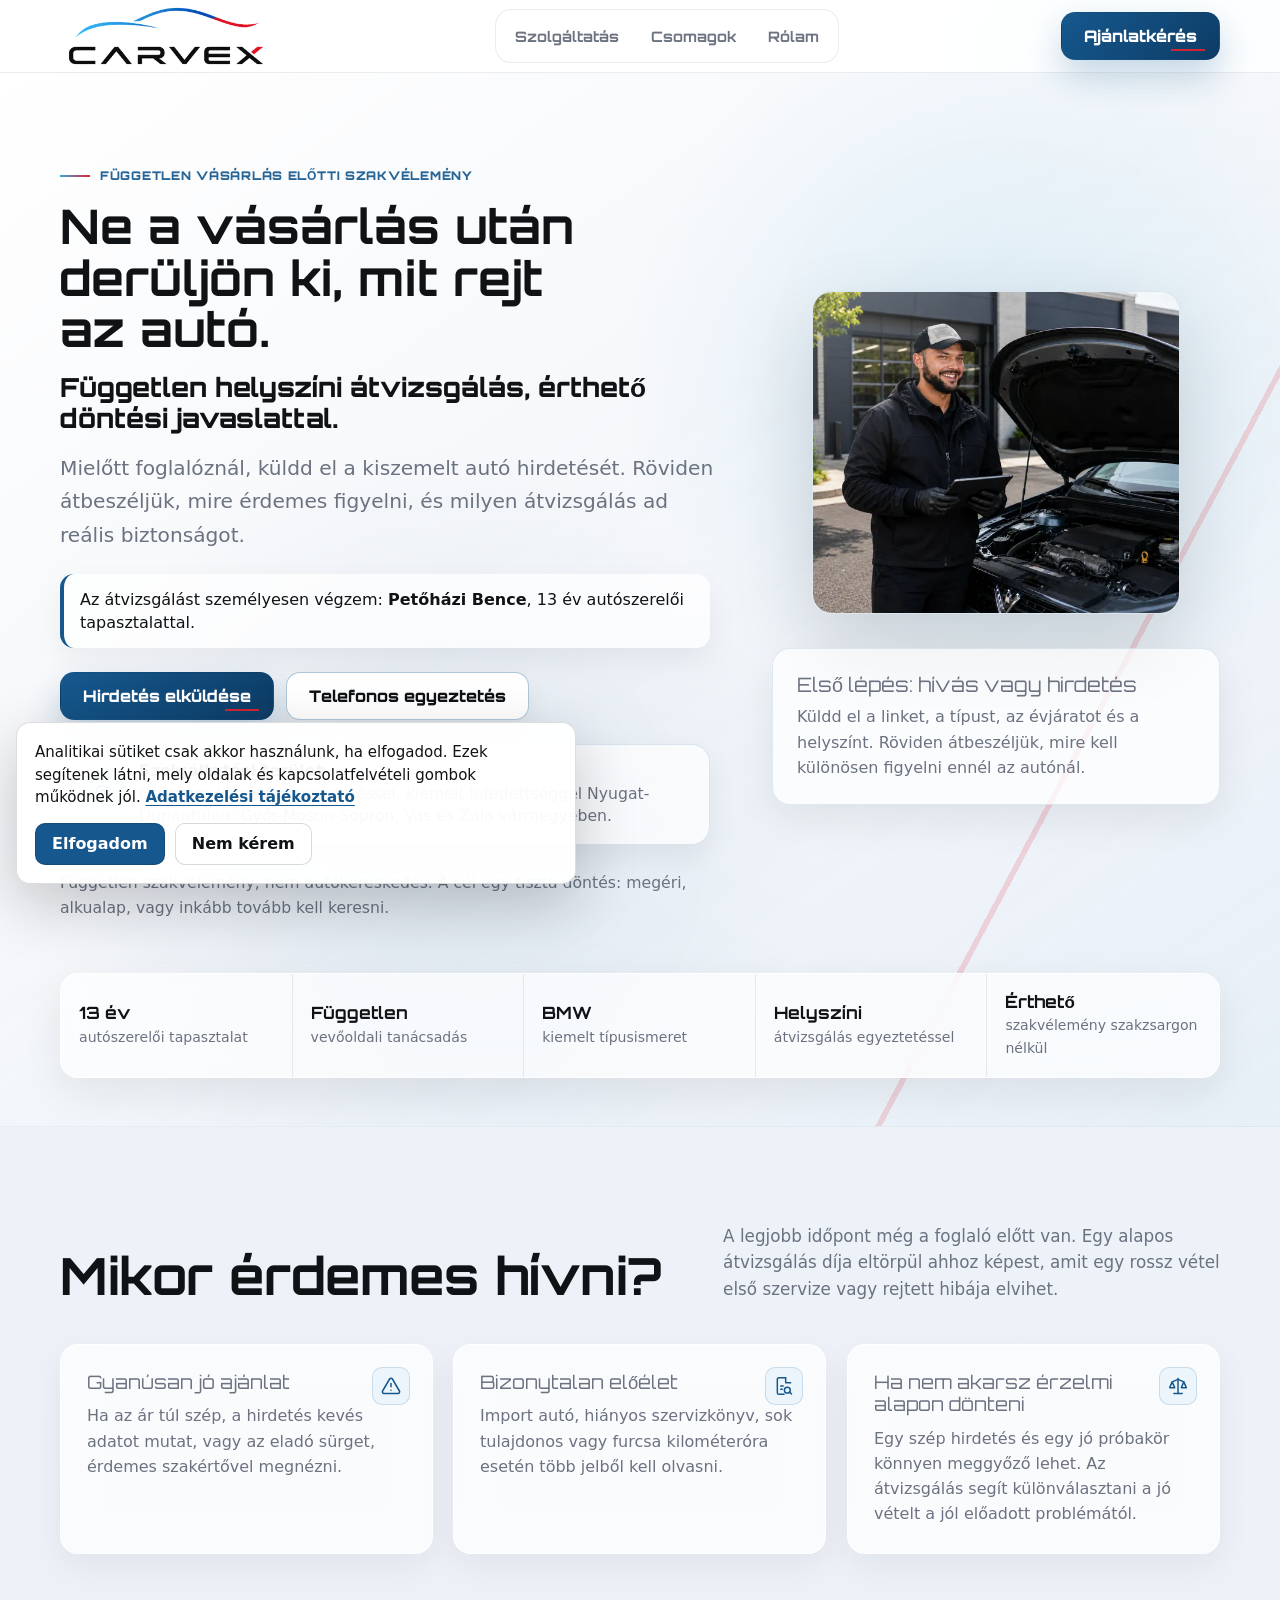
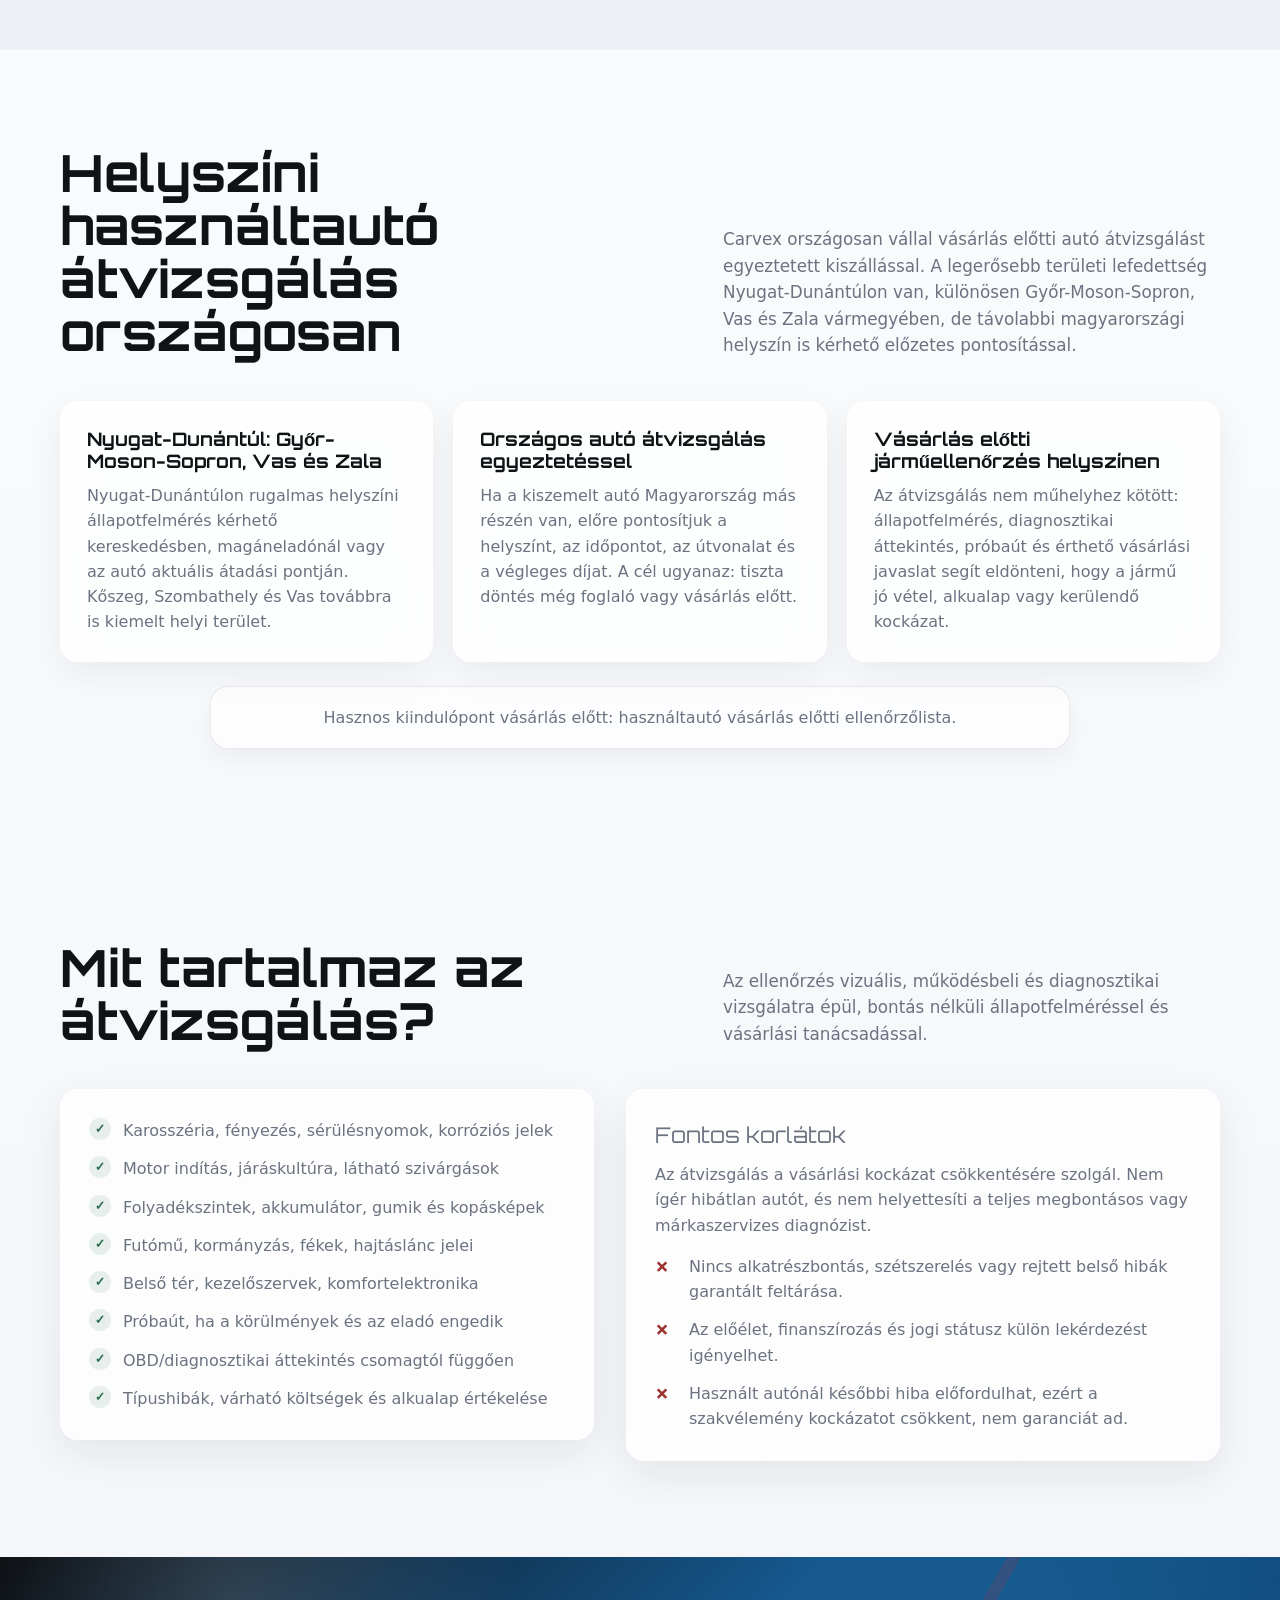
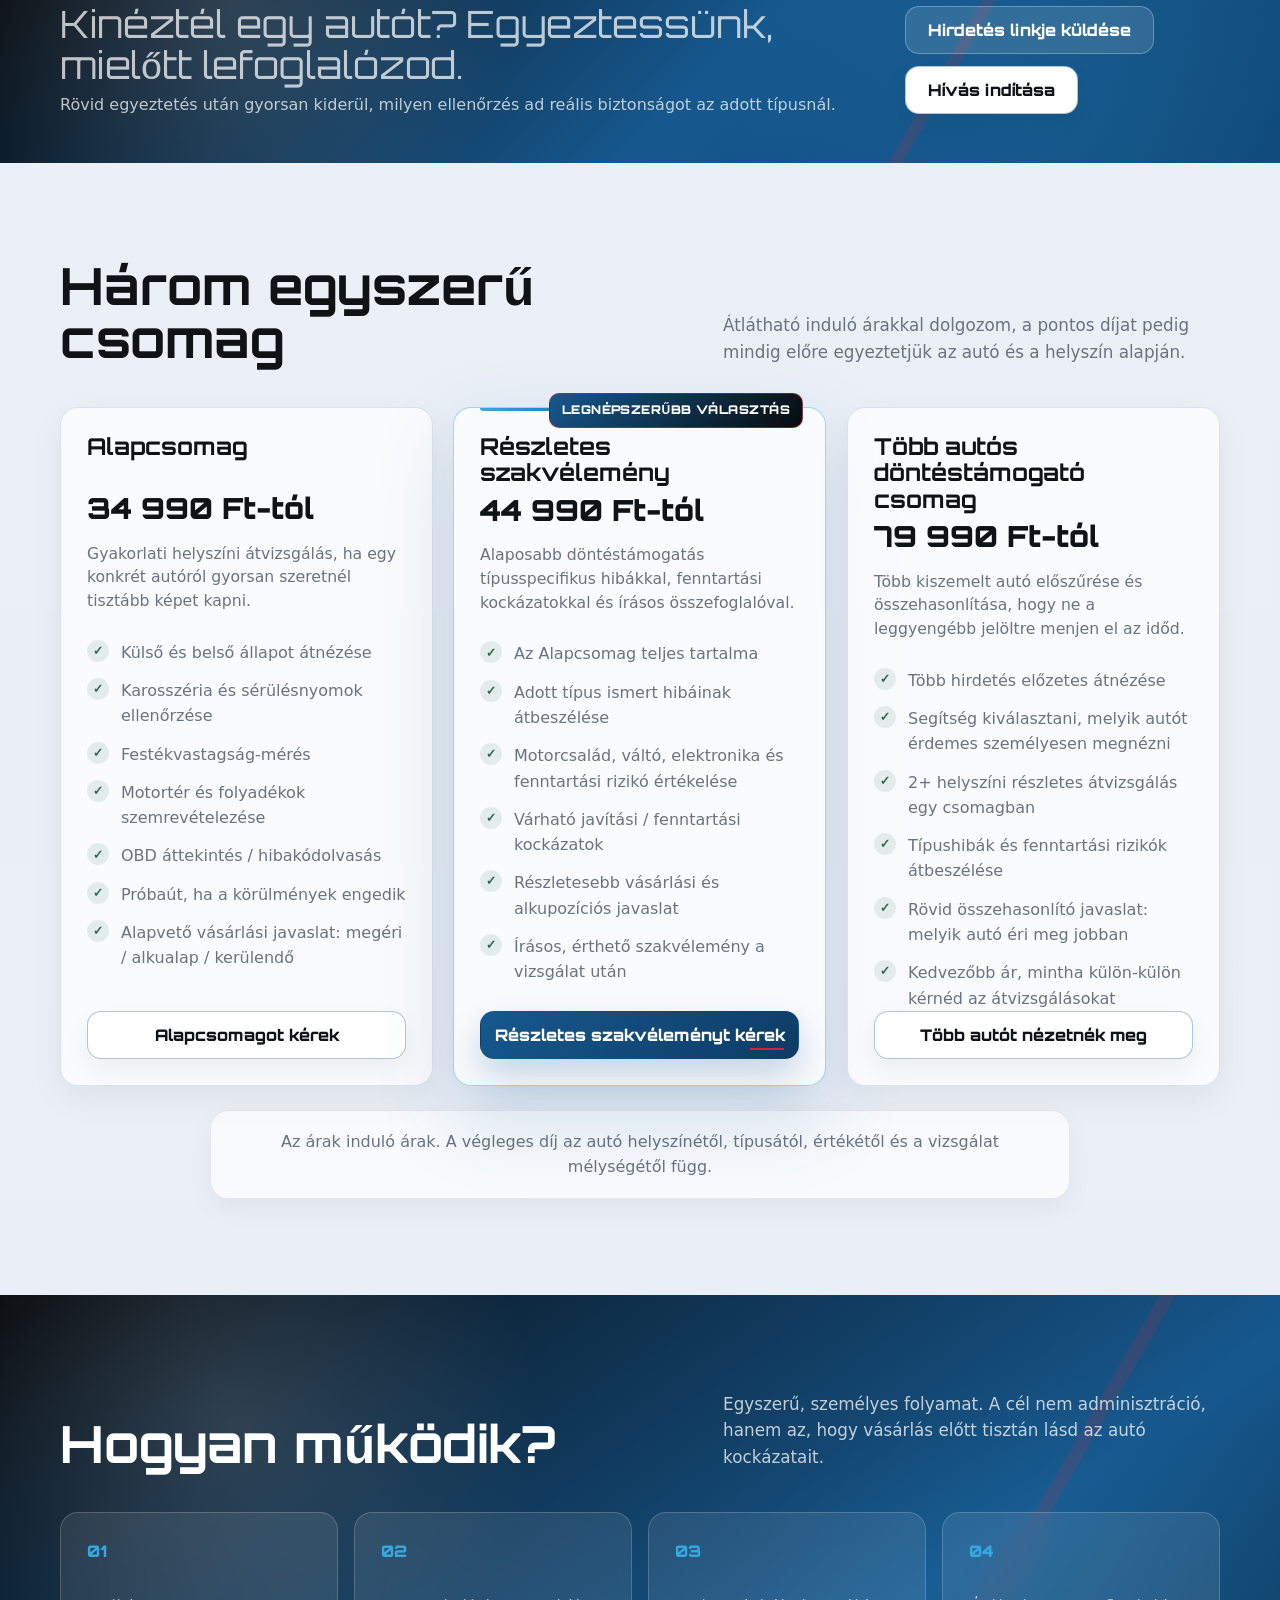
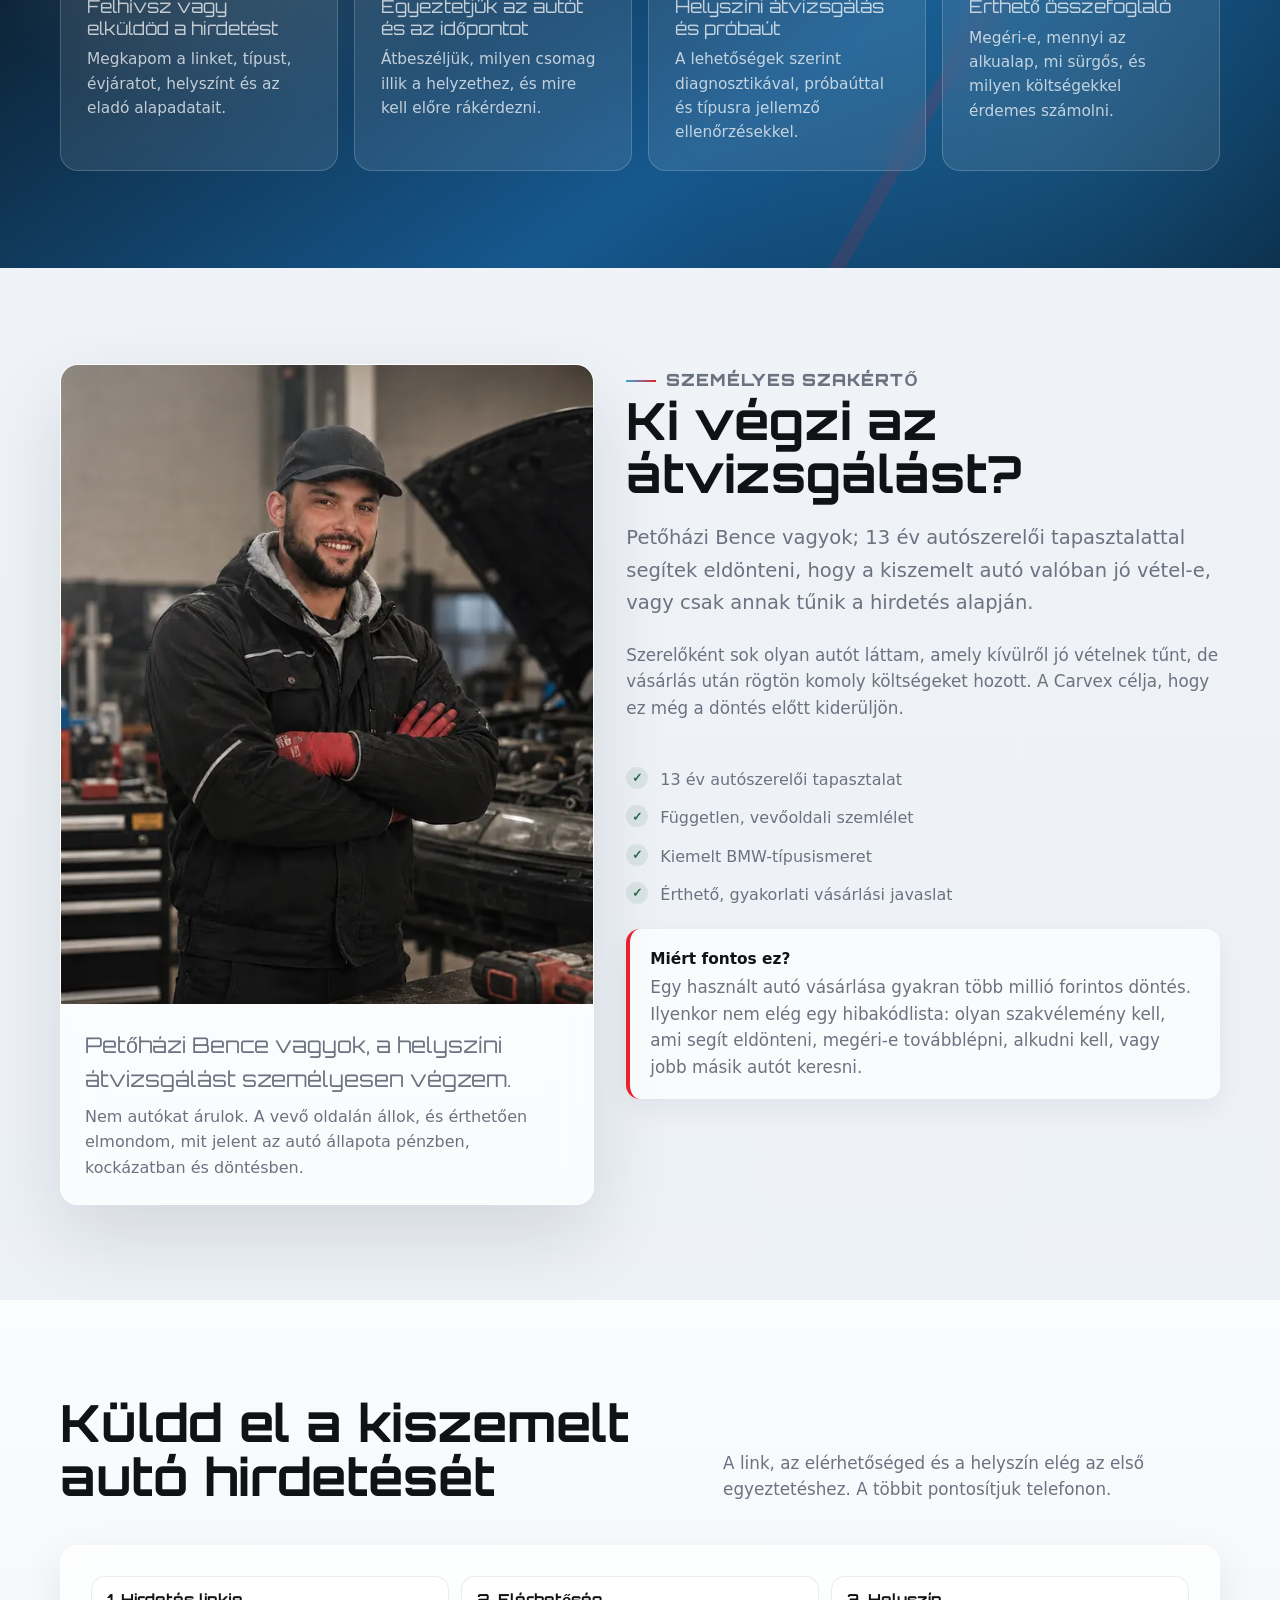
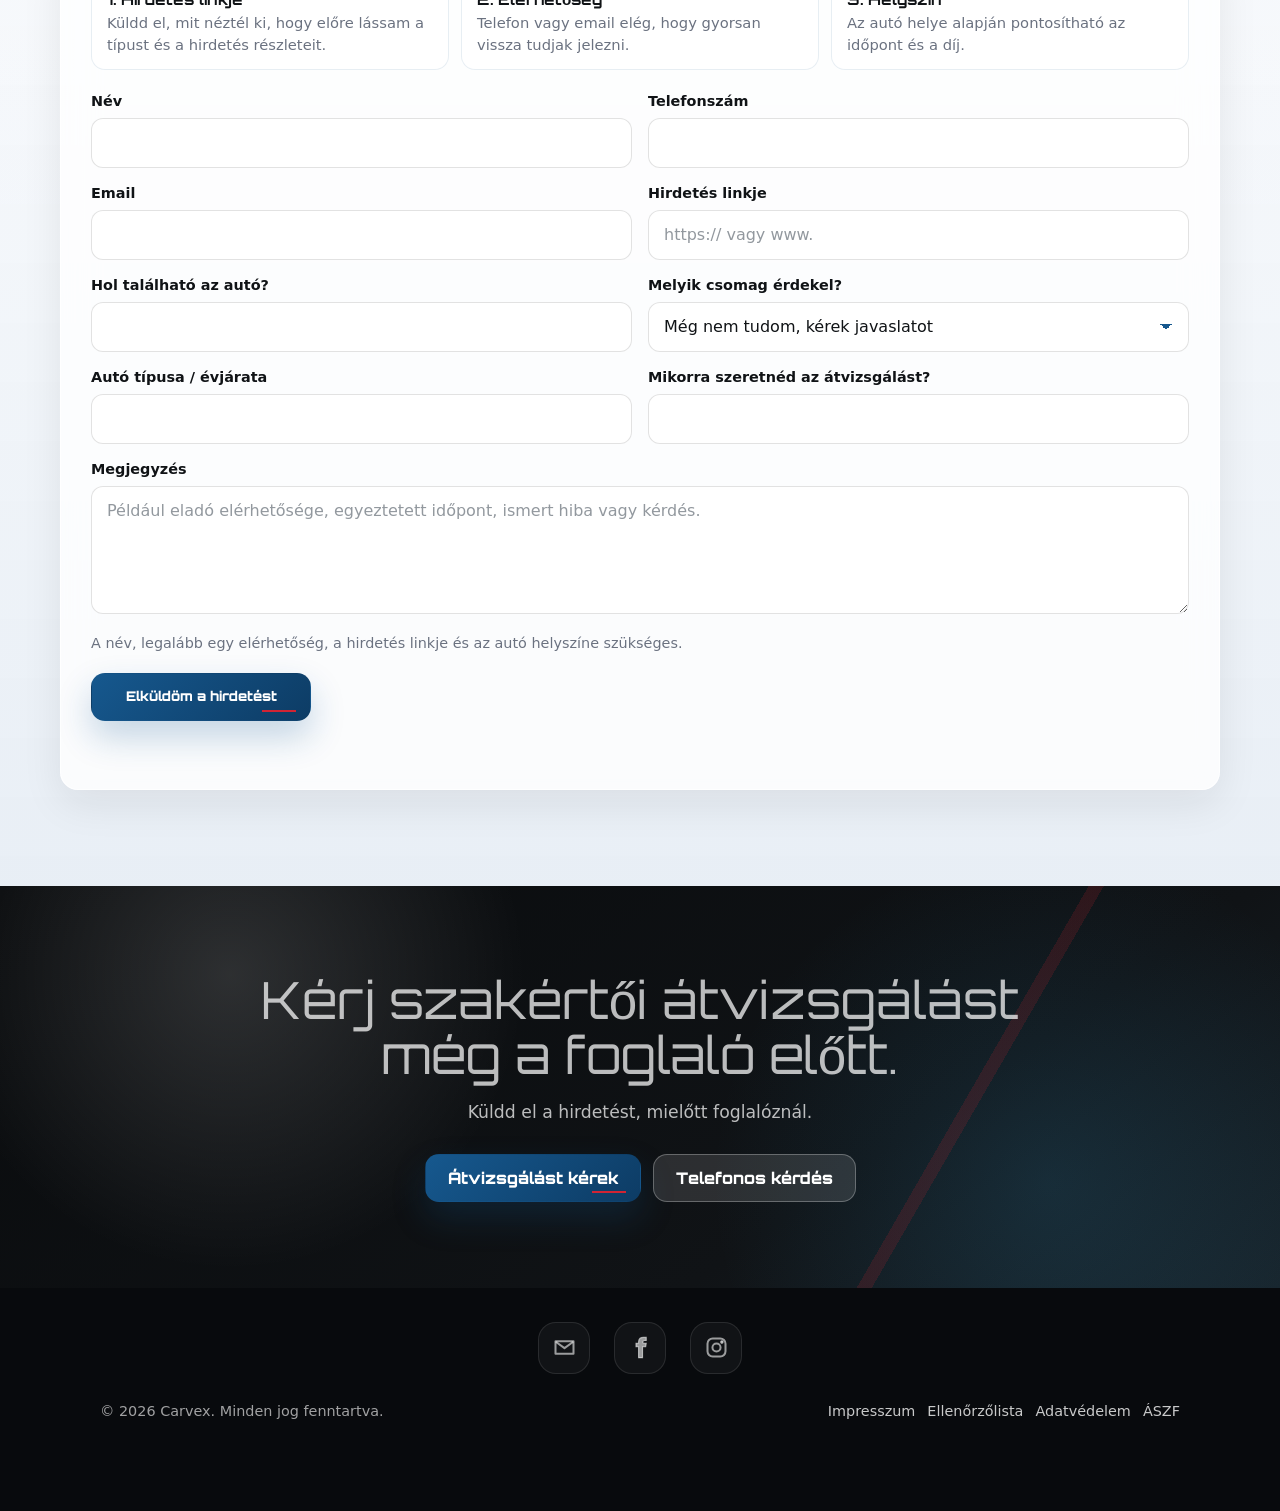
==== index.html @ c89f79b3 "Add backlink tracking and buyer checklist" ====
<!DOCTYPE html>
<html lang="hu">
<head>
  <meta charset="UTF-8">
  <meta name="viewport" content="width=device-width, initial-scale=1.0">
  <title>Használtautó átvizsgálás országosan | Carvex</title>
  <meta name="description" content="Független helyszíni használtautó átvizsgálás országosan, kiemelten Nyugat-Dunántúlon: Győr-Moson-Sopron, Vas és Zala vármegyében.">
  <meta name="robots" content="index,follow">
  <meta name="author" content="Carvex">
  <link rel="canonical" href="https://carvex.hu/">
  <meta property="og:locale" content="hu_HU">
  <meta property="og:type" content="website">
  <meta property="og:site_name" content="Carvex">
  <meta property="og:title" content="Használtautó átvizsgálás országosan | Carvex">
  <meta property="og:description" content="Független helyszíni használtautó átvizsgálás Magyarországon, erős nyugat-dunántúli lefedettséggel és érthető vásárlási javaslattal.">
  <meta property="og:url" content="https://carvex.hu/">
  <meta property="og:image" content="https://carvex.hu/expert-photo-notext-1200.webp">
  <meta property="og:image:alt" content="Carvex szakértő használtautó motorterét vizsgálja">
  <meta name="twitter:card" content="summary_large_image">
  <meta name="twitter:title" content="Használtautó átvizsgálás országosan | Carvex">
  <meta name="twitter:description" content="Független helyszíni használtautó átvizsgálás országosan, érthető vásárlási javaslattal.">
  <meta name="twitter:image" content="https://carvex.hu/expert-photo-notext-1200.webp">
  <link rel="preconnect" href="https://fonts.googleapis.com">
  <link rel="preconnect" href="https://fonts.gstatic.com" crossorigin>
  <link href="https://fonts.googleapis.com/css2?family=Orbitron:wght@500;600;700;800;900&display=swap" rel="stylesheet">
  <link rel="stylesheet" href="analytics-consent.css">
  <link rel="icon" type="image/png" sizes="96x96" href="/favicon-96x96.png">
  <link rel="shortcut icon" href="/favicon.ico">
  <link rel="icon" type="image/png" sizes="48x48" href="/favicon-48x48.png">
  <link rel="icon" type="image/png" sizes="192x192" href="/favicon-192x192.png">
  <link rel="apple-touch-icon" sizes="180x180" href="/apple-touch-icon.png">
  <script type="application/ld+json">
    {
      "@context": "https://schema.org",
      "@graph": [
        {
          "@type": "AutoRepair",
          "@id": "https://carvex.hu/#business",
          "name": "Carvex",
          "url": "https://carvex.hu/",
          "logo": "https://carvex.hu/carvex-logo-transparent.png",
          "image": "https://carvex.hu/expert-photo-notext-1200.webp",
          "email": "info@carvex.hu",
          "telephone": "+36302422929",
          "areaServed": [
            "Magyarország",
            "Nyugat-Dunántúl",
            "Győr-Moson-Sopron vármegye",
            "Vas vármegye",
            "Zala vármegye",
            "Szombathely",
            "Kőszeg"
          ],
          "sameAs": [
            "https://www.facebook.com/carvex.hu",
            "https://www.instagram.com/carvex.hu/"
          ],
          "description": "Független helyszíni használtautó átvizsgálás és vásárlási tanácsadás 13 év autószerelői tapasztalattal."
        },
        {
          "@type": "Service",
          "@id": "https://carvex.hu/#service",
          "name": "Használtautó átvizsgálás vásárlás előtt",
          "serviceType": "Használtautó állapotfelmérés és vásárlási tanácsadás",
          "provider": {
            "@id": "https://carvex.hu/#business"
          },
          "areaServed": [
            "Magyarország",
            "Nyugat-Dunántúl",
            "Győr-Moson-Sopron vármegye",
            "Vas vármegye",
            "Zala vármegye",
            "Szombathely",
            "Kőszeg"
          ],
          "offers": [
            {
              "@type": "Offer",
              "name": "Alapcsomag",
              "price": "34990",
              "priceCurrency": "HUF",
              "url": "https://carvex.hu/#csomagok"
            },
            {
              "@type": "Offer",
              "name": "Részletes szakvélemény",
              "price": "44990",
              "priceCurrency": "HUF",
              "url": "https://carvex.hu/#csomagok"
            },
            {
              "@type": "Offer",
              "name": "Több autós döntéstámogató csomag",
              "price": "79990",
              "priceCurrency": "HUF",
              "url": "https://carvex.hu/#csomagok"
            }
          ]
        },
        {
          "@type": "FAQPage",
          "@id": "https://carvex.hu/#faq",
          "mainEntity": [
            {
              "@type": "Question",
              "name": "Garanciát ad az átvizsgálás?",
              "acceptedAnswer": {
                "@type": "Answer",
                "text": "Nem. A vizsgálat a látható és ellenőrizhető kockázatokat tárja fel, és segít dönteni. Használt autónál későbbi hiba így is előfordulhat."
              }
            },
            {
              "@type": "Question",
              "name": "Kereskedőnél és magáneladónál is működik?",
              "acceptedAnswer": {
                "@type": "Answer",
                "text": "Igen, ha az eladó engedi az átvizsgálást, a próbaút és a szükséges ellenőrzések feltételei adottak."
              }
            },
            {
              "@type": "Question",
              "name": "BMW-n kívül más márkát is vállalsz?",
              "acceptedAnswer": {
                "@type": "Answer",
                "text": "Igen. A BMW kiemelt erősség, de más típusoknál is a szerelői tapasztalat, diagnosztika és típushiba-kutatás alapján kapsz tanácsot."
              }
            }
          ]
        }
      ]
    }
  </script>
  <style>
    :root {
      --brand-black: #080A0D;
      --brand-charcoal: #101316;
      --brand-light-blue: #35A8E0;
      --brand-blue: #16588E;
      --brand-red: #E7222E;
      --brand-white: #FFFFFF;
      --brand-surface: #F5F7FA;
      --brand-muted: #6B7280;
      --font-display: "Orbitron", "Michroma", "Audiowide", "Exo 2", sans-serif;
      --font-body: Inter, ui-sans-serif, system-ui, -apple-system, BlinkMacSystemFont, "Segoe UI", sans-serif;
      --ink: var(--brand-charcoal);
      --muted: var(--brand-muted);
      --paper: var(--brand-surface);
      --white: var(--brand-white);
      --soft: #e9eef4;
      --soft-2: #dde6ef;
      --line: rgba(16, 19, 22, 0.1);
      --steel: #65737d;
      --success: #266a4b;
      --radius: 18px;
      --shadow: 0 28px 70px rgba(20, 25, 30, 0.12);
      --soft-shadow: 0 14px 40px rgba(20, 25, 30, 0.08);
      --glass: rgba(255, 255, 255, 0.72);
      --page-gutter: clamp(16px, 4.2vw, 40px);
    }

    * {
      box-sizing: border-box;
    }

    [hidden] {
      display: none !important;
    }

    html {
      scroll-behavior: smooth;
      overflow-x: hidden;
      overflow-x: clip;
    }

    body {
      margin: 0;
      font-family: var(--font-body);
      color: var(--ink);
      background:
        linear-gradient(180deg, #ffffff 0%, var(--paper) 38%, #e8eef5 100%);
      line-height: 1.58;
      overflow-x: hidden;
      overflow-x: clip;
      text-rendering: optimizeLegibility;
      -webkit-font-smoothing: antialiased;
    }

    a {
      color: inherit;
      text-decoration: none;
    }

    a:focus-visible,
    button:focus-visible,
    input:focus-visible,
    select:focus-visible,
    textarea:focus-visible {
      outline: 3px solid rgba(53, 168, 224, 0.72);
      outline-offset: 3px;
    }

    img {
      display: block;
      width: 100%;
      height: auto;
    }

    picture {
      display: block;
      width: 100%;
    }

    .brand-logo picture {
      display: inline-block;
      width: auto;
    }

    .topbar {
      position: relative;
      z-index: 50;
      border-bottom: 1px solid rgba(16, 19, 22, 0.08);
      background: rgba(255, 255, 255, 0.82);
      backdrop-filter: saturate(170%) blur(24px);
    }

    .nav {
      width: min(1160px, calc(100% - (var(--page-gutter) * 2)));
      min-height: 72px;
      margin: 0 auto;
      display: flex;
      align-items: center;
      justify-content: space-between;
      gap: 24px;
      position: relative;
    }

    .brand {
      display: inline-flex;
      align-items: center;
      min-width: 0;
      flex: 0 0 auto;
    }

    .brand-logo {
      display: inline-flex;
      align-items: center;
      color: var(--ink);
      line-height: 1;
    }

    .brand-logo img {
      display: block;
      width: clamp(132px, 42vw, 212px);
      height: auto;
      max-height: 64px;
      object-fit: contain;
    }

    .navlinks {
      display: flex;
      align-items: center;
      gap: 6px;
      color: var(--muted);
      font-size: 0.9rem;
      font-family: var(--font-display);
      font-weight: 700;
      padding: 6px;
      border: 1px solid rgba(16, 19, 22, 0.08);
      border-radius: 16px;
      background: rgba(255, 255, 255, 0.72);
    }

    .navlinks a {
      padding: 9px 13px;
      border-radius: 12px;
      transition: background 160ms ease, color 160ms ease;
    }

    .navlinks a:hover {
      color: var(--ink);
      background: rgba(53, 168, 224, 0.1);
    }

    .button,
    .nav-cta,
    .mobile-menu-toggle {
      display: inline-flex;
      align-items: center;
      justify-content: center;
      min-height: 48px;
      padding: 0 22px;
      border-radius: 14px;
      border: 1px solid transparent;
      font-family: var(--font-display);
      font-weight: 850;
      line-height: 1;
      text-align: center;
      white-space: nowrap;
      transition: transform 180ms ease, background 180ms ease, border-color 180ms ease, box-shadow 180ms ease;
    }

    .button:hover,
    .nav-cta:hover,
    .mobile-menu-toggle:hover {
      transform: translateY(-1px);
    }

    .button.primary,
    .nav-cta {
      position: relative;
      isolation: isolate;
      overflow: hidden;
      background: linear-gradient(135deg, var(--brand-blue) 0%, #0d3c65 100%);
      color: var(--white);
      box-shadow: 0 16px 34px rgba(22, 88, 142, 0.24);
    }

    .button.primary::after,
    .nav-cta::after {
      content: "";
      position: absolute;
      inset: auto 14px 8px auto;
      width: 34px;
      height: 2px;
      background: var(--brand-red);
      opacity: 0.9;
      transition: width 180ms ease, background 180ms ease;
    }

    .button.primary:hover,
    .nav-cta:hover {
      background: linear-gradient(135deg, #0f4776 0%, var(--brand-black) 100%);
    }

    .button.primary:hover::after,
    .nav-cta:hover::after {
      width: 48px;
      background: var(--brand-light-blue);
    }

    .mobile-nav-actions {
      display: none;
      align-items: center;
      gap: 8px;
      flex: 0 0 auto;
    }

    .mobile-cta {
      display: none;
    }

    .mobile-cta-short {
      display: none;
    }

    .mobile-menu-toggle {
      width: 48px;
      padding: 0;
      border-color: rgba(16, 19, 22, 0.12);
      background: rgba(255, 255, 255, 0.66);
      color: var(--ink);
      cursor: pointer;
      box-shadow: 0 10px 26px rgba(16, 19, 22, 0.06);
    }

    .mobile-menu-toggle svg {
      width: 22px;
      height: 22px;
      stroke: currentColor;
      stroke-width: 2;
      fill: none;
      stroke-linecap: round;
    }

    .mobile-menu-toggle .icon-close {
      display: none;
    }

    .topbar.menu-open .mobile-menu-toggle .icon-menu {
      display: none;
    }

    .topbar.menu-open .mobile-menu-toggle .icon-close {
      display: block;
    }

    .mobile-menu {
      position: absolute;
      top: calc(100% + 10px);
      left: 0;
      right: 0;
      display: grid;
      gap: 8px;
      padding: 12px;
      border: 1px solid rgba(255, 255, 255, 0.82);
      border-radius: 18px;
      background: rgba(255, 255, 255, 0.985);
      box-shadow: 0 22px 58px rgba(20, 25, 30, 0.16);
      backdrop-filter: saturate(170%) blur(24px);
      opacity: 0;
      pointer-events: none;
      transform: translateY(-8px);
      transition: opacity 180ms ease, transform 180ms ease;
    }

    .mobile-menu[hidden] {
      display: none;
    }

    .mobile-menu a {
      min-height: 46px;
      display: flex;
      align-items: center;
      justify-content: space-between;
      padding: 0 14px;
      border-radius: 14px;
      color: var(--muted);
      font-family: var(--font-display);
      font-weight: 820;
    }

    .mobile-menu a:hover {
      color: var(--ink);
      background: rgba(255, 255, 255, 0.74);
    }

    .mobile-menu .mobile-menu-cta {
      justify-content: center;
      margin-top: 4px;
      background: var(--brand-blue);
      color: var(--white);
      box-shadow: 0 14px 28px rgba(22, 88, 142, 0.2);
    }

    .topbar.menu-open .mobile-menu {
      opacity: 1;
      pointer-events: auto;
      transform: translateY(0);
    }

    .button.secondary {
      background: var(--white);
      border-color: rgba(22, 88, 142, 0.34);
      color: var(--ink);
      box-shadow: 0 10px 26px rgba(16, 19, 22, 0.06);
    }

    .button.light {
      background: rgba(255, 255, 255, 0.12);
      border-color: rgba(255, 255, 255, 0.28);
      color: var(--white);
    }

    .phone-cta {
      position: relative;
      isolation: isolate;
      overflow: hidden;
    }

    .phone-cta::before {
      content: "";
      position: absolute;
      inset: -40% auto -40% -55%;
      z-index: 0;
      width: 44%;
      transform: skewX(-18deg);
      background: linear-gradient(90deg, transparent, rgba(53, 168, 224, 0.28), transparent);
      transition: left 520ms ease;
    }

    .phone-cta.is-revealed::before {
      left: 112%;
    }

    .phone-cta.is-revealed {
      border-color: rgba(53, 168, 224, 0.48);
      box-shadow: 0 16px 38px rgba(53, 168, 224, 0.18), 0 10px 26px rgba(16, 19, 22, 0.06);
    }

    .hero {
      padding: 86px 0 48px;
      background:
        linear-gradient(145deg, rgba(255, 255, 255, 0.96) 0%, rgba(245, 247, 250, 0.96) 42%, rgba(228, 237, 246, 0.88) 100%);
      border-bottom: 1px solid rgba(22, 88, 142, 0.1);
    }

    .hero-inner,
    .container,
    .cta-row,
    .footer-row {
      width: min(1160px, calc(100% - (var(--page-gutter) * 2)));
      margin: 0 auto;
    }

    .hero-inner {
      display: grid;
      grid-template-columns: minmax(0, 1.08fr) minmax(360px, 0.74fr);
      gap: 58px;
      align-items: center;
    }

    .eyebrow {
      display: inline-flex;
      align-items: center;
      gap: 10px;
      margin: 0 0 16px;
      color: rgba(22, 88, 142, 0.92);
      font-size: 0.75rem;
      font-family: var(--font-display);
      font-weight: 880;
      text-transform: uppercase;
      letter-spacing: 0.06em;
    }

    .eyebrow::before {
      content: "";
      width: 30px;
      height: 2px;
      background: linear-gradient(90deg, var(--brand-light-blue), var(--brand-red));
    }

    h1,
    h2,
    h3,
    .card-title,
    .panel-title,
    .quick-title,
    .cta-title,
    .section-title,
    .step-title,
    .expert-card-title,
    p {
      margin-top: 0;
    }

    h1 {
      max-width: 720px;
      margin-bottom: 24px;
      font-size: clamp(2.45rem, 3.72vw, 3.55rem);
      line-height: 1.08;
      letter-spacing: 0;
      text-wrap: pretty;
      overflow-wrap: normal;
      word-break: normal;
      hyphens: none;
    }

    h1,
    h2,
    h3,
    .card-title,
    .panel-title,
    .quick-title,
    .cta-title,
    .section-title,
    .step-title,
    .expert-card-title,
    .trust-item strong,
    .price,
    .badge {
      font-family: var(--font-display);
    }

    .lead {
      max-width: 700px;
      margin-bottom: 32px;
      color: var(--muted);
      font-size: clamp(1.1rem, 2vw, 1.26rem);
      line-height: 1.66;
    }

    .hero-subhead {
      max-width: 670px;
      margin: -8px 0 18px;
      color: var(--ink);
      font-family: var(--font-display);
      font-size: clamp(1.25rem, 2.05vw, 1.72rem);
      font-weight: 820;
      line-height: 1.18;
      text-wrap: pretty;
    }

    .hero-actions,
    .cta-actions {
      display: flex;
      flex-wrap: wrap;
      gap: 12px;
    }

    .hero-identity {
      max-width: 650px;
      margin: -10px 0 24px;
      padding: 14px 16px;
      border-left: 4px solid var(--brand-blue);
      border-radius: 14px;
      background: rgba(255, 255, 255, 0.74);
      color: var(--ink);
      font-size: 1rem;
      line-height: 1.45;
      box-shadow: 0 12px 30px rgba(20, 25, 30, 0.06);
    }

    .hero-identity strong {
      font-family: var(--font-body);
      font-weight: 850;
    }

    .service-area-block {
      max-width: 650px;
      display: grid;
      grid-template-columns: 46px 1fr;
      gap: 14px;
      align-items: center;
      margin: 24px 0 0;
      padding: 16px 18px;
      border: 1px solid rgba(22, 88, 142, 0.14);
      border-radius: 18px;
      background: rgba(255, 255, 255, 0.68);
      box-shadow: 0 12px 30px rgba(20, 25, 30, 0.06);
    }

    .service-area-icon {
      width: 46px;
      height: 46px;
      display: grid;
      place-items: center;
      border-radius: 14px;
      background: rgba(53, 168, 224, 0.14);
      color: var(--brand-blue);
    }

    .service-area-icon svg {
      width: 23px;
      height: 23px;
      stroke: currentColor;
      stroke-width: 1.9;
      fill: none;
      stroke-linecap: round;
      stroke-linejoin: round;
    }

    .service-area-block strong {
      display: block;
      margin-bottom: 2px;
      font-size: 1rem;
      line-height: 1.2;
    }

    .service-area-block p {
      margin: 0;
      color: var(--muted);
      font-size: 0.98rem;
      line-height: 1.45;
    }

    .hero-note {
      max-width: 650px;
      margin: 26px 0 0;
      color: var(--muted);
      font-size: 0.98rem;
    }

    .hero-visual {
      display: grid;
      gap: 18px;
    }

    .photo-card {
      overflow: hidden;
      border: 1px solid rgba(22, 88, 142, 0.12);
      border-radius: 20px;
      background: rgba(255, 255, 255, 0.62);
      box-shadow: 0 32px 80px rgba(20, 25, 30, 0.16);
    }

    .photo-card img {
      aspect-ratio: 1.14 / 1;
      object-fit: cover;
      transform: scale(1.01);
    }

    .quick-card {
      padding: 24px;
      border: 1px solid rgba(22, 88, 142, 0.12);
      border-radius: 18px;
      background: var(--glass);
      box-shadow: var(--soft-shadow);
      backdrop-filter: blur(18px);
    }

    .quick-card .quick-title {
      margin-bottom: 8px;
      font-size: 1.24rem;
      line-height: 1.18;
    }

    .quick-card p {
      margin-bottom: 0;
      color: var(--muted);
    }

    .trust-strip {
      width: min(1160px, calc(100% - (var(--page-gutter) * 2)));
      margin: 52px auto 0;
      display: grid;
      grid-template-columns: repeat(5, minmax(0, 1fr));
      overflow: hidden;
      border: 1px solid rgba(255, 255, 255, 0.82);
      border-radius: 18px;
      background: rgba(255, 255, 255, 0.68);
      box-shadow: var(--soft-shadow);
      backdrop-filter: blur(18px);
    }

    .trust-item {
      min-height: 82px;
      display: grid;
      align-content: center;
      gap: 3px;
      padding: 18px;
      border-right: 1px solid rgba(16, 19, 22, 0.08);
    }

    .trust-item:last-child {
      border-right: 0;
    }

    .trust-item strong {
      font-size: 1.06rem;
      line-height: 1.15;
    }

    .trust-item span {
      color: var(--muted);
      font-size: 0.88rem;
    }

    section {
      padding: 96px 0;
      scroll-margin-top: 92px;
    }

    .band {
      background: rgba(232, 238, 245, 0.72);
    }

    .dark-band {
      background:
        linear-gradient(145deg, var(--brand-black) 0%, var(--brand-blue) 64%, #0b2d49 100%);
      color: var(--white);
    }

    .section-head {
      display: grid;
      grid-template-columns: minmax(0, 0.9fr) minmax(300px, 0.72fr);
      gap: 42px;
      align-items: end;
      margin-bottom: 42px;
    }

    .section-head h2,
    .content h2,
    .content .section-title {
      margin-bottom: 0;
      font-size: clamp(2.05rem, 4vw, 3.45rem);
      line-height: 1.04;
      letter-spacing: 0;
    }

    .section-head p,
    .content p {
      margin-bottom: 0;
      color: var(--muted);
      font-size: 1.05rem;
    }

    .dark-band .section-head p,
    .dark-band .eyebrow {
      color: rgba(255, 255, 255, 0.74);
    }

    .call-grid,
    .coverage-grid,
    .tiers,
    .faq-grid {
      display: grid;
      grid-template-columns: repeat(3, minmax(0, 1fr));
      gap: 20px;
    }

    .call-card,
    .coverage-card,
    .tier,
    .faq,
    .report-card,
    .expert-card {
      border: 1px solid rgba(255, 255, 255, 0.78);
      border-radius: var(--radius);
      background: rgba(255, 255, 255, 0.72);
      box-shadow: 0 12px 34px rgba(20, 25, 30, 0.06);
      backdrop-filter: blur(18px);
    }

    .call-card,
    .coverage-card,
    .faq {
      padding: 26px;
    }

    .call-card {
      position: relative;
      overflow: hidden;
    }

    .icon {
      width: 38px;
      height: 38px;
      display: grid;
      place-items: center;
      position: absolute;
      top: 22px;
      right: 22px;
      border: 1px solid rgba(22, 88, 142, 0.16);
      border-radius: 10px;
      background: rgba(53, 168, 224, 0.08);
      color: var(--brand-blue);
    }

    .icon svg {
      width: 20px;
      height: 20px;
      stroke: currentColor;
      stroke-width: 1.8;
      fill: none;
      stroke-linecap: round;
      stroke-linejoin: round;
    }

    .call-card .card-title {
      margin-bottom: 10px;
      padding-right: 54px;
      font-size: 1.16rem;
      line-height: 1.2;
    }

    .faq .card-title {
      margin-bottom: 8px;
      font-size: 1.16rem;
      line-height: 1.2;
    }

    .coverage-card h3 {
      margin-bottom: 10px;
      font-size: 1.16rem;
      line-height: 1.22;
    }

    .call-card p,
    .coverage-card p,
    .faq p {
      margin-bottom: 0;
      color: var(--muted);
    }

    .service-layout,
    .report-layout,
    .expert-layout,
    .bmw-layout {
      display: grid;
      grid-template-columns: minmax(0, 0.9fr) minmax(360px, 1fr);
      gap: 32px;
      align-items: start;
    }

    .check-panel,
    .note-panel {
      padding: 28px;
      border: 1px solid rgba(255, 255, 255, 0.78);
      border-radius: var(--radius);
      background: rgba(255, 255, 255, 0.74);
      box-shadow: var(--soft-shadow);
      backdrop-filter: blur(18px);
    }

    .check-list,
    .not-list,
    .tier ul,
    .report-list,
    .expert-list,
    .bmw-list {
      display: grid;
      gap: 13px;
      margin: 0;
      padding: 0;
      list-style: none;
    }

    .check-list li,
    .not-list li,
    .tier li,
    .report-list li,
    .expert-list li,
    .bmw-list li {
      display: grid;
      grid-template-columns: 24px 1fr;
      gap: 10px;
      align-items: start;
      color: var(--muted);
    }

    .tick {
      width: 22px;
      height: 22px;
      display: inline-grid;
      place-items: center;
      border-radius: 50%;
      background: rgba(38, 106, 75, 0.1);
      color: var(--success);
      font-size: 0.78rem;
      font-weight: 950;
    }

    .cross {
      color: #9b342f;
      font-weight: 950;
    }

    .note-panel .panel-title {
      margin-bottom: 10px;
      font-size: 1.35rem;
    }

    .note-panel p {
      color: var(--muted);
    }

    .cta-band {
      padding: 46px 0;
      background:
        linear-gradient(135deg, var(--brand-black) 0%, var(--brand-blue) 56%, #0f4776 100%);
      color: var(--white);
    }

    .cta-row {
      display: flex;
      align-items: center;
      justify-content: space-between;
      gap: 28px;
    }

    .cta-row .cta-title {
      margin-bottom: 6px;
      font-size: clamp(1.6rem, 3vw, 2.35rem);
      line-height: 1.1;
    }

    .cta-row p {
      margin-bottom: 0;
      color: rgba(255, 255, 255, 0.72);
    }

    .tier {
      display: flex;
      flex-direction: column;
      padding: 26px;
      position: relative;
      border-color: rgba(22, 88, 142, 0.14);
    }

    .tier.featured {
      border-color: rgba(53, 168, 224, 0.46);
      box-shadow: 0 30px 80px rgba(22, 88, 142, 0.18);
      transform: translateY(-6px);
    }

    .tier.featured::before {
      content: "";
      position: absolute;
      top: 0;
      left: 26px;
      right: 26px;
      height: 3px;
      border-radius: 0 0 999px 999px;
      background: linear-gradient(90deg, var(--brand-light-blue), var(--brand-blue), var(--brand-red));
    }

    .badge {
      position: absolute;
      top: -15px;
      right: 22px;
      z-index: 2;
      padding: 7px 12px;
      border-radius: 10px;
      background: linear-gradient(135deg, var(--brand-blue), var(--brand-black));
      color: var(--brand-white);
      font-size: 0.75rem;
      font-weight: 880;
      text-transform: uppercase;
      letter-spacing: 0.04em;
      border: 1px solid rgba(231, 34, 46, 0.52);
      white-space: nowrap;
    }

    .tier-head {
      margin-bottom: 8px;
    }

    .tier h3 {
      margin-bottom: 8px;
      font-size: 1.45rem;
      line-height: 1.14;
      min-height: 3.2rem;
    }

    .price {
      margin: 0 0 18px;
      font-size: 1.82rem;
      font-weight: 920;
      line-height: 1.05;
    }

    .price span {
      display: block;
      margin-top: 4px;
      color: var(--muted);
      font-size: 0.92rem;
      font-weight: 720;
    }

    .tier-summary {
      margin: 0 0 18px;
      color: var(--muted);
      font-size: 0.98rem;
      line-height: 1.5;
      min-height: 4.5rem;
    }

    .pricing-note {
      max-width: 860px;
      margin: 24px auto 0;
      padding: 18px 22px;
      border: 1px solid rgba(16, 19, 22, 0.08);
      border-radius: 18px;
      background: rgba(255, 255, 255, 0.64);
      color: var(--muted);
      text-align: center;
      box-shadow: 0 10px 26px rgba(16, 19, 22, 0.05);
    }

    .tier .button {
      width: 100%;
      margin-top: auto;
    }

    .lead-form-section {
      scroll-margin-top: 92px;
      background:
        linear-gradient(180deg, rgba(255, 255, 255, 0.78) 0%, rgba(232, 238, 245, 0.86) 100%);
    }

    .lead-form-card {
      padding: 30px;
      border: 1px solid rgba(255, 255, 255, 0.78);
      border-radius: var(--radius);
      background: rgba(255, 255, 255, 0.78);
      box-shadow: var(--soft-shadow);
      backdrop-filter: blur(18px);
    }

    .form-priority {
      display: grid;
      grid-template-columns: repeat(3, minmax(0, 1fr));
      gap: 12px;
      margin-bottom: 22px;
    }

    .form-priority-item {
      padding: 14px 15px;
      border: 1px solid rgba(22, 88, 142, 0.1);
      border-radius: 14px;
      background: rgba(255, 255, 255, 0.74);
      color: var(--muted);
      font-size: 0.92rem;
      line-height: 1.45;
    }

    .form-priority-item strong {
      display: block;
      margin-bottom: 3px;
      color: var(--ink);
      font-family: var(--font-display);
      font-size: 0.95rem;
      line-height: 1.2;
    }

    .lead-form {
      display: grid;
      gap: 18px;
    }

    .lead-form-grid {
      display: grid;
      grid-template-columns: repeat(2, minmax(0, 1fr));
      gap: 16px;
    }

    .form-field {
      display: grid;
      gap: 8px;
    }

    .form-field.full {
      grid-column: 1 / -1;
    }

    .form-field label {
      color: var(--ink);
      font-size: 0.9rem;
      font-weight: 820;
      line-height: 1.25;
    }

    .form-field input,
    .form-field select,
    .form-field textarea {
      width: 100%;
      min-height: 50px;
      padding: 13px 15px;
      border: 1px solid rgba(16, 19, 22, 0.12);
      border-radius: 12px;
      background: rgba(255, 255, 255, 0.9);
      color: var(--ink);
      font-family: var(--font-body);
      font-size: 1rem;
      line-height: 1.35;
      outline: none;
      transition: border-color 180ms ease, box-shadow 180ms ease, background 180ms ease;
    }

    .form-field select {
      appearance: none;
      padding-right: 44px;
      background-image:
        linear-gradient(45deg, transparent 50%, var(--brand-blue) 50%),
        linear-gradient(135deg, var(--brand-blue) 50%, transparent 50%);
      background-position:
        calc(100% - 22px) 21px,
        calc(100% - 16px) 21px;
      background-size: 6px 6px, 6px 6px;
      background-repeat: no-repeat;
    }

    .form-field textarea {
      min-height: 128px;
      resize: vertical;
    }

    .form-field input:focus,
    .form-field select:focus,
    .form-field textarea:focus {
      border-color: rgba(22, 88, 142, 0.58);
      background: var(--white);
      box-shadow: 0 0 0 4px rgba(53, 168, 224, 0.16);
    }

    .form-field input::placeholder,
    .form-field textarea::placeholder {
      color: rgba(104, 112, 120, 0.72);
    }

    .form-help {
      margin: 0;
      color: var(--muted);
      font-size: 0.9rem;
    }

    .lead-form .button {
      width: fit-content;
      min-width: 220px;
      cursor: pointer;
    }

    .form-status {
      margin: 0;
      min-height: 1.35em;
      font-size: 0.95rem;
      font-weight: 650;
      color: var(--ink);
    }

    .form-status.is-success {
      color: #1d6f42;
    }

    .form-status.is-error {
      color: #9a2b2b;
    }

    .process {
      display: grid;
      grid-template-columns: repeat(4, minmax(0, 1fr));
      gap: 16px;
      counter-reset: steps;
    }

    .step {
      min-height: 210px;
      padding: 26px;
      border: 1px solid rgba(255, 255, 255, 0.18);
      border-radius: var(--radius);
      background: rgba(255, 255, 255, 0.09);
      backdrop-filter: blur(14px);
      counter-increment: steps;
    }

    .step::before {
      content: "0" counter(steps);
      display: block;
      margin-bottom: 32px;
      color: var(--brand-light-blue);
      font-family: var(--font-display);
      font-weight: 920;
    }

    .step .step-title {
      margin-bottom: 8px;
      font-size: 1.12rem;
      line-height: 1.2;
    }

    .step p {
      margin-bottom: 0;
      color: rgba(255, 255, 255, 0.72);
      font-size: 0.96rem;
    }

    .report-card {
      overflow: hidden;
      box-shadow: var(--shadow);
    }

    .report-top {
      display: flex;
      justify-content: space-between;
      gap: 16px;
      padding: 24px;
      border-bottom: 1px solid rgba(16, 19, 22, 0.08);
      background: rgba(255, 255, 255, 0.82);
    }

    .report-top strong {
      display: block;
      font-size: 1.2rem;
      line-height: 1.15;
    }

    .report-top span {
      color: var(--muted);
      font-size: 0.9rem;
    }

    .report-status {
      height: fit-content;
      padding: 7px 10px;
      border-radius: 10px;
      background: rgba(231, 34, 46, 0.1);
      color: #a80f18;
      font-family: var(--font-display);
      font-size: 0.74rem;
      font-weight: 880;
      white-space: nowrap;
    }

    .report-body {
      display: grid;
      gap: 14px;
      padding: 24px;
    }

    .metric-row {
      display: grid;
      grid-template-columns: repeat(3, minmax(0, 1fr));
      gap: 12px;
    }

    .metric {
      padding: 14px;
      border-radius: 16px;
      background: rgba(239, 238, 233, 0.76);
    }

    .metric strong {
      display: block;
      font-size: 1.15rem;
      line-height: 1.1;
    }

    .metric span {
      color: var(--muted);
      font-size: 0.82rem;
    }

    .finding {
      padding: 16px;
      border: 1px solid rgba(16, 19, 22, 0.08);
      border-radius: 16px;
      background: rgba(255, 255, 255, 0.78);
    }

    .finding h3 {
      margin-bottom: 6px;
      font-size: 1rem;
    }

    .finding p {
      margin-bottom: 0;
      color: var(--muted);
      font-size: 0.94rem;
    }

    .expert-card {
      overflow: hidden;
      box-shadow: 0 30px 80px rgba(20, 25, 30, 0.12);
    }

    .expert-card img {
      aspect-ratio: 4 / 4.8;
      object-fit: cover;
      object-position: center 34%;
    }

    .expert-card-body {
      padding: 24px;
    }

    .expert-card-body .expert-card-title {
      margin-bottom: 8px;
      font-size: 1.35rem;
    }

    .expert-card-body p {
      margin-bottom: 0;
      color: var(--muted);
    }

    .expert-proof {
      display: grid;
      gap: 22px;
      align-content: center;
    }

    .expert-proof .lead {
      margin-bottom: 0;
      font-size: clamp(1.08rem, 1.7vw, 1.22rem);
      line-height: 1.66;
    }

    .expert-proof-note {
      padding: 18px 20px;
      border-left: 4px solid var(--brand-red);
      border-radius: 14px;
      background: rgba(255, 255, 255, 0.68);
      color: var(--muted);
      box-shadow: 0 10px 28px rgba(20, 25, 30, 0.06);
    }

    .expert-proof-note strong {
      display: block;
      margin-bottom: 3px;
      color: var(--ink);
      font-size: 0.96rem;
    }

    .bmw-panel {
      padding: 34px;
      border-radius: var(--radius);
      background:
        linear-gradient(145deg, var(--brand-black) 0%, var(--brand-blue) 70%, #0c416c 100%);
      color: var(--white);
      box-shadow: 0 30px 80px rgba(22, 88, 142, 0.18);
    }

    .bmw-panel p,
    .bmw-list li {
      color: rgba(255, 255, 255, 0.74);
    }

    .bmw-panel .section-title {
      font-size: clamp(2rem, 4vw, 3rem);
      line-height: 1.08;
    }

    .bmw-photo {
      overflow: hidden;
      border-radius: var(--radius);
      border: 1px solid rgba(255, 255, 255, 0.78);
      background: rgba(255, 255, 255, 0.72);
      box-shadow: var(--soft-shadow);
    }

    .bmw-photo img {
      aspect-ratio: 4 / 3;
      object-fit: cover;
    }

    .final {
      padding: 86px 0;
      background:
        linear-gradient(145deg, #090b0d 0%, var(--ink) 68%, #172229 100%);
      color: var(--white);
      text-align: center;
    }

    .final .cta-title {
      max-width: 820px;
      margin: 0 auto 16px;
      font-size: clamp(2rem, 4vw, 3.4rem);
      line-height: 1.08;
    }

    .final p {
      max-width: 660px;
      margin: 0 auto 28px;
      color: rgba(255, 255, 255, 0.72);
      font-size: 1.08rem;
    }

    .final .cta-actions {
      justify-content: center;
    }

    footer {
      padding: 34px 0 88px;
      background: var(--brand-black);
      color: rgba(255, 255, 255, 0.62);
      font-size: 0.9rem;
    }

    .footer-inner {
      width: min(1160px, calc(100% - 40px));
      margin: 0 auto;
      display: grid;
      gap: 26px;
    }

    .footer-social {
      display: flex;
      justify-content: center;
      align-items: center;
      gap: 24px;
    }

    .social-link {
      width: 52px;
      height: 52px;
      display: inline-grid;
      place-items: center;
      border: 1px solid rgba(255, 255, 255, 0.1);
      border-radius: 18px;
      background: rgba(255, 255, 255, 0.04);
      color: rgba(255, 255, 255, 0.58);
      transition: transform 180ms ease, color 180ms ease, border-color 180ms ease, background 180ms ease, box-shadow 180ms ease;
    }

    .social-link:hover {
      transform: translateY(-3px);
      border-color: rgba(53, 168, 224, 0.42);
      background: rgba(255, 255, 255, 0.08);
      color: var(--brand-light-blue);
      box-shadow: 0 18px 38px rgba(0, 0, 0, 0.22);
    }

    .social-link svg {
      width: 27px;
      height: 27px;
      display: block;
      fill: currentColor;
      stroke: currentColor;
    }

    .social-link svg [fill="none"] {
      fill: none;
    }

    .footer-row {
      display: flex;
      justify-content: space-between;
      align-items: center;
      gap: 16px;
    }

    .footer-links {
      display: flex;
      flex-wrap: wrap;
      justify-content: flex-end;
      gap: 12px;
    }

    .footer-links a {
      color: rgba(255, 255, 255, 0.78);
    }

    .footer-links a:hover {
      color: var(--white);
    }

    body::before,
    body::after {
      content: "";
      position: fixed;
      z-index: -1;
      pointer-events: none;
      border-radius: 999px;
      filter: blur(10px);
      opacity: 0.84;
    }

    body::before {
      width: 520px;
      height: 520px;
      top: -170px;
      right: -130px;
      background: radial-gradient(circle, rgba(53, 168, 224, 0.16), rgba(53, 168, 224, 0) 66%);
    }

    body::after {
      width: 460px;
      height: 460px;
      left: -160px;
      bottom: 16vh;
      background: radial-gradient(circle, rgba(22, 88, 142, 0.14), rgba(22, 88, 142, 0) 68%);
    }

    .topbar {
      transition: background 220ms ease, box-shadow 220ms ease, border-color 220ms ease;
    }

    .topbar.scrolled {
      border-bottom-color: rgba(16, 19, 22, 0.12);
      background: rgba(255, 255, 255, 0.92);
      box-shadow: 0 12px 38px rgba(20, 25, 30, 0.08);
    }

    @media (min-width: 981px) {
      html {
        scroll-padding-top: 92px;
      }

      .topbar {
        position: sticky;
        top: 0;
      }
    }

    .brand-logo {
      transition: transform 220ms ease;
      transform-origin: center;
    }

    .brand:hover .brand-logo {
      transform: translateY(-1px);
    }

    .navlinks a,
    .button,
    .nav-cta {
      will-change: transform;
    }

    .navlinks a:hover {
      box-shadow: inset 0 0 0 1px rgba(16, 19, 22, 0.04);
    }

    .button:hover,
    .nav-cta:hover {
      transform: translateY(-2px);
    }

    .button.primary:hover,
    .nav-cta:hover {
      box-shadow: 0 20px 42px rgba(22, 88, 142, 0.32);
    }

    .button.secondary:hover {
      border-color: rgba(22, 88, 142, 0.46);
      box-shadow: 0 16px 36px rgba(22, 88, 142, 0.12);
    }

    .button.light:hover {
      background: rgba(255, 255, 255, 0.2);
      border-color: rgba(255, 255, 255, 0.38);
    }

    .hero,
    .cta-band,
    .dark-band,
    .final {
      position: relative;
      overflow: hidden;
    }

    .hero::before,
    .cta-band::before,
    .dark-band::before,
    .final::before {
      content: "";
      position: absolute;
      inset: 0;
      pointer-events: none;
      background:
        radial-gradient(circle at 18% 22%, rgba(255, 255, 255, 0.14), transparent 27%),
        linear-gradient(120deg, transparent 0 72%, rgba(231, 34, 46, 0.14) 72% 73%, transparent 73%),
        radial-gradient(circle at 82% 74%, rgba(53, 168, 224, 0.14), transparent 31%);
    }

    .hero::before {
      background:
        linear-gradient(118deg, transparent 0 78%, rgba(231, 34, 46, 0.16) 78% 78.35%, transparent 78.35%),
        radial-gradient(circle at 78% 28%, rgba(53, 168, 224, 0.13), transparent 30%),
        radial-gradient(circle at 34% 72%, rgba(22, 88, 142, 0.09), transparent 34%);
    }

    .hero-inner,
    .cta-row,
    .final .container {
      position: relative;
      z-index: 1;
    }

    .photo-card,
    .report-card,
    .expert-card,
    .bmw-photo,
    .bmw-panel {
      position: relative;
      transition: transform 260ms ease, box-shadow 260ms ease, border-color 260ms ease, background 260ms ease;
      will-change: transform;
    }

    .photo-card::after,
    .report-card::after,
    .expert-card::after,
    .bmw-photo::after,
    .bmw-panel::after {
      content: "";
      position: absolute;
      inset: 0;
      pointer-events: none;
      background: linear-gradient(135deg, rgba(255, 255, 255, 0.34), rgba(255, 255, 255, 0) 38%);
      opacity: 0.78;
    }

    .bmw-panel::after {
      border-radius: var(--radius);
      background: linear-gradient(135deg, rgba(255, 255, 255, 0.13), transparent 42%);
    }

    .photo-card:hover,
    .expert-card:hover,
    .bmw-photo:hover,
    .report-card:hover {
      transform: translateY(-8px) scale(1.01);
      border-color: rgba(255, 255, 255, 0.95);
      box-shadow: 0 42px 100px rgba(20, 25, 30, 0.18);
    }

    .photo-card img,
    .expert-card img,
    .bmw-photo img {
      transition: transform 700ms ease;
    }

    .photo-card:hover img,
    .expert-card:hover img,
    .bmw-photo:hover img {
      transform: scale(1.055);
    }

    .quick-card,
    .trust-strip,
    .call-card,
    .tier,
    .faq,
    .lead-form-card,
    .check-panel,
    .note-panel,
    .metric,
    .finding,
    .step {
      transition: transform 220ms ease, box-shadow 220ms ease, border-color 220ms ease, background 220ms ease;
      will-change: transform;
    }

    .quick-card:hover,
    .trust-strip:hover,
    .check-panel:hover,
    .note-panel:hover,
    .lead-form-card:hover {
      transform: translateY(-4px);
      box-shadow: 0 22px 58px rgba(20, 25, 30, 0.1);
    }

    .trust-item {
      transition: background 180ms ease;
    }

    .trust-item:hover {
      background: rgba(255, 255, 255, 0.52);
    }

    .call-card:hover,
    .tier:hover,
    .faq:hover {
      transform: translateY(-7px);
      border-color: rgba(255, 255, 255, 0.94);
      background: rgba(255, 255, 255, 0.84);
      box-shadow: 0 26px 70px rgba(20, 25, 30, 0.12);
    }

    .tier.featured:hover {
      transform: translateY(-12px);
    }

    .icon {
      transition: transform 220ms ease, background 220ms ease, border-color 220ms ease;
    }

    .call-card:hover .icon {
      transform: translateY(-1px) scale(1.03);
      background: rgba(53, 168, 224, 0.12);
      border-color: rgba(231, 34, 46, 0.28);
      color: var(--brand-blue);
      box-shadow: inset 0 -2px 0 rgba(231, 34, 46, 0.72);
    }

    .tick {
      transition: transform 180ms ease, background 180ms ease;
    }

    li:hover > .tick {
      transform: scale(1.08);
      background: rgba(38, 106, 75, 0.16);
    }

    .step:hover {
      transform: translateY(-7px);
      border-color: rgba(255, 255, 255, 0.32);
      background: rgba(255, 255, 255, 0.14);
    }

    .metric:hover {
      transform: translateY(-3px);
      background: rgba(239, 238, 233, 0.96);
    }

    .finding:hover {
      transform: translateX(3px);
      border-color: rgba(22, 88, 142, 0.16);
      background: rgba(255, 255, 255, 0.92);
    }

    .bmw-panel:hover {
      transform: translateY(-6px);
      box-shadow: 0 38px 90px rgba(22, 88, 142, 0.24);
    }

    .reveal {
      opacity: 0;
      transform: translateY(24px);
      transition: opacity 680ms ease, transform 680ms ease;
    }

    .reveal.in-view {
      opacity: 1;
      transform: translateY(0);
    }

    .hero .eyebrow,
    .hero h1,
    .hero .lead,
    .hero-identity,
    .hero-actions,
    .hero-note,
    .hero-visual,
    .trust-strip {
      animation: riseIn 780ms ease both;
    }

    .hero h1 { animation-delay: 80ms; }
    .hero .lead { animation-delay: 150ms; }
    .hero-identity { animation-delay: 205ms; }
    .hero-actions { animation-delay: 260ms; }
    .hero-note { animation-delay: 330ms; }
    .hero-visual { animation-delay: 180ms; }
    .trust-strip { animation-delay: 400ms; }

    @keyframes riseIn {
      from {
        opacity: 0;
        transform: translateY(18px);
      }
      to {
        opacity: 1;
        transform: translateY(0);
      }
    }

    @media (prefers-reduced-motion: reduce) {
      *,
      *::before,
      *::after {
        animation-duration: 0.001ms !important;
        animation-iteration-count: 1 !important;
        scroll-behavior: auto !important;
        transition-duration: 0.001ms !important;
      }

      .reveal {
        opacity: 1;
        transform: none;
      }
    }

    @media (max-width: 980px) {
      html {
        scroll-padding-top: 0;
      }

      section,
      .lead-form-section {
        scroll-margin-top: 24px;
      }

      .nav {
        gap: 14px;
      }

      .navlinks,
      .nav > .nav-cta {
        display: none;
      }

      .mobile-nav-actions {
        display: inline-flex;
        margin-left: auto;
      }

      .mobile-cta {
        display: inline-flex;
        min-height: 44px;
        padding: 0 18px;
      }

      .hero-inner,
      .section-head,
      .service-layout,
      .report-layout,
      .expert-layout,
      .bmw-layout {
        grid-template-columns: 1fr;
      }

      .hero-inner {
        gap: 34px;
      }

      .expert-proof {
        order: -1;
      }

      .trust-strip,
      .call-grid,
      .coverage-grid,
      .tiers,
      .faq-grid,
      .process {
        grid-template-columns: repeat(2, minmax(0, 1fr));
      }

      .trust-item:nth-child(2n) {
        border-right: 0;
      }

      .trust-item:last-child {
        grid-column: 1 / -1;
        border-top: 1px solid var(--line);
      }

      .cta-row {
        align-items: flex-start;
        flex-direction: column;
      }

    }

    @media (max-width: 680px) {
      html {
        scroll-padding-top: 0;
      }

      html,
      body {
        max-width: 100%;
        overflow-x: hidden;
        overflow-x: clip;
      }

      .hero-inner,
      .container,
      .cta-row,
      .footer-row,
      .trust-strip {
        width: min(100% - 32px, 430px);
      }

      .nav,
      .footer-inner {
        width: min(100% - 28px, 430px);
      }

      .nav {
        min-height: 64px;
        gap: 8px;
      }

      .mobile-menu {
        top: calc(100% + 8px);
        border-radius: 20px;
      }

      .mobile-cta {
        display: none;
      }

      .mobile-menu-toggle {
        width: 44px;
        min-height: 44px;
      }

      .brand-logo img {
        width: clamp(132px, 42vw, 156px);
        max-height: 56px;
      }

      .hero {
        padding: 38px 0 34px;
      }

      .eyebrow {
        flex-wrap: wrap;
        max-width: 100%;
        gap: 8px;
        font-size: 0.66rem;
        line-height: 1.35;
      }

      .eyebrow::before {
        width: 24px;
        flex: 0 0 24px;
      }

      h1 {
        max-width: 100%;
        font-size: clamp(1.9rem, 7.6vw, 2.3rem);
        line-height: 1.05;
        margin-bottom: 14px;
        text-wrap: auto;
        overflow-wrap: break-word;
        word-break: normal;
        hyphens: none;
      }

      .section-head h2,
      .content h2,
      .content .section-title,
      .cta-row .cta-title,
      .final .cta-title {
        font-size: clamp(1.72rem, 7.7vw, 2.28rem);
        line-height: 1.1;
        overflow-wrap: break-word;
      }

      .hero-subhead {
        max-width: 100%;
        margin: 0 0 16px;
        font-size: clamp(1.02rem, 4.5vw, 1.22rem);
        line-height: 1.32;
        overflow-wrap: break-word;
      }

      .lead {
        font-size: 1rem;
        margin-bottom: 24px;
        overflow-wrap: break-word;
      }

      .hero-note {
        margin-top: 22px;
        overflow-wrap: break-word;
      }

      .hero-identity {
        max-width: 100%;
        margin: 0 0 22px;
        padding: 13px 14px;
        overflow-wrap: break-word;
      }

      .button {
        width: 100%;
        white-space: normal;
        min-height: 52px;
        overflow-wrap: break-word;
      }

      section {
        padding: 64px 0;
        scroll-margin-top: 24px;
      }

      .trust-strip,
      .call-grid,
      .coverage-grid,
      .tiers,
      .faq-grid,
      .lead-form-grid,
      .process,
      .form-priority,
      .metric-row {
        grid-template-columns: 1fr;
      }

      .lead-form-card {
        padding: 22px;
      }

      .service-area-block,
      .quick-card,
      .check-panel,
      .note-panel,
      .tier,
      .lead-form-card {
        max-width: 100%;
      }

      .service-area-block {
        grid-template-columns: 42px minmax(0, 1fr);
        padding: 14px;
      }

      .quick-card .quick-title,
      .tier h3,
      .note-panel .panel-title,
      .call-card .card-title,
      .step .step-title,
      .finding h3,
      .expert-card-body .expert-card-title,
      .form-priority-item strong {
        overflow-wrap: break-word;
      }

      .quick-card,
      .check-panel,
      .note-panel,
      .tier,
      .lead-form-card,
      .form-priority-item {
        min-width: 0;
      }

      .lead-form .button {
        width: 100%;
        min-width: 0;
      }

      .tier.featured {
        transform: none;
      }

      .badge {
        position: static;
        width: fit-content;
        max-width: 100%;
        margin-bottom: 14px;
        white-space: normal;
      }

      .tier h3,
      .tier-summary {
        min-height: 0;
      }

      .price {
        font-size: clamp(1.85rem, 9vw, 2.4rem);
      }

      .trust-item {
        border-right: 0;
        border-bottom: 1px solid var(--line);
      }

      .trust-item:last-child {
        border-bottom: 0;
      }

      .photo-card img,
      .expert-card img,
      .bmw-photo img {
        aspect-ratio: 16 / 11;
      }

      .report-top {
        display: grid;
      }

      .report-status {
        width: fit-content;
      }

      .footer-row {
        flex-direction: column;
        align-items: flex-start;
      }

      .footer-links {
        justify-content: flex-start;
      }

      .footer-social {
        justify-content: flex-start;
        gap: 14px;
      }

      .social-link {
        width: 48px;
        height: 48px;
        border-radius: 16px;
      }

    }

    @media (max-width: 430px) {
      .brand-logo img {
        width: clamp(126px, 40vw, 142px);
      }

      .mobile-cta-full {
        display: none;
      }

      .mobile-cta-short {
        display: inline;
      }
    }

    @media (max-width: 360px) {
      .brand-logo {
        max-width: 132px;
      }

      .brand-logo img {
        width: 126px;
        max-height: 48px;
      }

      .mobile-cta {
        display: none;
      }

      .mobile-cta-full {
        display: none;
      }

      .mobile-cta-short {
        display: inline;
      }

      .mobile-menu-toggle {
        width: 40px;
        min-height: 40px;
      }

      .eyebrow {
        font-size: 0.62rem;
      }

      h1 {
        font-size: clamp(1.72rem, 8vw, 2rem);
      }

      .check-panel,
      .note-panel,
      .tier,
      .call-card,
      .faq,
      .bmw-panel,
      .quick-card {
        padding: 22px;
      }

      .badge {
        top: -13px;
        right: 18px;
      }

      .tier h3,
      .tier-summary {
        min-height: 0;
      }
    }
  </style>
</head>
<body>
  <header class="topbar">
    <nav class="nav" aria-label="Fő navigáció">
      <a class="brand" href="#top" aria-label="Carvex kezdőlap">
        <span class="brand-logo">
          <picture>
            <source type="image/webp" srcset="carvex-logo-transparent-360.webp 360w, carvex-logo-transparent-720.webp 720w" sizes="(max-width: 680px) 42vw, 212px">
            <img src="carvex-logo-transparent.png" alt="Carvex" width="1155" height="365">
          </picture>
        </span>
      </a>
      <div class="navlinks">
        <a href="#szolgaltatas">Szolgáltatás</a>
        <a href="#csomagok">Csomagok</a>
        <a href="#rolam">Rólam</a>
      </div>
      <a class="nav-cta" href="#hirdetes-kuldese">Ajánlatkérés</a>
      <div class="mobile-nav-actions">
        <a class="nav-cta mobile-cta" href="#hirdetes-kuldese" aria-label="Hirdetés küldése"><span class="mobile-cta-full">Hirdetés küldése</span><span class="mobile-cta-short">Hirdetés</span></a>
        <button class="mobile-menu-toggle" type="button" aria-label="Menü megnyitása" aria-controls="mobile-menu" aria-expanded="false">
          <svg class="icon-menu" viewBox="0 0 24 24" aria-hidden="true">
            <path d="M5 7h14"></path>
            <path d="M5 12h14"></path>
            <path d="M5 17h14"></path>
          </svg>
          <svg class="icon-close" viewBox="0 0 24 24" aria-hidden="true">
            <path d="M6 6l12 12"></path>
            <path d="M18 6L6 18"></path>
          </svg>
        </button>
      </div>
      <div class="mobile-menu" id="mobile-menu" aria-hidden="true" hidden>
        <a href="#szolgaltatas">Átvizsgálás</a>
        <a href="#csomagok">Díjak</a>
        <a href="#rolam">Szakértő</a>
        <a class="mobile-menu-cta" href="#hirdetes-kuldese">Gyors ajánlatkérés</a>
      </div>
    </nav>
  </header>

  <main id="top">
    <section class="hero" aria-labelledby="hero-title">
      <div class="hero-inner">
        <div>
          <p class="eyebrow">Független vásárlás előtti szakvélemény</p>
          <h1 id="hero-title">Ne a vásárlás után derüljön ki, mit rejt az autó.</h1>
          <p class="hero-subhead">Független helyszíni átvizsgálás, érthető döntési javaslattal.</p>
          <p class="lead">Mielőtt foglalóznál, küldd el a kiszemelt autó hirdetését. Röviden átbeszéljük, mire érdemes figyelni, és milyen átvizsgálás ad reális biztonságot.</p>
          <p class="hero-identity">Az átvizsgálást személyesen végzem: <strong>Petőházi Bence</strong>, 13 év autószerelői tapasztalattal.</p>
          <div class="hero-actions">
            <a class="button primary" href="#hirdetes-kuldese">Hirdetés elküldése</a>
            <a class="button secondary phone-cta" href="tel:+36302422929" data-phone-cta data-phone-label="+36 30 242 2929">Telefonos egyeztetés</a>
          </div>
          <aside class="service-area-block" aria-label="Szolgáltatási terület">
            <span class="service-area-icon" aria-hidden="true">
              <svg viewBox="0 0 24 24"><path d="M12 21s7-5.2 7-11a7 7 0 0 0-14 0c0 5.8 7 11 7 11Z"/><circle cx="12" cy="10" r="2.5"/></svg>
            </span>
            <div>
              <strong>Szolgáltatási terület</strong>
              <p>Országos kiszállás egyeztetéssel, kiemelt lefedettséggel Nyugat-Dunántúlon: Győr-Moson-Sopron, Vas és Zala vármegyében.</p>
            </div>
          </aside>
          <p class="hero-note">Független szakvélemény, nem autókereskedés. A cél egy tiszta döntés: megéri, alkualap, vagy inkább tovább kell keresni.</p>
        </div>

        <div class="hero-visual" aria-label="Carvex szakértői átvizsgálás">
          <figure class="photo-card">
            <picture>
              <source type="image/webp" srcset="expert-photo-notext-720.webp 720w, expert-photo-notext-1200.webp 1200w" sizes="(max-width: 980px) calc(100vw - 32px), 390px">
              <img src="expert-photo-notext.png" alt="Carvex szakértő használtautó motorterét vizsgálja" width="1448" height="1086" fetchpriority="high">
            </picture>
          </figure>
          <aside class="quick-card">
            <p class="quick-title">Első lépés: hívás vagy hirdetés</p>
            <p>Küldd el a linket, a típust, az évjáratot és a helyszínt. Röviden átbeszéljük, mire kell különösen figyelni ennél az autónál.</p>
          </aside>
        </div>
      </div>

      <div class="trust-strip" aria-label="Carvex fő bizalmi elemek">
        <div class="trust-item"><strong>13 év</strong><span>autószerelői tapasztalat</span></div>
        <div class="trust-item"><strong>Független</strong><span>vevőoldali tanácsadás</span></div>
        <div class="trust-item"><strong>BMW</strong><span>kiemelt típusismeret</span></div>
        <div class="trust-item"><strong>Helyszíni</strong><span>átvizsgálás egyeztetéssel</span></div>
        <div class="trust-item"><strong>Érthető</strong><span>szakvélemény szakzsargon nélkül</span></div>
      </div>
    </section>

    <section class="band" aria-labelledby="when-title">
      <div class="container">
        <div class="section-head">
          <h2 id="when-title">Mikor érdemes hívni?</h2>
          <p>A legjobb időpont még a foglaló előtt van. Egy alapos átvizsgálás díja eltörpül ahhoz képest, amit egy rossz vétel első szervize vagy rejtett hibája elvihet.</p>
        </div>
        <div class="call-grid">
          <article class="call-card">
            <div class="icon" aria-hidden="true"><svg viewBox="0 0 24 24"><path d="M10.3 3.6 1.9 18a2 2 0 0 0 1.7 3h16.8a2 2 0 0 0 1.7-3L13.7 3.6a2 2 0 0 0-3.4 0Z"/><path d="M12 9v4"/><path d="M12 17h.01"/></svg></div>
            <p class="card-title">Gyanúsan jó ajánlat</p>
            <p>Ha az ár túl szép, a hirdetés kevés adatot mutat, vagy az eladó sürget, érdemes szakértővel megnézni.</p>
          </article>
          <article class="call-card">
            <div class="icon" aria-hidden="true"><svg viewBox="0 0 24 24"><path d="M14 2H6a2 2 0 0 0-2 2v16a2 2 0 0 0 2 2h6"/><path d="M14 2v6h6"/><path d="M16 13.5a3.5 3.5 0 1 0 0 7 3.5 3.5 0 0 0 0-7Z"/><path d="m18.5 19 2.5 2.5"/><path d="M8 12h3"/><path d="M8 16h2"/></svg></div>
            <p class="card-title">Bizonytalan előélet</p>
            <p>Import autó, hiányos szervizkönyv, sok tulajdonos vagy furcsa kilométeróra esetén több jelből kell olvasni.</p>
          </article>
          <article class="call-card">
            <div class="icon" aria-hidden="true"><svg viewBox="0 0 24 24"><path d="M12 3v18"/><path d="m5 7 7-3 7 3"/><path d="M5 7l-3 7h6L5 7Z"/><path d="M19 7l-3 7h6l-3-7Z"/><path d="M7 21h10"/></svg></div>
            <p class="card-title">Ha nem akarsz érzelmi alapon dönteni</p>
            <p>Egy szép hirdetés és egy jó próbakör könnyen meggyőző lehet. Az átvizsgálás segít különválasztani a jó vételt a jól előadott problémától.</p>
          </article>
        </div>
      </div>
    </section>

    <section id="terulet" aria-labelledby="coverage-title">
      <div class="container">
        <div class="section-head">
          <h2 id="coverage-title">Helyszíni használtautó átvizsgálás országosan</h2>
          <p>Carvex országosan vállal vásárlás előtti autó átvizsgálást egyeztetett kiszállással. A legerősebb területi lefedettség Nyugat-Dunántúlon van, különösen Győr-Moson-Sopron, Vas és Zala vármegyében, de távolabbi magyarországi helyszín is kérhető előzetes pontosítással.</p>
        </div>
        <div class="coverage-grid">
          <article class="coverage-card">
            <h3>Nyugat-Dunántúl: Győr-Moson-Sopron, Vas és Zala</h3>
            <p>Nyugat-Dunántúlon rugalmas helyszíni állapotfelmérés kérhető kereskedésben, magáneladónál vagy az autó aktuális átadási pontján. Kőszeg, Szombathely és Vas továbbra is kiemelt helyi terület.</p>
          </article>
          <article class="coverage-card">
            <h3>Országos autó átvizsgálás egyeztetéssel</h3>
            <p>Ha a kiszemelt autó Magyarország más részén van, előre pontosítjuk a helyszínt, az időpontot, az útvonalat és a végleges díjat. A cél ugyanaz: tiszta döntés még foglaló vagy vásárlás előtt.</p>
          </article>
          <article class="coverage-card">
            <h3>Vásárlás előtti járműellenőrzés helyszínen</h3>
            <p>Az átvizsgálás nem műhelyhez kötött: állapotfelmérés, diagnosztikai áttekintés, próbaút és érthető vásárlási javaslat segít eldönteni, hogy a jármű jó vétel, alkualap vagy kerülendő kockázat.</p>
          </article>
        </div>
        <p class="pricing-note">Hasznos kiindulópont vásárlás előtt: <a href="./hasznaltauto-vasarlas-elotti-ellenorzolista.html">használtautó vásárlás előtti ellenőrzőlista</a>.</p>
      </div>
    </section>

    <section id="szolgaltatas" aria-labelledby="service-title">
      <div class="container">
        <div class="section-head">
          <h2 id="service-title">Mit tartalmaz az átvizsgálás?</h2>
          <p>Az ellenőrzés vizuális, működésbeli és diagnosztikai vizsgálatra épül, bontás nélküli állapotfelméréssel és vásárlási tanácsadással.</p>
        </div>
        <div class="service-layout">
          <div class="check-panel">
            <ul class="check-list">
              <li><span class="tick">✓</span><span>Karosszéria, fényezés, sérülésnyomok, korróziós jelek</span></li>
              <li><span class="tick">✓</span><span>Motor indítás, járáskultúra, látható szivárgások</span></li>
              <li><span class="tick">✓</span><span>Folyadékszintek, akkumulátor, gumik és kopásképek</span></li>
              <li><span class="tick">✓</span><span>Futómű, kormányzás, fékek, hajtáslánc jelei</span></li>
              <li><span class="tick">✓</span><span>Belső tér, kezelőszervek, komfortelektronika</span></li>
              <li><span class="tick">✓</span><span>Próbaút, ha a körülmények és az eladó engedik</span></li>
              <li><span class="tick">✓</span><span>OBD/diagnosztikai áttekintés csomagtól függően</span></li>
              <li><span class="tick">✓</span><span>Típushibák, várható költségek és alkualap értékelése</span></li>
            </ul>
          </div>
          <aside class="note-panel">
            <p class="panel-title">Fontos korlátok</p>
            <p>Az átvizsgálás a vásárlási kockázat csökkentésére szolgál. Nem ígér hibátlan autót, és nem helyettesíti a teljes megbontásos vagy márkaszervizes diagnózist.</p>
            <ul class="not-list">
              <li><span class="cross">×</span><span>Nincs alkatrészbontás, szétszerelés vagy rejtett belső hibák garantált feltárása.</span></li>
              <li><span class="cross">×</span><span>Az előélet, finanszírozás és jogi státusz külön lekérdezést igényelhet.</span></li>
              <li><span class="cross">×</span><span>Használt autónál későbbi hiba előfordulhat, ezért a szakvélemény kockázatot csökkent, nem garanciát ad.</span></li>
            </ul>
          </aside>
        </div>
      </div>
    </section>

    <aside class="cta-band" aria-label="Kapcsolatfelvétel">
      <div class="cta-row">
        <div>
          <p class="cta-title">Kinéztél egy autót? Egyeztessünk, mielőtt lefoglalózod.</p>
          <p>Rövid egyeztetés után gyorsan kiderül, milyen ellenőrzés ad reális biztonságot az adott típusnál.</p>
        </div>
        <div class="cta-actions">
          <a class="button light" href="#hirdetes-kuldese">Hirdetés linkje küldése</a>
          <a class="button secondary phone-cta" href="tel:+36302422929" data-phone-cta data-phone-label="+36 30 242 2929">Hívás indítása</a>
        </div>
      </div>
    </aside>

    <section id="csomagok" class="band" aria-labelledby="packages-title">
      <div class="container">
        <div class="section-head">
          <h2 id="packages-title">Három egyszerű csomag</h2>
          <p>Átlátható induló árakkal dolgozom, a pontos díjat pedig mindig előre egyeztetjük az autó és a helyszín alapján.</p>
        </div>
        <div class="tiers">
          <article class="tier">
            <div class="tier-head">
              <h3>Alapcsomag</h3>
              <p class="price">34 990 Ft-tól</p>
              <p class="tier-summary">Gyakorlati helyszíni átvizsgálás, ha egy konkrét autóról gyorsan szeretnél tisztább képet kapni.</p>
            </div>
            <ul>
              <li><span class="tick">✓</span><span>Külső és belső állapot átnézése</span></li>
              <li><span class="tick">✓</span><span>Karosszéria és sérülésnyomok ellenőrzése</span></li>
              <li><span class="tick">✓</span><span>Festékvastagság-mérés</span></li>
              <li><span class="tick">✓</span><span>Motortér és folyadékok szemrevételezése</span></li>
              <li><span class="tick">✓</span><span>OBD áttekintés / hibakódolvasás</span></li>
              <li><span class="tick">✓</span><span>Próbaút, ha a körülmények engedik</span></li>
              <li><span class="tick">✓</span><span>Alapvető vásárlási javaslat: megéri / alkualap / kerülendő</span></li>
            </ul>
            <a class="button secondary" href="#hirdetes-kuldese" data-package-cta="Alapcsomag">Alapcsomagot kérek</a>
          </article>

          <article class="tier featured">
            <span class="badge">Legnépszerűbb választás</span>
            <div class="tier-head">
              <h3>Részletes szakvélemény</h3>
              <p class="price">44 990 Ft-tól</p>
              <p class="tier-summary">Alaposabb döntéstámogatás típusspecifikus hibákkal, fenntartási kockázatokkal és írásos összefoglalóval.</p>
            </div>
            <ul>
              <li><span class="tick">✓</span><span>Az Alapcsomag teljes tartalma</span></li>
              <li><span class="tick">✓</span><span>Adott típus ismert hibáinak átbeszélése</span></li>
              <li><span class="tick">✓</span><span>Motorcsalád, váltó, elektronika és fenntartási rizikó értékelése</span></li>
              <li><span class="tick">✓</span><span>Várható javítási / fenntartási kockázatok</span></li>
              <li><span class="tick">✓</span><span>Részletesebb vásárlási és alkupozíciós javaslat</span></li>
              <li><span class="tick">✓</span><span>Írásos, érthető szakvélemény a vizsgálat után</span></li>
            </ul>
            <a class="button primary" href="#hirdetes-kuldese" data-package-cta="Részletes szakvélemény">Részletes szakvéleményt kérek</a>
          </article>

          <article class="tier">
            <div class="tier-head">
              <h3>Több autós döntéstámogató csomag</h3>
              <p class="price">79 990 Ft-tól</p>
              <p class="tier-summary">Több kiszemelt autó előszűrése és összehasonlítása, hogy ne a leggyengébb jelöltre menjen el az időd.</p>
            </div>
            <ul>
              <li><span class="tick">✓</span><span>Több hirdetés előzetes átnézése</span></li>
              <li><span class="tick">✓</span><span>Segítség kiválasztani, melyik autót érdemes személyesen megnézni</span></li>
              <li><span class="tick">✓</span><span>2+ helyszíni részletes átvizsgálás egy csomagban</span></li>
              <li><span class="tick">✓</span><span>Típushibák és fenntartási rizikók átbeszélése</span></li>
              <li><span class="tick">✓</span><span>Rövid összehasonlító javaslat: melyik autó éri meg jobban</span></li>
              <li><span class="tick">✓</span><span>Kedvezőbb ár, mintha külön-külön kérnéd az átvizsgálásokat</span></li>
            </ul>
            <a class="button secondary" href="#hirdetes-kuldese" data-package-cta="Több autós döntéstámogató csomag">Több autót nézetnék meg</a>
          </article>
        </div>
        <p class="pricing-note">Az árak induló árak. A végleges díj az autó helyszínétől, típusától, értékétől és a vizsgálat mélységétől függ.</p>
      </div>
    </section>

    <section class="dark-band" aria-labelledby="process-title">
      <div class="container">
        <div class="section-head">
          <h2 id="process-title">Hogyan működik?</h2>
          <p>Egyszerű, személyes folyamat. A cél nem adminisztráció, hanem az, hogy vásárlás előtt tisztán lásd az autó kockázatait.</p>
        </div>
        <div class="process">
          <article class="step">
            <p class="step-title">Felhívsz vagy elküldöd a hirdetést</p>
            <p>Megkapom a linket, típust, évjáratot, helyszínt és az eladó alapadatait.</p>
          </article>
          <article class="step">
            <p class="step-title">Egyeztetjük az autót és az időpontot</p>
            <p>Átbeszéljük, milyen csomag illik a helyzethez, és mire kell előre rákérdezni.</p>
          </article>
          <article class="step">
            <p class="step-title">Helyszíni átvizsgálás és próbaút</p>
            <p>A lehetőségek szerint diagnosztikával, próbaúttal és típusra jellemző ellenőrzésekkel.</p>
          </article>
          <article class="step">
            <p class="step-title">Érthető összefoglaló</p>
            <p>Megéri-e, mennyi az alkualap, mi sürgős, és milyen költségekkel érdemes számolni.</p>
          </article>
        </div>
      </div>
    </section>

    <section aria-labelledby="report-title" hidden>
      <div class="container report-layout">
        <div class="content">
          <p class="eyebrow">Minta szakvélemény</p>
          <p id="report-title" class="section-title">Nem csak hibakódlista, hanem vásárlási döntést segítő összefoglaló.</p>
          <p>A jelentés vagy e-mailes összefoglaló a lényeges hibákat, kockázatokat és alkupontokat emeli ki. Így akkor is érthető marad, ha nem szerelőként gondolkodsz.</p>
          <ul class="report-list" style="margin-top: 24px;">
            <li><span class="tick">✓</span><span>Mérési és diagnosztikai megállapítások</span></li>
            <li><span class="tick">✓</span><span>Látható hibák és pozitív jelek fotós kiemeléssel</span></li>
            <li><span class="tick">✓</span><span>Azonnali és várható költségek priorizálása</span></li>
            <li><span class="tick">✓</span><span>Végső javaslat: megéri, alkudni kell, vagy kerülendő</span></li>
          </ul>
        </div>

        <article class="report-card" aria-label="Carvex minta állapotlap">
          <div class="report-top">
            <div>
              <strong>Carvex állapotösszefoglaló</strong>
              <span>BMW 320d, 2017, vásárlás előtti átvizsgálás</span>
            </div>
            <span class="report-status">Alkualap van</span>
          </div>
          <div class="report-body">
            <div class="metric-row">
              <div class="metric"><strong>178-224 µm</strong><span>bal oldali fényezés</span></div>
              <div class="metric"><strong>2 hibakód</strong><span>nem törölt vezérlőben</span></div>
              <div class="metric"><strong>3 tétel</strong><span>első szervizköltség</span></div>
            </div>
            <div class="finding">
              <p class="card-title">Azonnali javítási kockázat</p>
              <p>Első futómű kopogás próbaúton hallható. Vásárlás előtt árazandó, alku során érdemes külön kezelni.</p>
            </div>
            <div class="finding">
              <p class="card-title">Típusra jellemző figyelmeztetés</p>
              <p>Szervizelőzmény alapján külön figyelmet igényel a vezérlés, hűtőrendszer és automata váltó karbantartása.</p>
            </div>
            <div class="finding">
              <p class="card-title">Végső javaslat</p>
              <p>Megvásárolható, ha az eladó elfogadja a feltárt tételekhez igazított alkut és a szervizelés igazolható.</p>
            </div>
          </div>
        </article>
      </div>
    </section>

    <section id="bmw" class="band" aria-labelledby="bmw-title" hidden>
      <div class="container bmw-layout">
        <div class="bmw-panel">
          <p class="eyebrow">BMW típusismeret</p>
          <p id="bmw-title" class="section-title">BMW vásárlás előtt különösen fontos a típusismeret.</p>
          <p>BMW-nél sokszor nem az a kérdés, hogy szép-e az autó, hanem hogy a motor, váltó, elektronika és korábbi karbantartás együtt milyen költségkockázatot jelent.</p>
          <ul class="bmw-list" style="margin-top: 22px;">
            <li><span class="tick">✓</span><span>Motorcsaládhoz kötött ismert hibák és szervizigények</span></li>
            <li><span class="tick">✓</span><span>Vezérlés, hűtőrendszer, turbó és olajszivárgási jelek</span></li>
            <li><span class="tick">✓</span><span>Automata váltó viselkedése, karbantartási előzmények</span></li>
            <li><span class="tick">✓</span><span>Elektronikai hibák, extrák működése és rejtett költségek</span></li>
          </ul>
        </div>
        <figure class="bmw-photo">
          <picture>
            <source type="image/webp" srcset="carvex-bmw-inspection-720.webp 720w, carvex-bmw-inspection-1200.webp 1200w" sizes="(max-width: 980px) calc(100vw - 32px), 560px">
            <img src="carvex-bmw-inspection.png" alt="BMW átvizsgálás diagnosztikai eszközökkel" width="1448" height="1086" loading="lazy">
          </picture>
        </figure>
      </div>
    </section>

    <section id="rolam" aria-labelledby="about-title">
      <div class="container expert-layout">
        <article class="expert-card">
          <picture>
            <source type="image/webp" srcset="about-me-photo-notext-640.webp 640w, about-me-photo-notext-1023.webp 1023w" sizes="(max-width: 980px) calc(100vw - 32px), 520px">
            <img src="about-me-photo-notext.png" alt="A Carvex átvizsgálást végző autószerelő műhelyben" width="1023" height="1537" loading="lazy">
          </picture>
          <div class="expert-card-body">
            <p class="expert-card-title">Petőházi Bence vagyok, a helyszíni átvizsgálást személyesen végzem.</p>
            <p>Nem autókat árulok. A vevő oldalán állok, és érthetően elmondom, mit jelent az autó állapota pénzben, kockázatban és döntésben.</p>
          </div>
        </article>
        <div class="content expert-proof">
          <div>
            <p class="eyebrow">Személyes szakértő</p>
            <h2 id="about-title">Ki végzi az átvizsgálást?</h2>
          </div>
          <p class="lead">Petőházi Bence vagyok; 13 év autószerelői tapasztalattal segítek eldönteni, hogy a kiszemelt autó valóban jó vétel-e, vagy csak annak tűnik a hirdetés alapján.</p>
          <p>Szerelőként sok olyan autót láttam, amely kívülről jó vételnek tűnt, de vásárlás után rögtön komoly költségeket hozott. A Carvex célja, hogy ez még a döntés előtt kiderüljön.</p>
          <ul class="expert-list" style="margin-top: 24px;">
            <li><span class="tick">✓</span><span>13 év autószerelői tapasztalat</span></li>
            <li><span class="tick">✓</span><span>Független, vevőoldali szemlélet</span></li>
            <li><span class="tick">✓</span><span>Kiemelt BMW-típusismeret</span></li>
            <li><span class="tick">✓</span><span>Érthető, gyakorlati vásárlási javaslat</span></li>
          </ul>
          <p class="expert-proof-note"><strong>Miért fontos ez?</strong>Egy használt autó vásárlása gyakran több millió forintos döntés. Ilyenkor nem elég egy hibakódlista: olyan szakvélemény kell, ami segít eldönteni, megéri-e továbblépni, alkudni kell, vagy jobb másik autót keresni.</p>
        </div>
      </div>
    </section>

    <section id="gyik" class="band" aria-labelledby="faq-title" hidden>
      <div class="container">
        <div class="section-head">
          <p id="faq-title" class="section-title">Gyakori kérdések</p>
          <p>Rövid, egyenes válaszok a vásárlás előtti legfontosabb helyzetekre.</p>
        </div>
        <div class="faq-grid">
          <article class="faq">
            <p class="card-title">Garanciát ad az átvizsgálás?</p>
            <p>Nem. A vizsgálat a látható és ellenőrizhető kockázatokat tárja fel, és segít dönteni. Használt autónál későbbi hiba így is előfordulhat.</p>
          </article>
          <article class="faq">
            <p class="card-title">Ott kell lennem az átvizsgáláson?</p>
            <p>Nem feltétlenül, de hasznos lehet. Ha nem tudsz ott lenni, telefonon átbeszéljük az eredményt és a fontos döntési pontokat.</p>
          </article>
          <article class="faq">
            <p class="card-title">Kereskedőnél és magáneladónál is működik?</p>
            <p>Igen, ha az eladó engedi az átvizsgálást, a próbaút és a szükséges ellenőrzések feltételei adottak.</p>
          </article>
          <article class="faq">
            <p class="card-title">Mi van, ha az eladó nem engedi?</p>
            <p>Ez önmagában figyelmeztető jel lehet. Ilyenkor telefonon átbeszéljük, van-e értelme tovább foglalkozni az autóval.</p>
          </article>
          <article class="faq">
            <p class="card-title">Mit jelent a megbontás nélküli vizsgálat?</p>
            <p>Azt, hogy nem szerelünk szét alkatrészeket. Külső, működésbeli, diagnosztikai és próbaúti jelek alapján készül szakvélemény.</p>
          </article>
          <article class="faq">
            <p class="card-title">Megmondod, hogy megvegyem-e?</p>
            <p>Igen, kapsz egy egyértelmű javaslatot: jó vételnek tűnik, csak alkuval érdemes, vagy inkább kerülendő. A végső döntés természetesen a tiéd.</p>
          </article>
          <article class="faq">
            <p class="card-title">Ellenőrzöd az előéletet és a kilométert?</p>
            <p>A jeleket és elérhető adatokat értelmezem, de hivatalos előélet, kártörténet vagy finanszírozási státusz külön lekérdezést igényelhet.</p>
          </article>
          <article class="faq">
            <p class="card-title">Milyen gyorsan lehet időpont?</p>
            <p>Ez a helyszíntől és az eladó elérhetőségétől függ. A leggyorsabb út, ha telefonon hívsz, és elküldöd a hirdetést.</p>
          </article>
          <article class="faq">
            <p class="card-title">BMW-n kívül más márkát is vállalsz?</p>
            <p>Igen. A BMW kiemelt erősség, de más típusoknál is a szerelői tapasztalat, diagnosztika és típushiba-kutatás alapján kapsz tanácsot.</p>
          </article>
        </div>
      </div>
    </section>

    <section id="hirdetes-kuldese" class="lead-form-section" aria-labelledby="lead-form-title">
      <div class="container">
        <div class="section-head">
          <h2 id="lead-form-title">Küldd el a kiszemelt autó hirdetését</h2>
          <p>A link, az elérhetőséged és a helyszín elég az első egyeztetéshez. A többit pontosítjuk telefonon.</p>
        </div>
        <div class="lead-form-card">
          <div class="form-priority" aria-label="A gyors egyeztetéshez szükséges adatok">
            <div class="form-priority-item"><strong>1. Hirdetés linkje</strong>Küldd el, mit néztél ki, hogy előre lássam a típust és a hirdetés részleteit.</div>
            <div class="form-priority-item"><strong>2. Elérhetőség</strong>Telefon vagy email elég, hogy gyorsan vissza tudjak jelezni.</div>
            <div class="form-priority-item"><strong>3. Helyszín</strong>Az autó helye alapján pontosítható az időpont és a díj.</div>
          </div>
          <form class="lead-form" name="lead" action="/koszonjuk.html" method="post" data-netlify="true" netlify-honeypot="bot-field">
            <input type="hidden" name="form-name" value="lead">
            <input type="hidden" name="subject" value="Carvex autóátvizsgálás - ajánlatkérés" data-remove-prefix>
            <p class="form-field" hidden>
              <label>Ne töltsd ki ezt a mezőt: <input name="bot-field" autocomplete="off"></label>
            </p>
            <div class="lead-form-grid">
              <div class="form-field">
                <label for="lead-name">Név</label>
                <input id="lead-name" name="Név" type="text" autocomplete="name" maxlength="80" required>
              </div>
              <div class="form-field">
                <label for="lead-phone">Telefonszám</label>
                <input id="lead-phone" name="Telefonszám" type="tel" autocomplete="tel" inputmode="tel" maxlength="32">
              </div>
              <div class="form-field">
                <label for="lead-email">Email</label>
                <input id="lead-email" name="Email" type="email" autocomplete="email" maxlength="120">
              </div>
              <div class="form-field">
                <label for="lead-link">Hirdetés linkje</label>
                <input id="lead-link" name="Hirdetés linkje" type="url" inputmode="url" autocomplete="url" placeholder="https:// vagy www." maxlength="500" pattern="https?://.+" required>
              </div>
              <div class="form-field">
                <label for="lead-location">Hol található az autó?</label>
                <input id="lead-location" name="Hol található az autó?" type="text" autocomplete="address-level2" maxlength="120" required>
              </div>
              <div class="form-field">
                <label for="lead-package">Melyik csomag érdekel?</label>
                <select id="lead-package" name="Melyik csomag érdekel?">
                  <option value="Még nem tudom, kérek javaslatot" selected>Még nem tudom, kérek javaslatot</option>
                  <option value="Alapcsomag">Alapcsomag</option>
                  <option value="Részletes szakvélemény">Részletes szakvélemény</option>
                  <option value="Több autós döntéstámogató csomag">Több autós döntéstámogató csomag</option>
                </select>
              </div>
              <div class="form-field">
                <label for="lead-car">Autó típusa / évjárata</label>
                <input id="lead-car" name="Autó típusa / évjárata" type="text" autocomplete="off" maxlength="120">
              </div>
              <div class="form-field">
                <label for="lead-urgency">Mikorra szeretnéd az átvizsgálást?</label>
                <input id="lead-urgency" name="Mikorra szeretnéd az átvizsgálást?" type="text" autocomplete="off" maxlength="120">
              </div>
              <div class="form-field full">
                <label for="lead-note">Megjegyzés</label>
                <textarea id="lead-note" name="Megjegyzés" maxlength="1200" placeholder="Például eladó elérhetősége, egyeztetett időpont, ismert hiba vagy kérdés."></textarea>
              </div>
            </div>
            <p class="form-help">A név, legalább egy elérhetőség, a hirdetés linkje és az autó helyszíne szükséges.</p>
            <button class="button primary" type="submit">Elküldöm a hirdetést</button>
            <p class="form-status" role="status" aria-live="polite"></p>
          </form>
        </div>
      </div>
    </section>

    <section id="kapcsolat" class="final">
      <div class="container">
        <p class="cta-title">Kérj szakértői átvizsgálást még a foglaló előtt.</p>
        <p>Küldd el a hirdetést, mielőtt foglalóznál.</p>
        <div class="cta-actions">
          <a class="button primary" href="#hirdetes-kuldese">Átvizsgálást kérek</a>
          <a class="button light phone-cta" href="tel:+36302422929" data-phone-cta data-phone-label="+36 30 242 2929">Telefonos kérdés</a>
        </div>
      </div>
    </section>
  </main>

  <footer>
    <div class="footer-inner">
      <nav class="footer-social" aria-label="Közösségi és kapcsolat linkek">
        <a class="social-link" href="mailto:info@carvex.hu" aria-label="Email küldése">
          <svg viewBox="0 0 24 24" aria-hidden="true">
            <path fill="none" stroke-width="1.8" stroke-linecap="round" stroke-linejoin="round" d="M4 6.5h16v11H4z"></path>
            <path fill="none" stroke-width="1.8" stroke-linecap="round" stroke-linejoin="round" d="m4.8 7.3 7.2 5.3 7.2-5.3"></path>
          </svg>
        </a>
        <a class="social-link" href="https://www.facebook.com/carvex.hu" target="_blank" rel="noopener" aria-label="Carvex Facebook oldal">
          <svg viewBox="0 0 24 24" aria-hidden="true">
            <path d="M14.2 8.2V6.9c0-.7.5-1.1 1.2-1.1h1.7V3h-2.5c-2.8 0-4.3 1.7-4.3 4.2v1H8v3.1h2.3V21h3.5v-9.7h2.8l.5-3.1h-3z"></path>
          </svg>
        </a>
        <a class="social-link" href="https://www.instagram.com/carvex.hu/" target="_blank" rel="noopener" aria-label="Carvex Instagram oldal">
          <svg viewBox="0 0 24 24" aria-hidden="true">
            <rect x="4" y="4" width="16" height="16" rx="4.6" fill="none" stroke-width="1.8"></rect>
            <circle cx="12" cy="12" r="3.6" fill="none" stroke-width="1.8"></circle>
            <circle cx="16.8" cy="7.2" r="1.1"></circle>
          </svg>
        </a>
      </nav>
      <div class="footer-row">
        <span>© 2026 Carvex. Minden jog fenntartva.</span>
        <nav class="footer-links" aria-label="Jogi információk">
          <a href="./impresszum.html">Impresszum</a>
          <a href="./hasznaltauto-vasarlas-elotti-ellenorzolista.html">Ellenőrzőlista</a>
          <a href="./adatkezelesi-tajekoztato.html">Adatvédelem</a>
          <a href="./aszf.html">ÁSZF</a>
        </nav>
      </div>
    </div>
  </footer>
  <script src="analytics-consent.js" defer></script>
  <script>
    const header = document.querySelector('.topbar');
    const mobileMenuToggle = document.querySelector('.mobile-menu-toggle');
    const mobileMenu = document.querySelector('#mobile-menu');
    const desktopNavMedia = window.matchMedia('(min-width: 981px)');
    const leadForm = document.querySelector('.lead-form');
    const packageSelect = document.querySelector('#lead-package');
    const packageCtas = document.querySelectorAll('[data-package-cta]');
    const phoneCtas = document.querySelectorAll('[data-phone-cta]');
    const revealTargets = document.querySelectorAll(
      'section:not(.hero) .section-head, .call-card, .check-panel, .note-panel, .tier, .step, .report-layout > *, .bmw-layout > *, .expert-layout > *, .faq, .lead-form-card, .cta-band .cta-row, .final .container'
    );

    revealTargets.forEach((element) => element.classList.add('reveal'));

    const setHeaderState = () => {
      header.classList.toggle('scrolled', window.scrollY > 12);
    };

    setHeaderState();
    window.addEventListener('scroll', setHeaderState, { passive: true });

    const setMenuOpen = (isOpen) => {
      mobileMenu.hidden = !isOpen;
      mobileMenu.setAttribute('aria-hidden', String(!isOpen));
      header.classList.toggle('menu-open', isOpen);
      mobileMenuToggle.setAttribute('aria-expanded', String(isOpen));
      mobileMenuToggle.setAttribute('aria-label', isOpen ? 'Menü bezárása' : 'Menü megnyitása');
    };

    mobileMenuToggle.addEventListener('click', () => {
      setMenuOpen(!header.classList.contains('menu-open'));
    });

    mobileMenu.addEventListener('click', (event) => {
      if (event.target.closest('a')) {
        setMenuOpen(false);
      }
    });

    document.addEventListener('keydown', (event) => {
      if (event.key === 'Escape') {
        setMenuOpen(false);
      }
    });

    document.addEventListener('pointerdown', (event) => {
      if (header.classList.contains('menu-open') && !header.contains(event.target)) {
        setMenuOpen(false);
      }
    });

    const handleDesktopNav = (event) => {
      if (event.matches) {
        setMenuOpen(false);
      }
    };

    if (desktopNavMedia.addEventListener) {
      desktopNavMedia.addEventListener('change', handleDesktopNav);
    } else {
      desktopNavMedia.addListener(handleDesktopNav);
    }
    handleDesktopNav(desktopNavMedia);

    if (leadForm) {
      const statusNode = leadForm.querySelector('.form-status');
      const submitButton = leadForm.querySelector('button[type="submit"]');
      const leadLinkInput = leadForm.querySelector('#lead-link');
      const leadPhoneInput = leadForm.querySelector('#lead-phone');
      const leadEmailInput = leadForm.querySelector('#lead-email');

      const normalizeLeadLink = () => {
        if (!leadLinkInput) return;
        const trimmedLink = leadLinkInput.value.trim();
        leadLinkInput.value = trimmedLink && !/^[a-z][a-z\d+\-.]*:\/\//i.test(trimmedLink)
          ? `https://${trimmedLink}`
          : trimmedLink;
      };

      const setStatus = (message = '', type = '') => {
        if (!statusNode) return;
        statusNode.textContent = message;
        statusNode.classList.remove('is-success', 'is-error');
        if (type) {
          statusNode.classList.add(type);
        }
      };

      [leadPhoneInput, leadEmailInput].forEach((input) => {
        input?.addEventListener('input', () => {
          leadPhoneInput?.setCustomValidity('');
        });
      });

      leadLinkInput?.addEventListener('blur', normalizeLeadLink);
      submitButton?.addEventListener('pointerdown', normalizeLeadLink);
      leadForm.addEventListener('keydown', (event) => {
        if (event.key === 'Enter') {
          normalizeLeadLink();
        }
      });

      leadForm.addEventListener('submit', async (event) => {
        setStatus();
        if (leadPhoneInput && leadEmailInput) {
          const hasContact = leadPhoneInput.value.trim() || leadEmailInput.value.trim();
          const message = hasContact ? '' : 'Adj meg telefonszámot vagy email címet.';
          leadPhoneInput.setCustomValidity(message);
          leadEmailInput.setCustomValidity('');
        }

        normalizeLeadLink();

        if (!leadForm.checkValidity()) {
          event.preventDefault();
          leadForm.reportValidity();
          return;
        }

        event.preventDefault();

        if (submitButton) {
          submitButton.disabled = true;
          submitButton.textContent = 'Küldés...';
        }

        try {
          const formData = new FormData(leadForm);
          const response = await fetch('/', {
            method: 'POST',
            body: new URLSearchParams(formData).toString(),
            headers: { 'Content-Type': 'application/x-www-form-urlencoded' }
          });

          if (!response.ok) {
            throw new Error('submit_failed');
          }

          window.carvexTrackEvent?.('lead_form_success');
          leadForm.reset();
          setStatus('Köszönöm, megkaptam a hirdetést. Hamarosan felveszem veled a kapcsolatot.', 'is-success');
        } catch (error) {
          setStatus('Nem sikerült elküldeni az űrlapot. Kérlek próbáld újra, vagy írj az info@carvex.hu címre.', 'is-error');
        } finally {
          if (submitButton) {
            submitButton.disabled = false;
            submitButton.textContent = 'Elküldöm a hirdetést';
          }
        }
      });
    }

    packageCtas.forEach((cta) => {
      cta.addEventListener('click', () => {
        if (!packageSelect) return;
        packageSelect.value = cta.dataset.packageCta || 'Még nem tudom, kérek javaslatot';
      });
    });

    phoneCtas.forEach((cta) => {
      cta.addEventListener('click', (event) => {
        if (cta.classList.contains('is-revealed')) {
          return;
        }

        event.preventDefault();
        cta.classList.add('is-revealed');
        cta.textContent = cta.dataset.phoneLabel || '+36 30 242 2929';
        cta.setAttribute('aria-label', 'Telefon hívása: +36 30 242 2929');
      });
    });

    if ('IntersectionObserver' in window) {
      const observer = new IntersectionObserver((entries) => {
        entries.forEach((entry) => {
          if (entry.isIntersecting) {
            entry.target.classList.add('in-view');
            observer.unobserve(entry.target);
          }
        });
      }, { threshold: 0.14, rootMargin: '0px 0px -8% 0px' });

      revealTargets.forEach((element) => observer.observe(element));
    } else {
      revealTargets.forEach((element) => element.classList.add('in-view'));
    }
  </script>
</body>
</html>
---- analytics-consent.css ----
.analytics-consent {
  position: fixed;
  inset: auto 16px 16px;
  z-index: 1000;
  width: min(560px, calc(100% - 32px));
  padding: 18px;
  border: 1px solid rgba(16, 19, 22, 0.14);
  border-radius: 14px;
  background: rgba(255, 255, 255, 0.96);
  color: #101316;
  box-shadow: 0 20px 60px rgba(16, 19, 22, 0.22);
  font-family: Inter, ui-sans-serif, system-ui, -apple-system, BlinkMacSystemFont, "Segoe UI", sans-serif;
  line-height: 1.5;
}

.analytics-consent[hidden] {
  display: none;
}

.analytics-consent p {
  margin: 0 0 14px;
  font-size: 0.94rem;
}

.analytics-consent a {
  color: #16588E;
  font-weight: 760;
  text-decoration: underline;
  text-underline-offset: 3px;
}

.analytics-consent__actions {
  display: flex;
  flex-wrap: wrap;
  gap: 10px;
}

.analytics-consent button {
  min-height: 42px;
  padding: 0 16px;
  border: 1px solid rgba(16, 19, 22, 0.16);
  border-radius: 10px;
  font: inherit;
  font-weight: 780;
  cursor: pointer;
}

.analytics-consent__accept {
  background: #16588E;
  color: #FFFFFF;
}

.analytics-consent__decline {
  background: #FFFFFF;
  color: #101316;
}

@media (max-width: 520px) {
  .analytics-consent {
    inset: auto 10px 10px;
    width: calc(100% - 20px);
    padding: 16px;
  }

  .analytics-consent button {
    flex: 1 1 100%;
  }
}
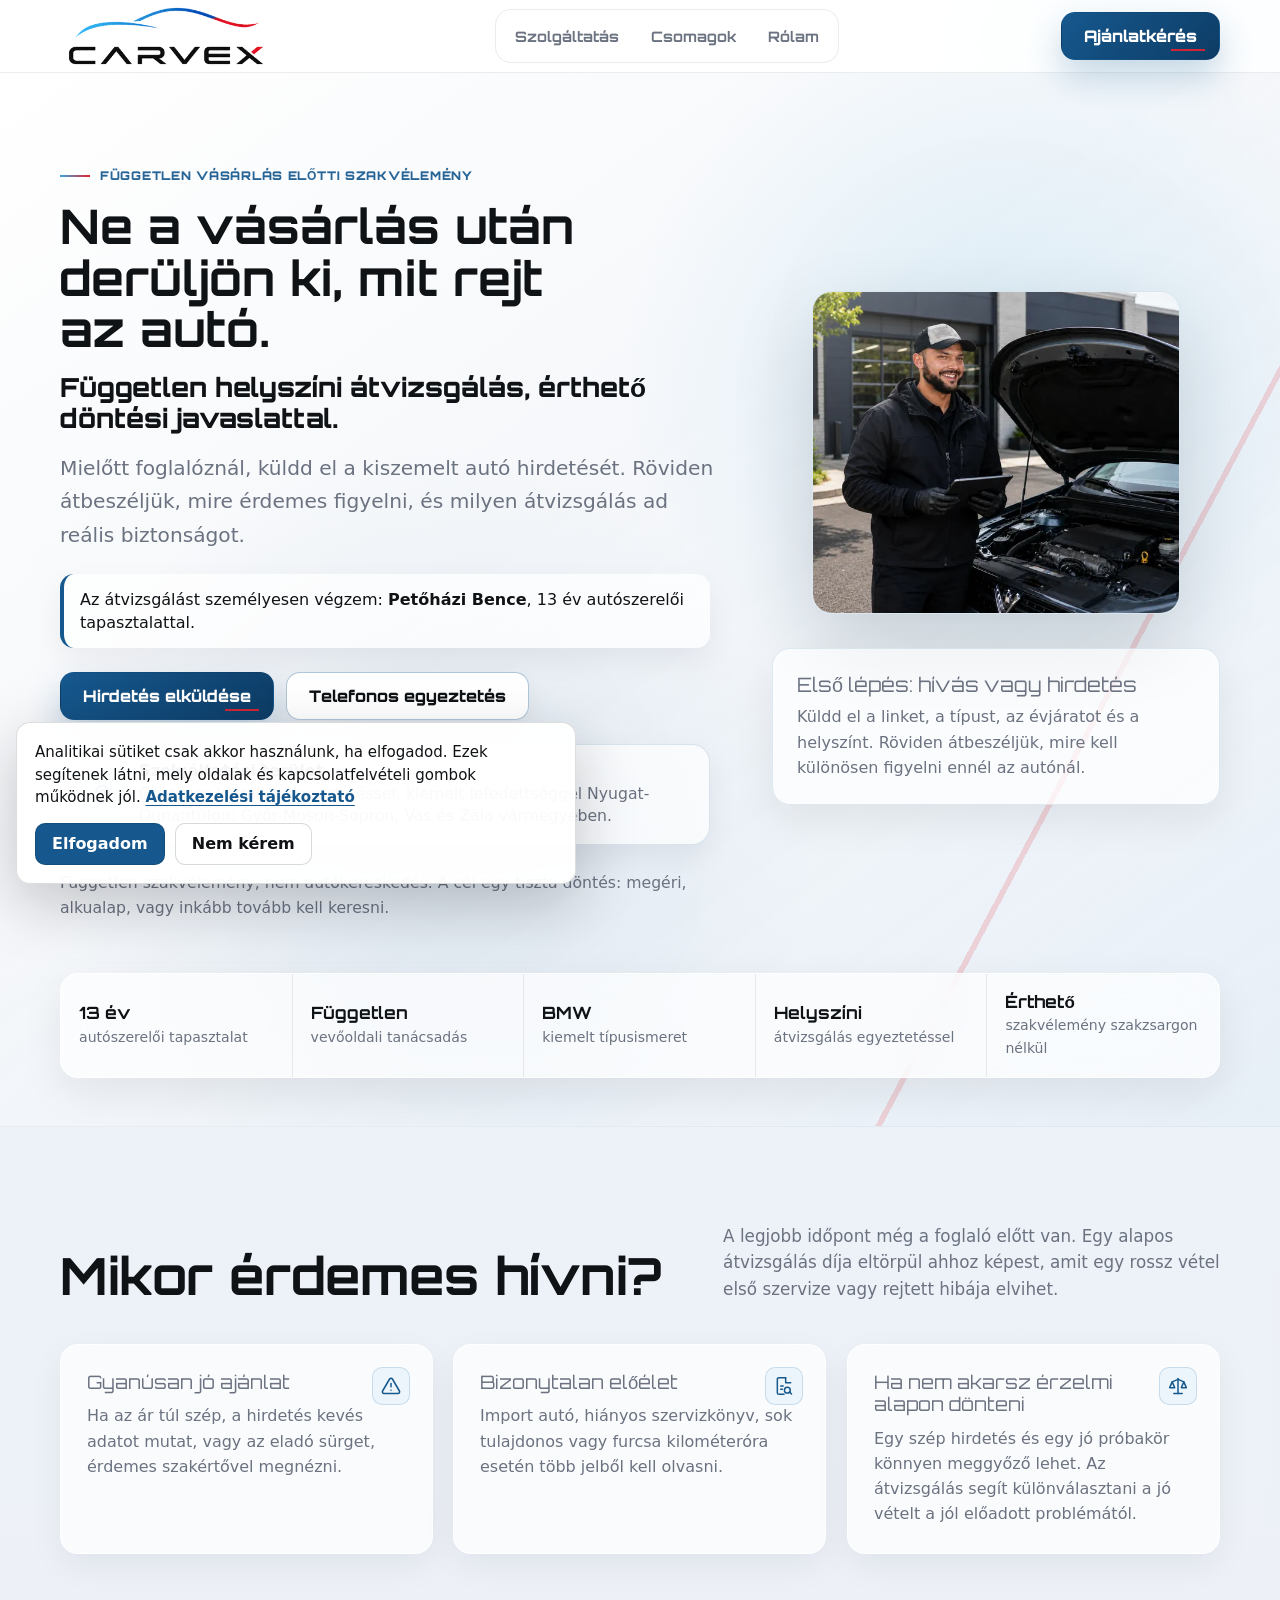
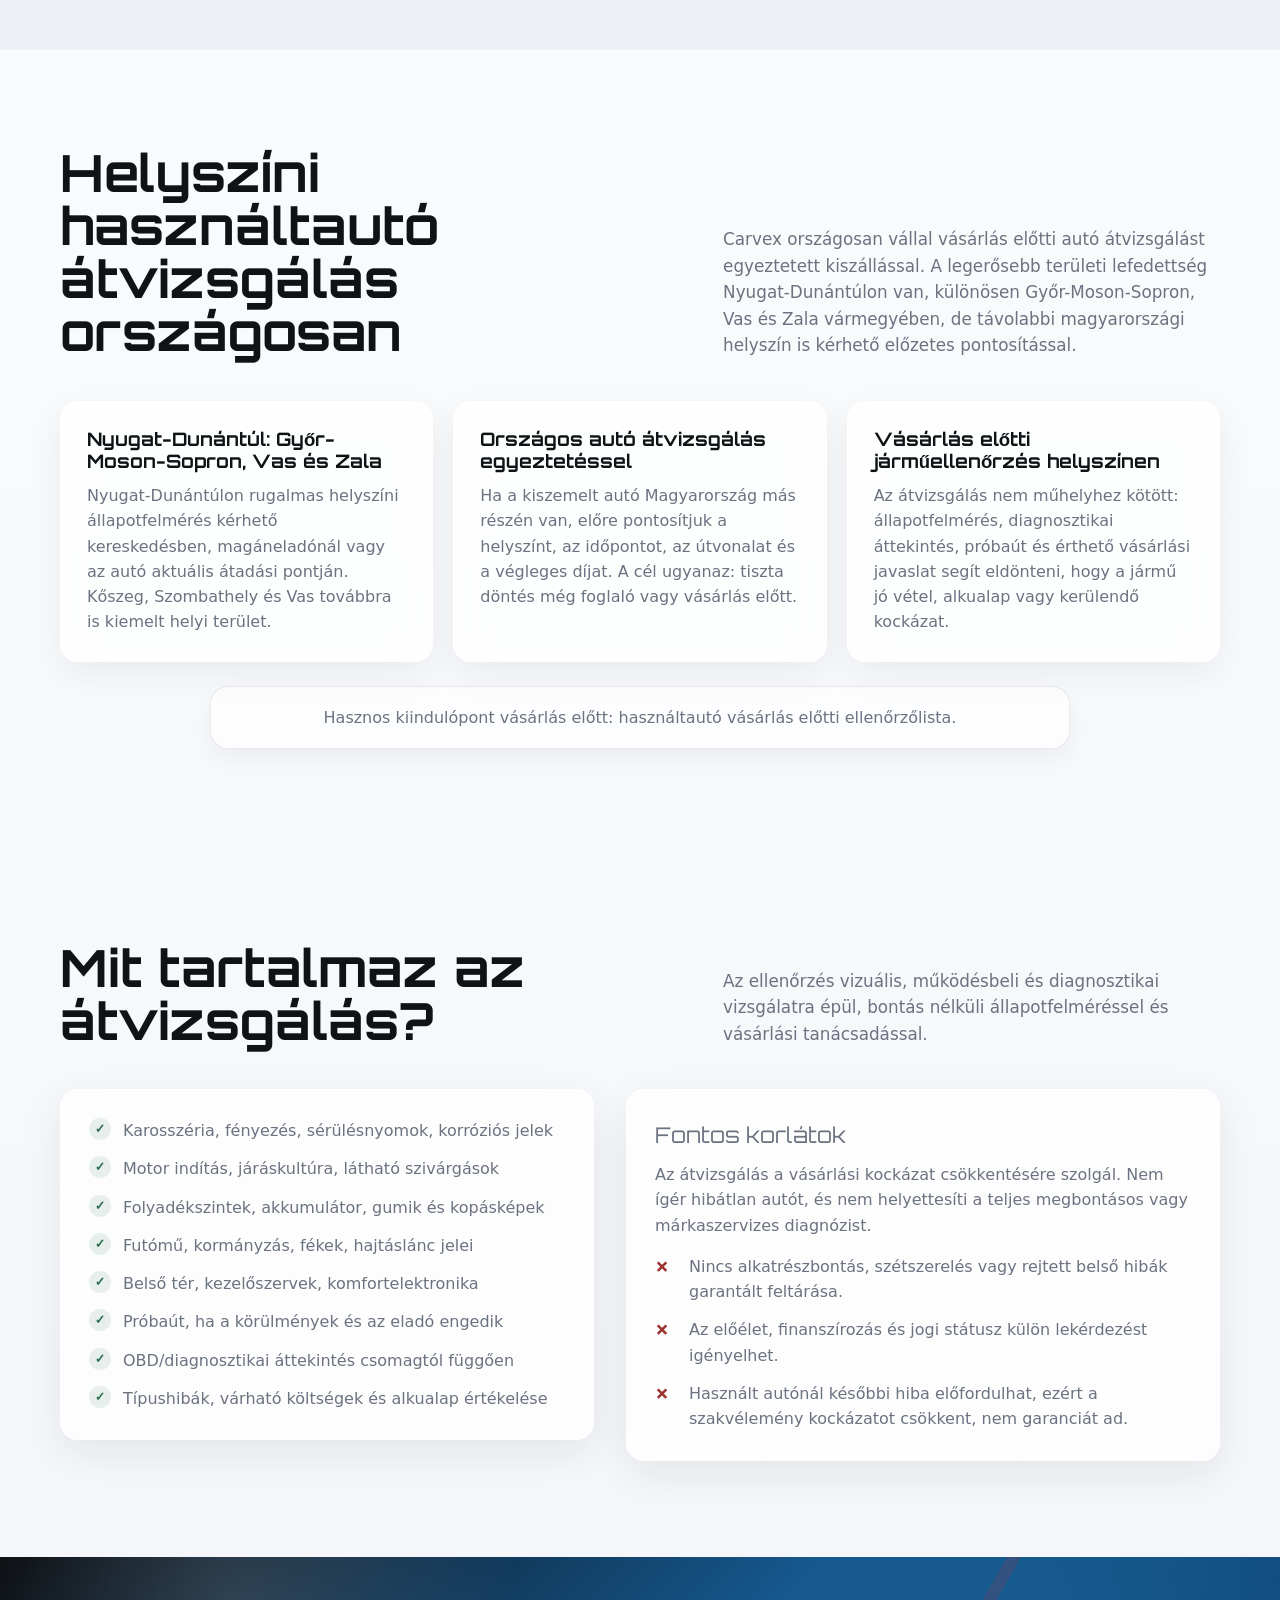
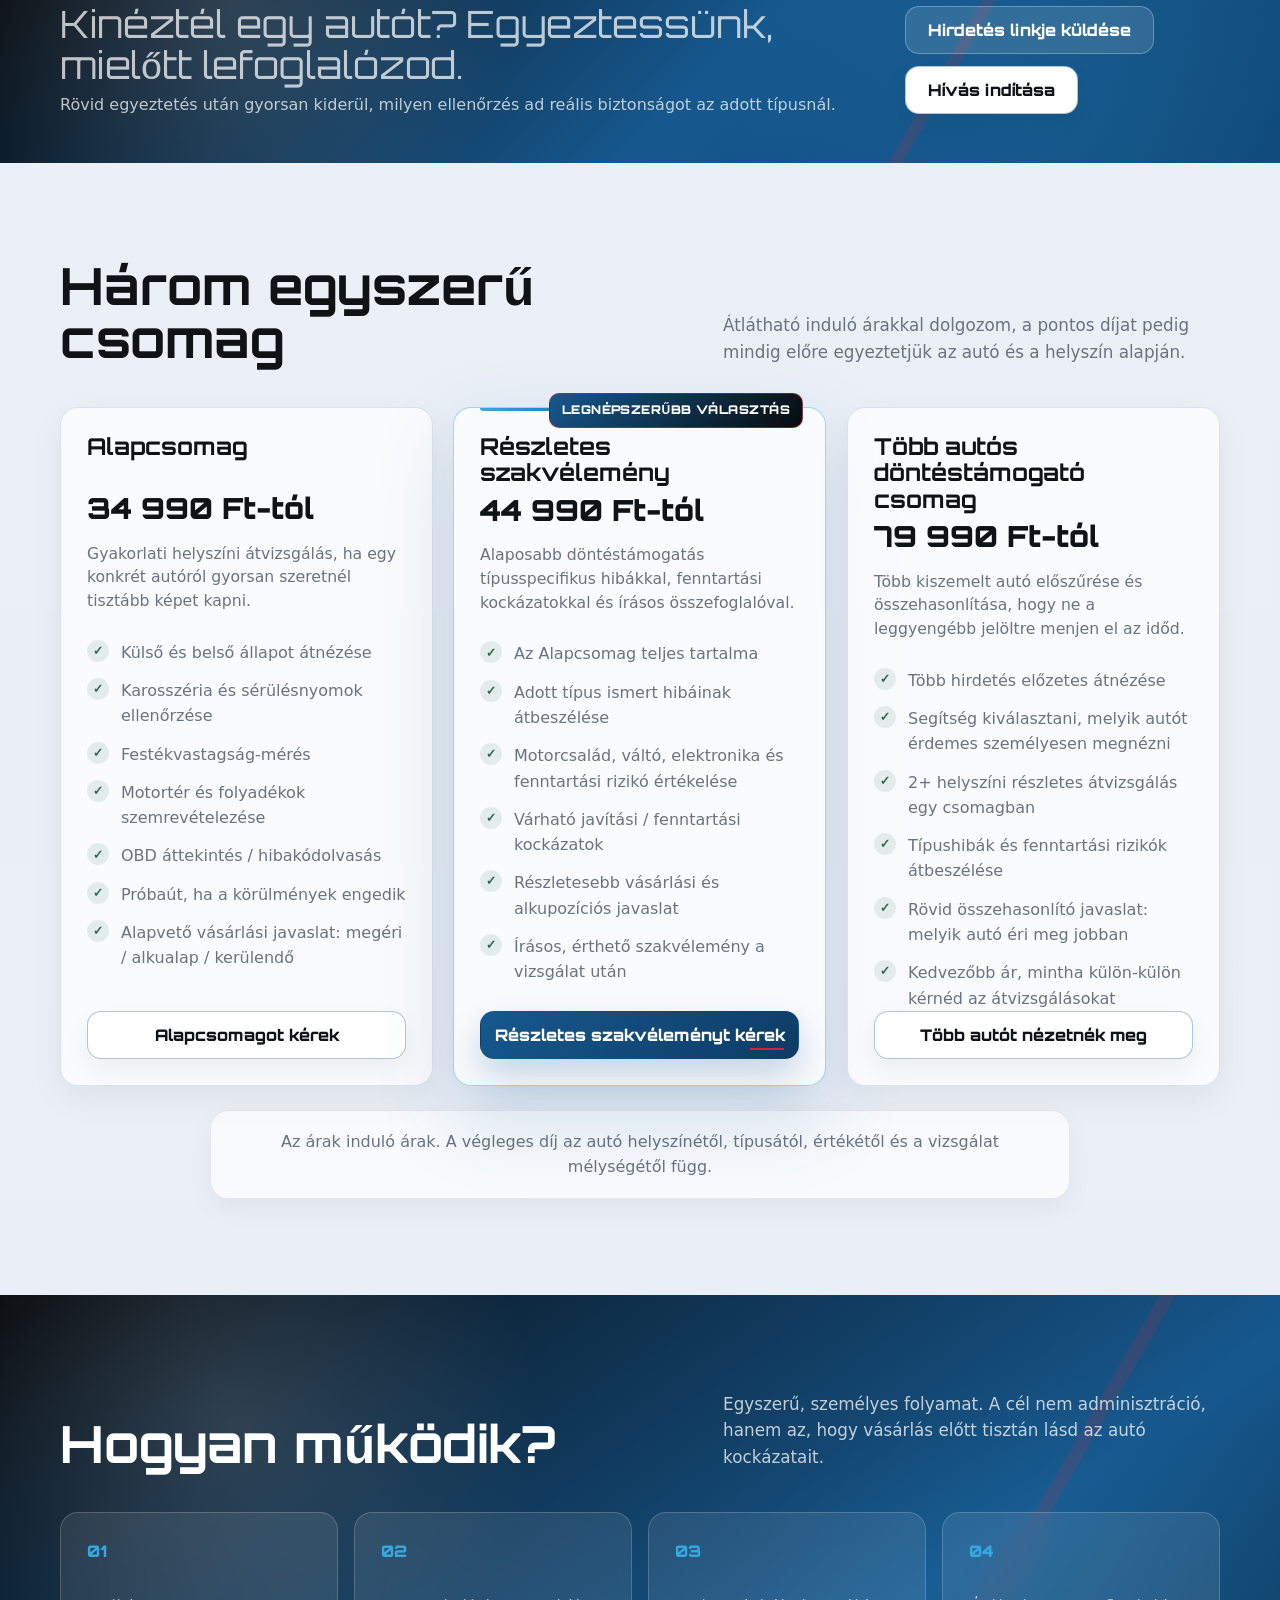
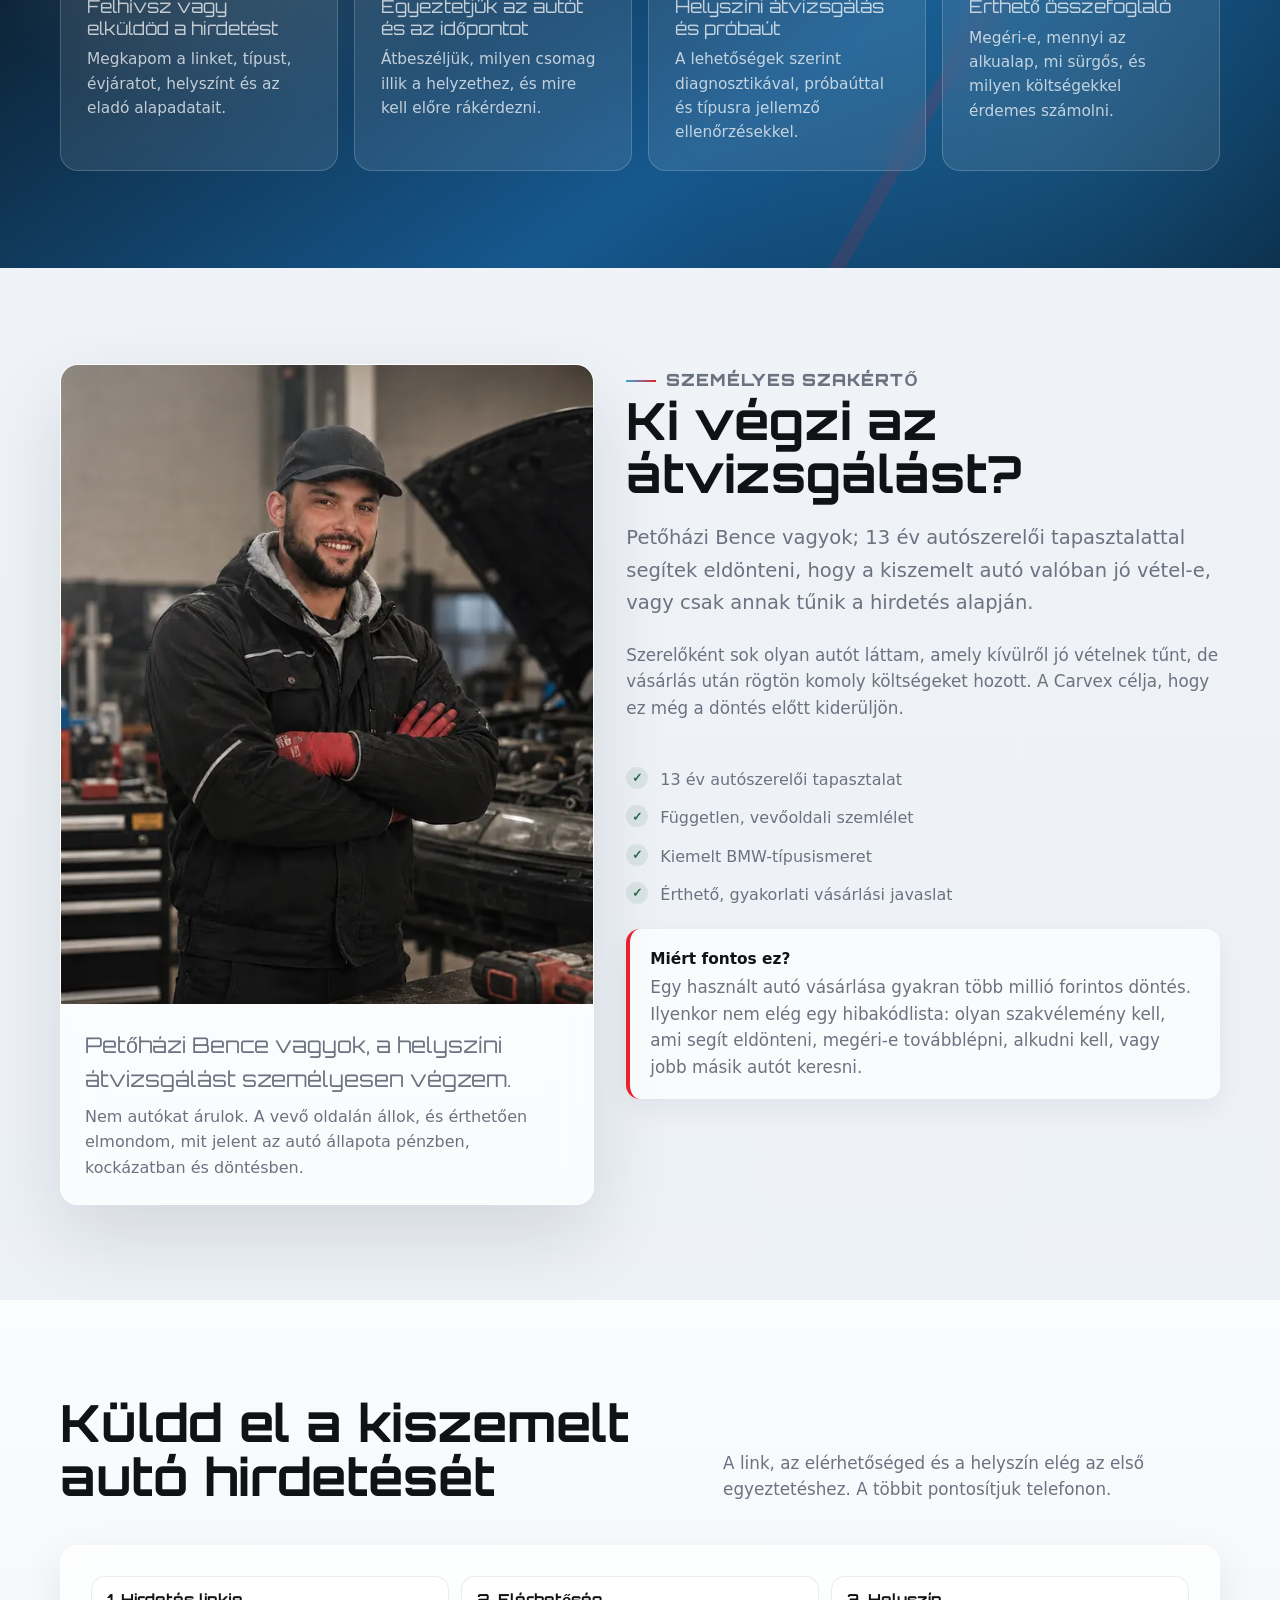
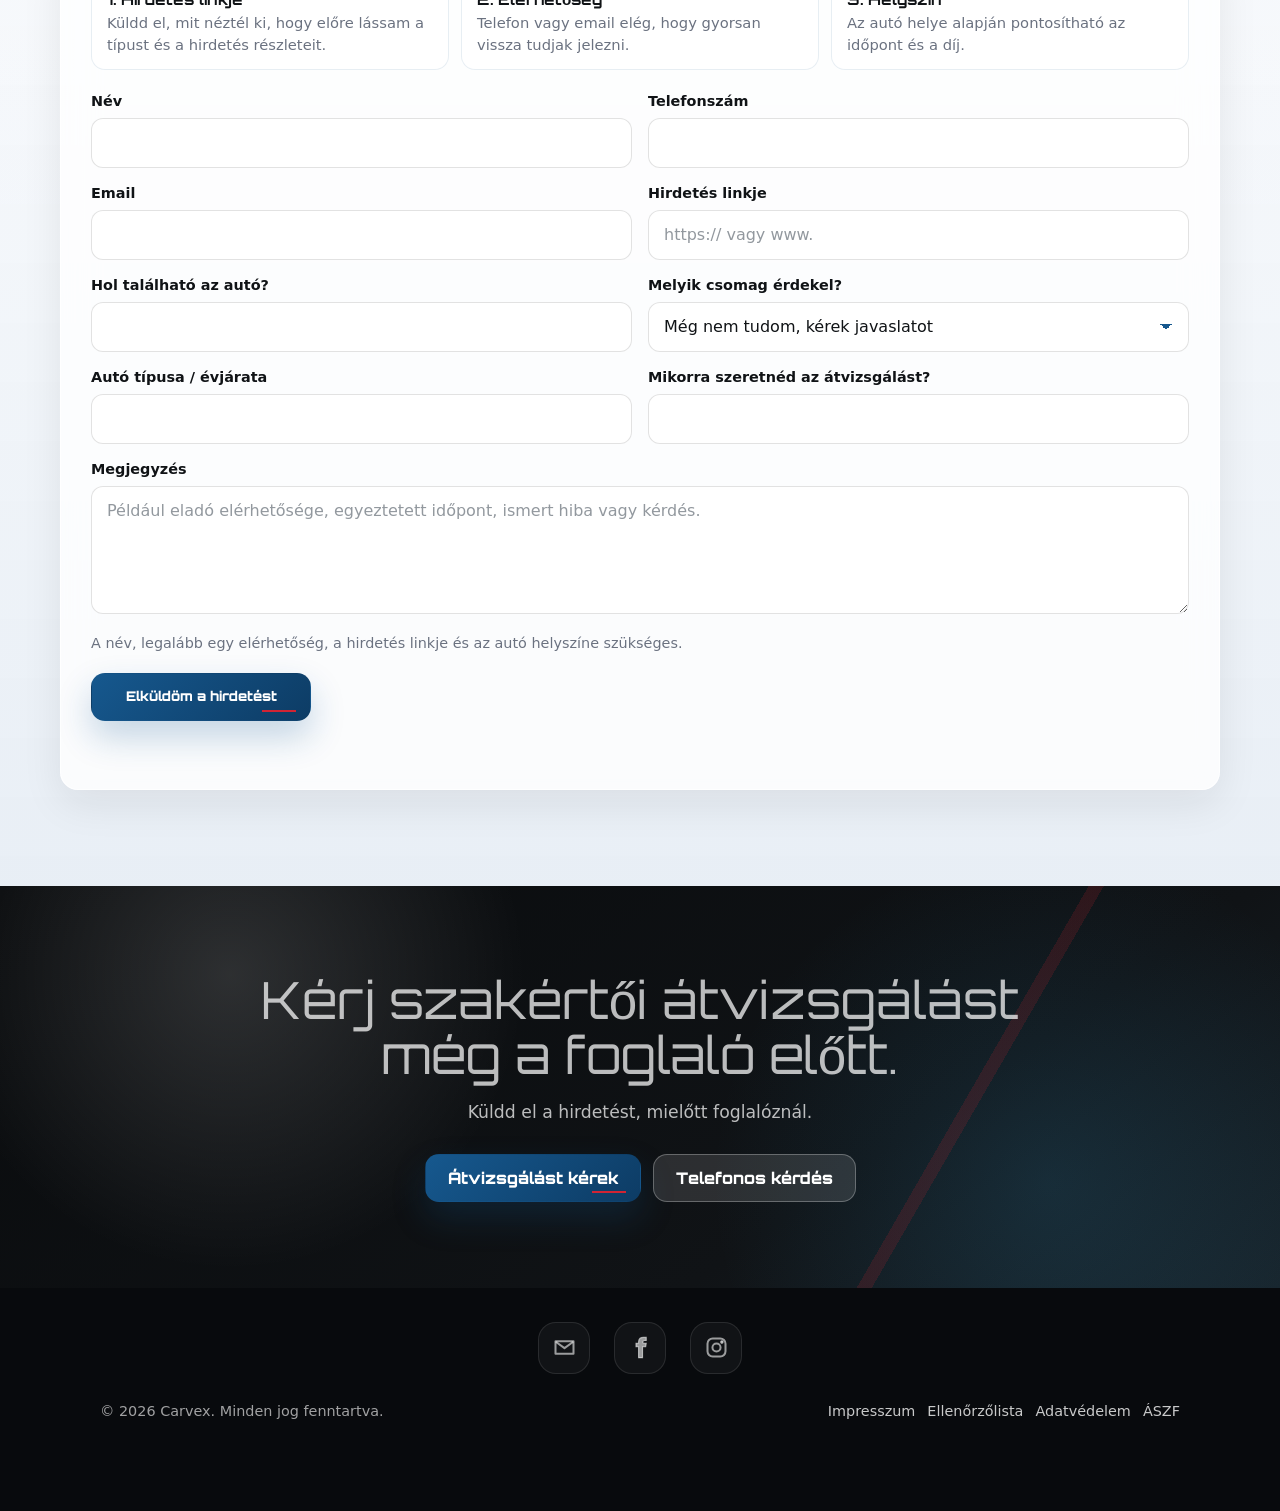
==== commit d52e272c: "Track successful lead form conversions" ====
--- a/index.html
+++ b/index.html
@@ -2884,6 +2884,7 @@
           }
 
           window.carvexTrackEvent?.('lead_form_success');
+          window.gtag_report_conversion?.();
           leadForm.reset();
           setStatus('Köszönöm, megkaptam a hirdetést. Hamarosan felveszem veled a kapcsolatot.', 'is-success');
         } catch (error) {
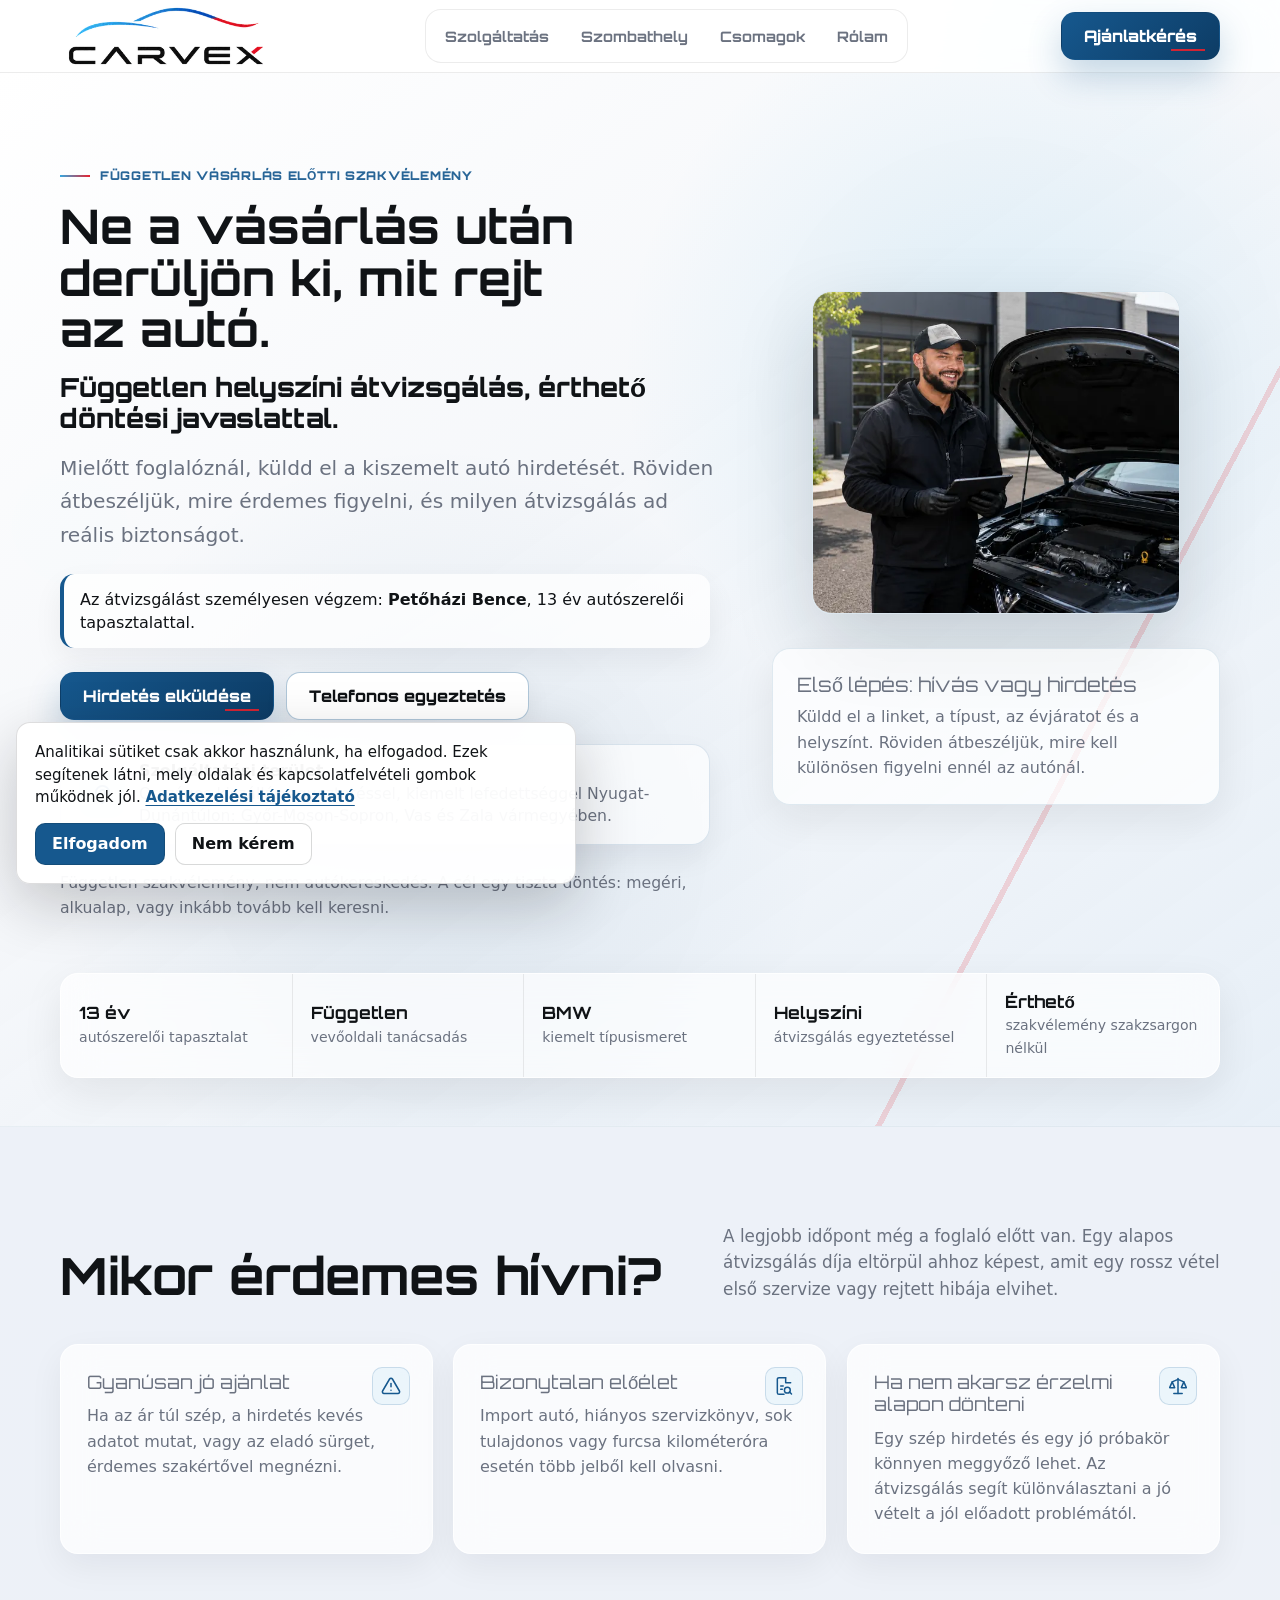
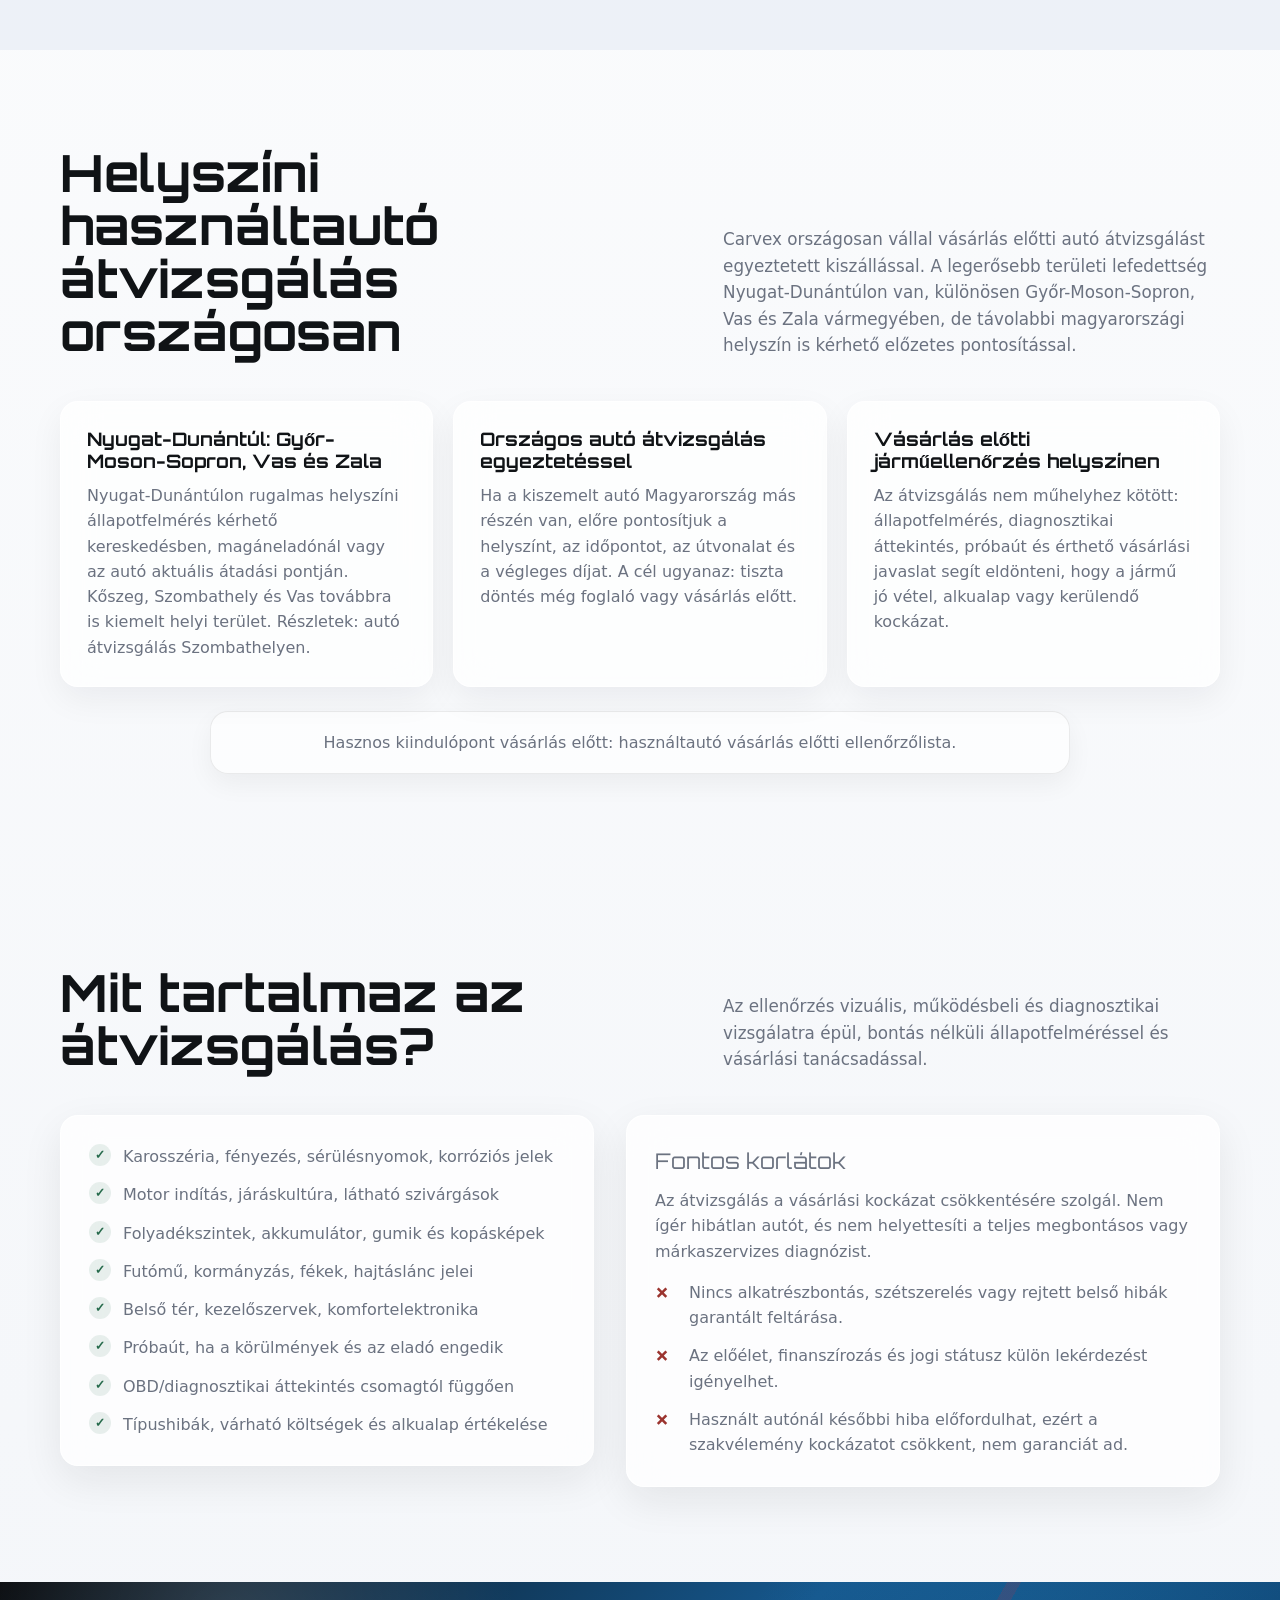
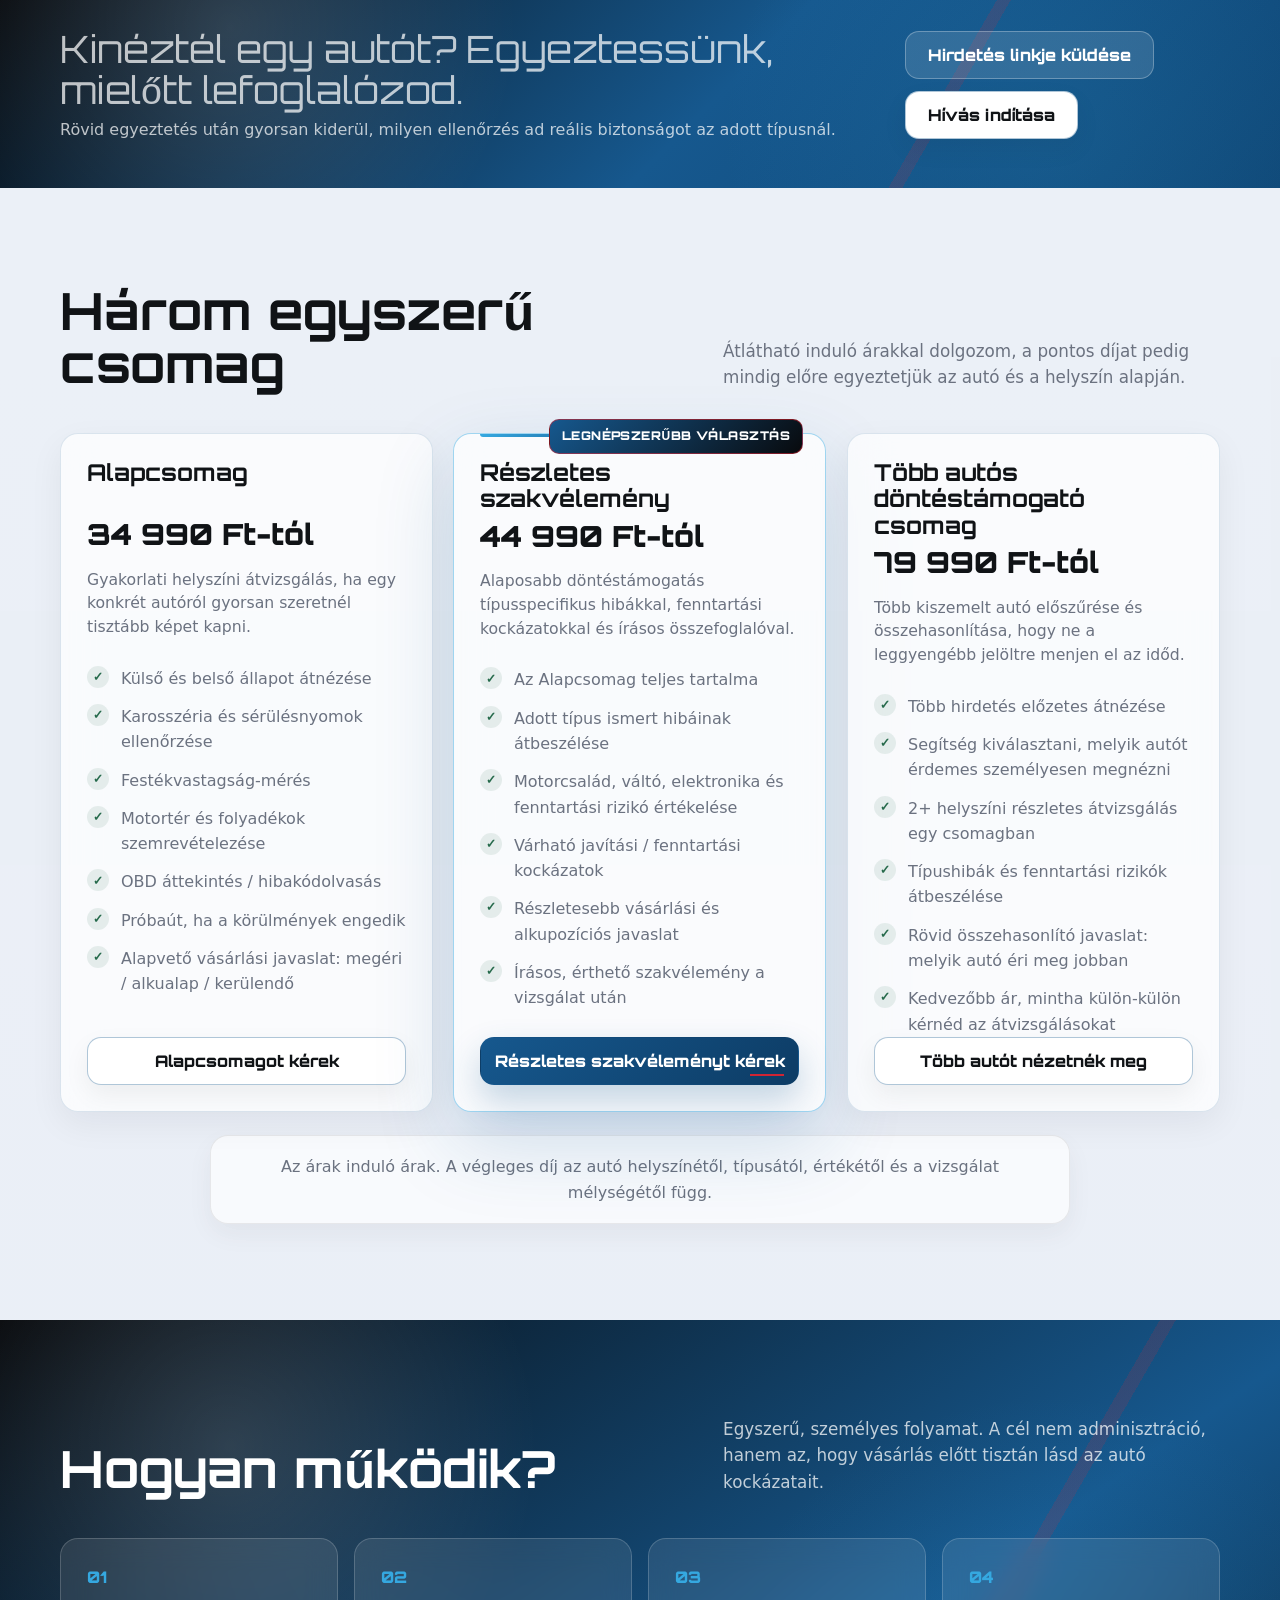
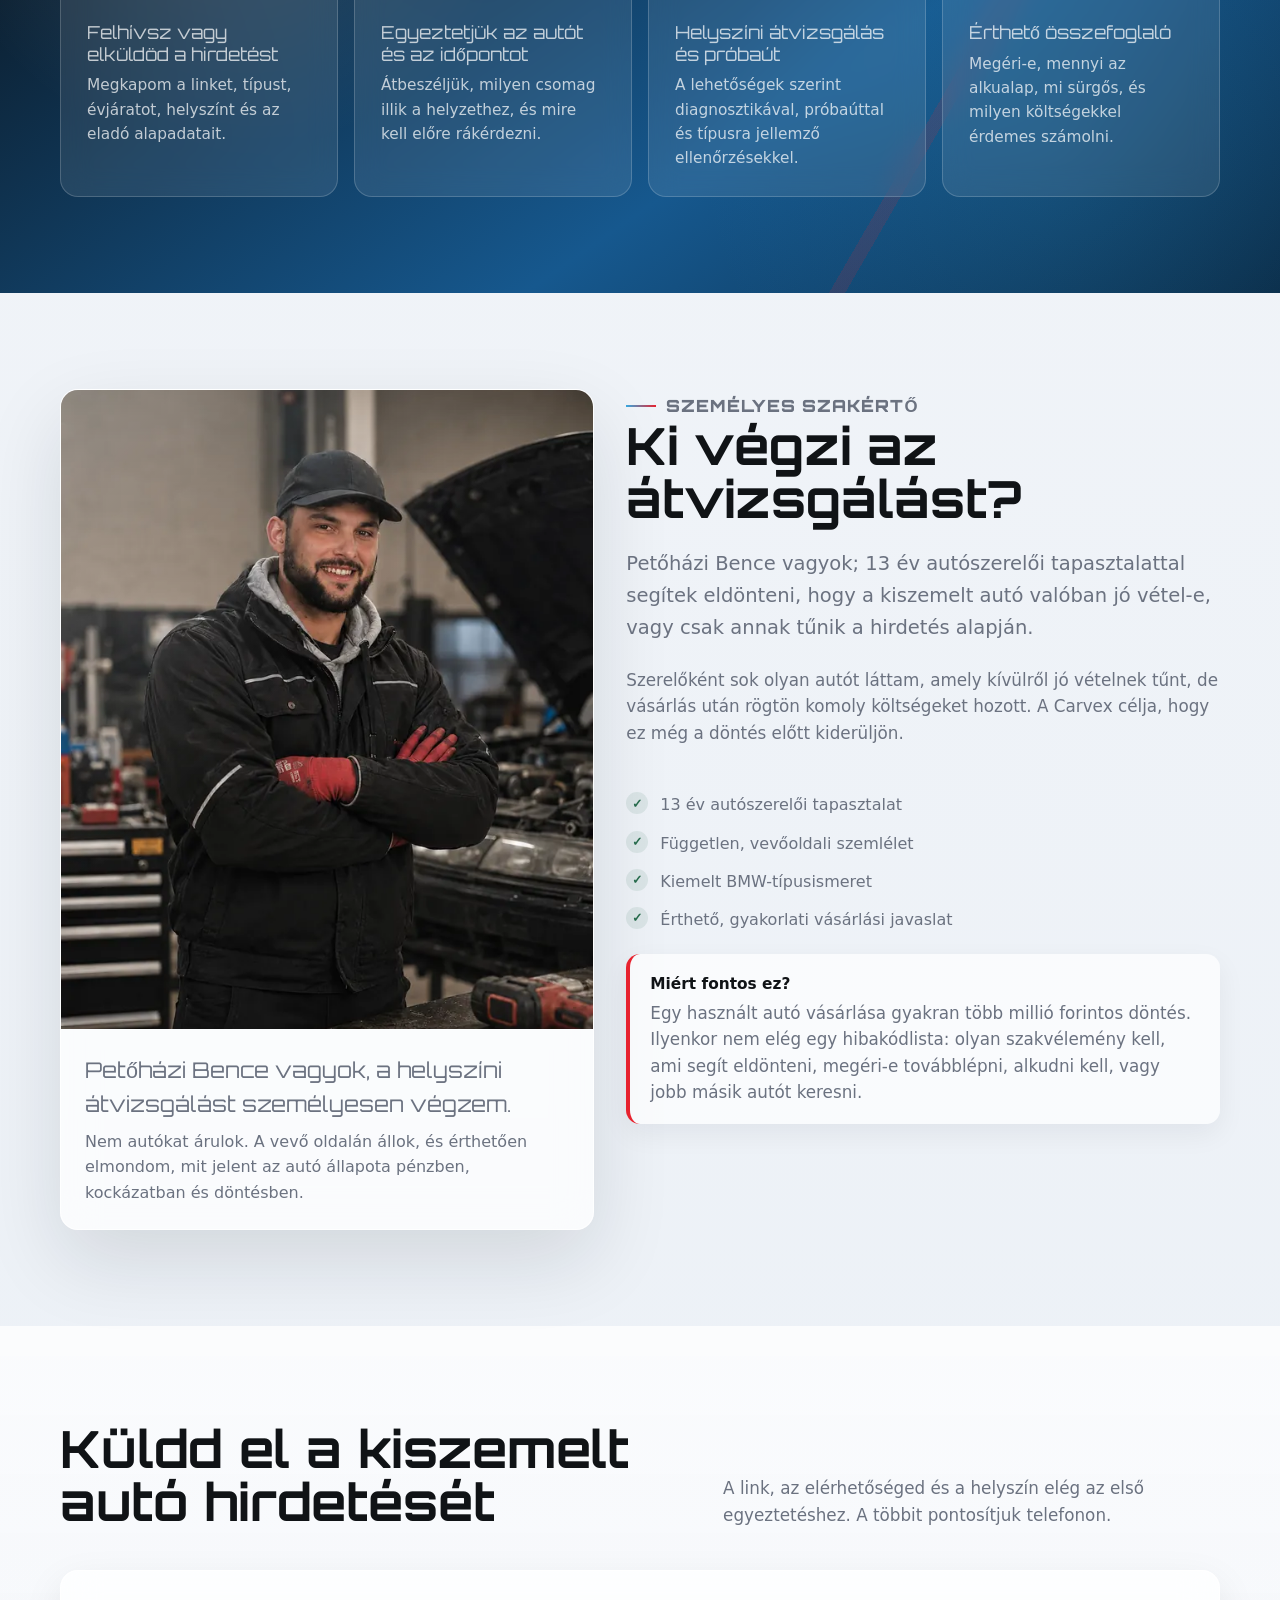
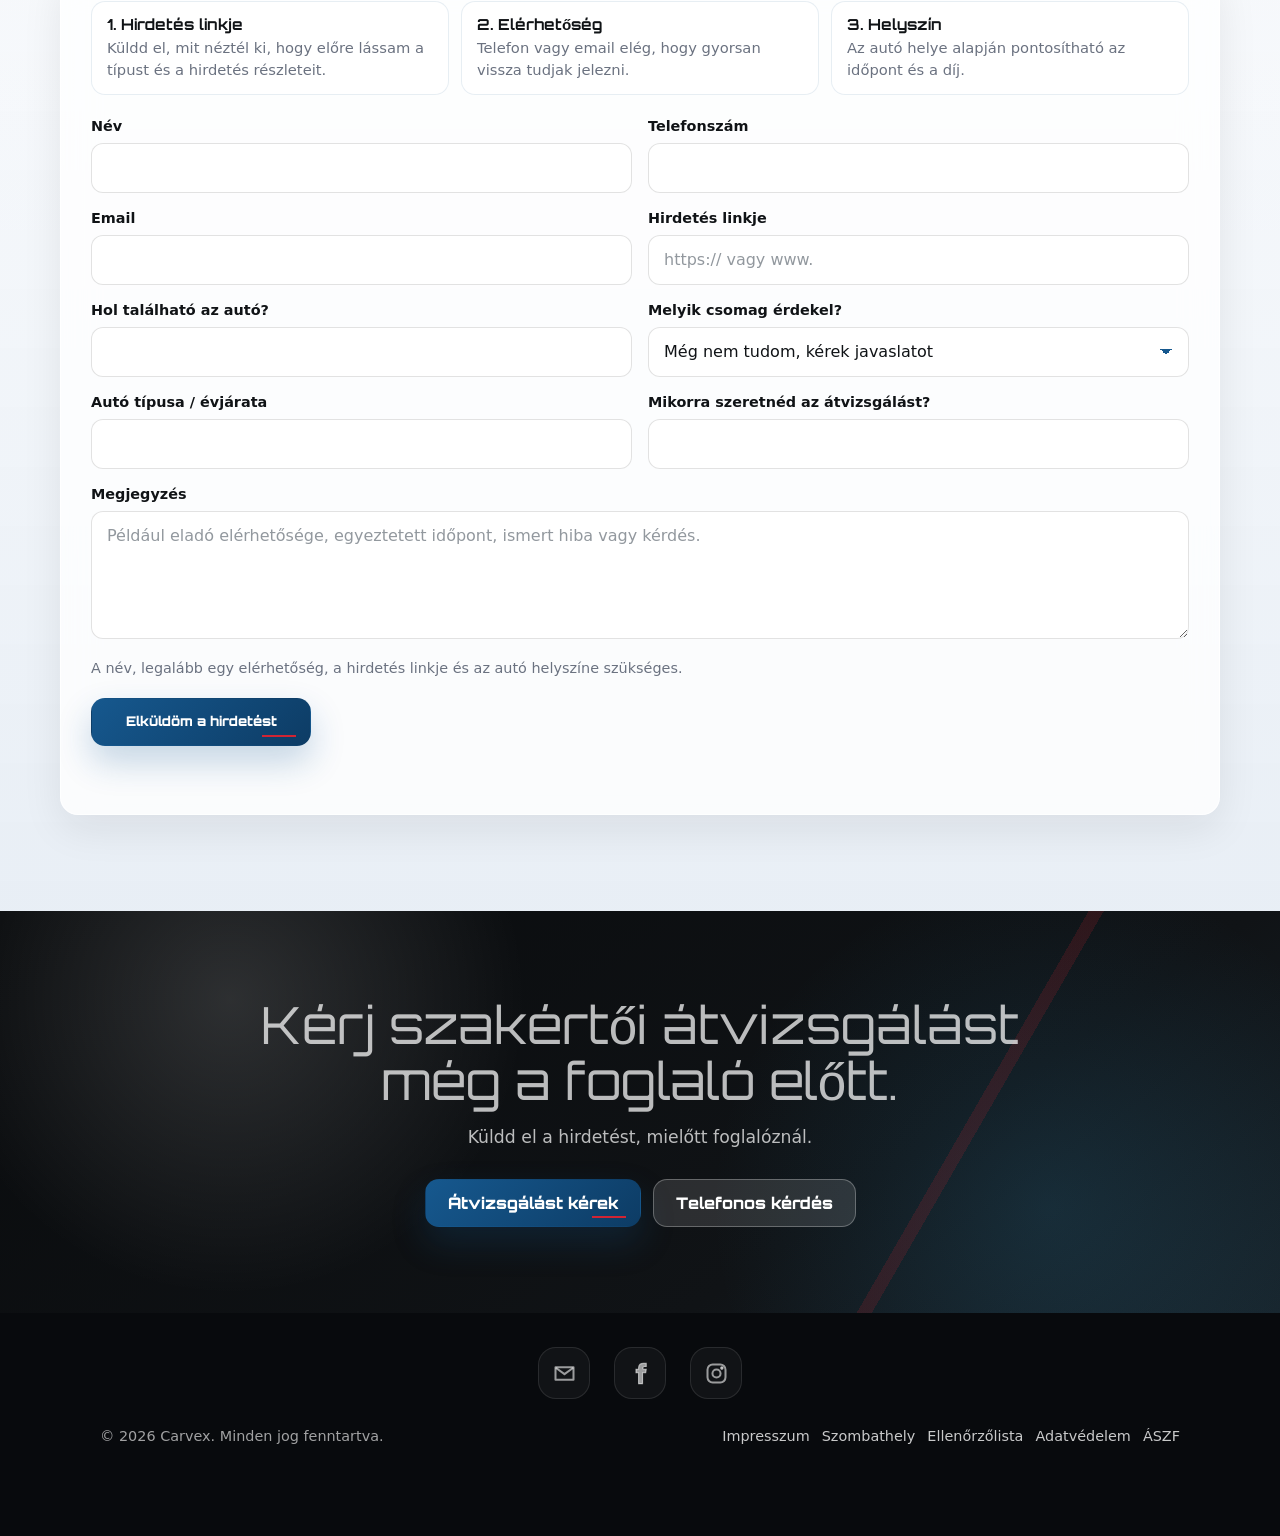
==== commit c8568f80: "Add Szombathely SEO landing page" ====
--- a/index.html
+++ b/index.html
@@ -2224,6 +2224,7 @@
       </a>
       <div class="navlinks">
         <a href="#szolgaltatas">Szolgáltatás</a>
+        <a href="./auto-atvizsgalas-szombathely.html">Szombathely</a>
         <a href="#csomagok">Csomagok</a>
         <a href="#rolam">Rólam</a>
       </div>
@@ -2244,6 +2245,7 @@
       </div>
       <div class="mobile-menu" id="mobile-menu" aria-hidden="true" hidden>
         <a href="#szolgaltatas">Átvizsgálás</a>
+        <a href="./auto-atvizsgalas-szombathely.html">Szombathely</a>
         <a href="#csomagok">Díjak</a>
         <a href="#rolam">Szakértő</a>
         <a class="mobile-menu-cta" href="#hirdetes-kuldese">Gyors ajánlatkérés</a>
@@ -2334,7 +2336,7 @@
         <div class="coverage-grid">
           <article class="coverage-card">
             <h3>Nyugat-Dunántúl: Győr-Moson-Sopron, Vas és Zala</h3>
-            <p>Nyugat-Dunántúlon rugalmas helyszíni állapotfelmérés kérhető kereskedésben, magáneladónál vagy az autó aktuális átadási pontján. Kőszeg, Szombathely és Vas továbbra is kiemelt helyi terület.</p>
+            <p>Nyugat-Dunántúlon rugalmas helyszíni állapotfelmérés kérhető kereskedésben, magáneladónál vagy az autó aktuális átadási pontján. Kőszeg, Szombathely és Vas továbbra is kiemelt helyi terület. Részletek: <a href="./auto-atvizsgalas-szombathely.html">autó átvizsgálás Szombathelyen</a>.</p>
           </article>
           <article class="coverage-card">
             <h3>Országos autó átvizsgálás egyeztetéssel</h3>
@@ -2736,6 +2738,7 @@
         <span>© 2026 Carvex. Minden jog fenntartva.</span>
         <nav class="footer-links" aria-label="Jogi információk">
           <a href="./impresszum.html">Impresszum</a>
+          <a href="./auto-atvizsgalas-szombathely.html">Szombathely</a>
           <a href="./hasznaltauto-vasarlas-elotti-ellenorzolista.html">Ellenőrzőlista</a>
           <a href="./adatkezelesi-tajekoztato.html">Adatvédelem</a>
           <a href="./aszf.html">ÁSZF</a>
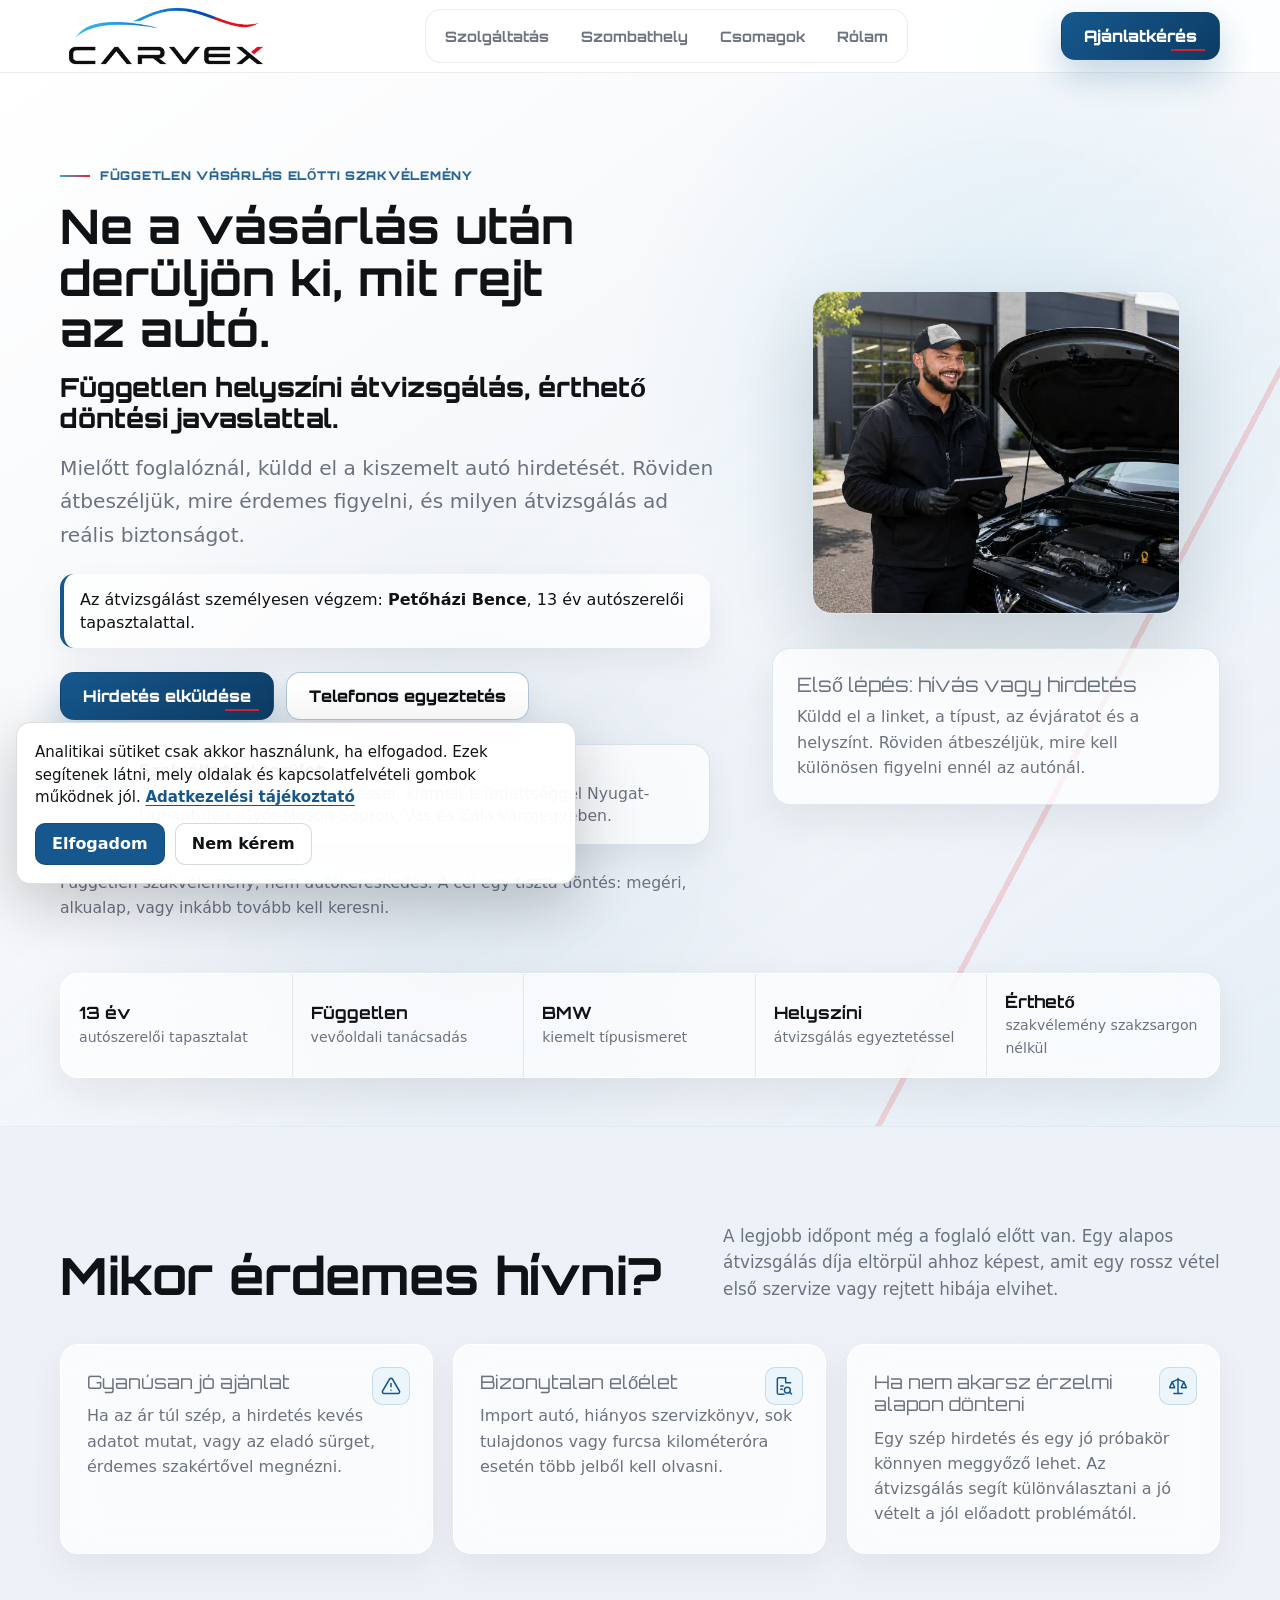
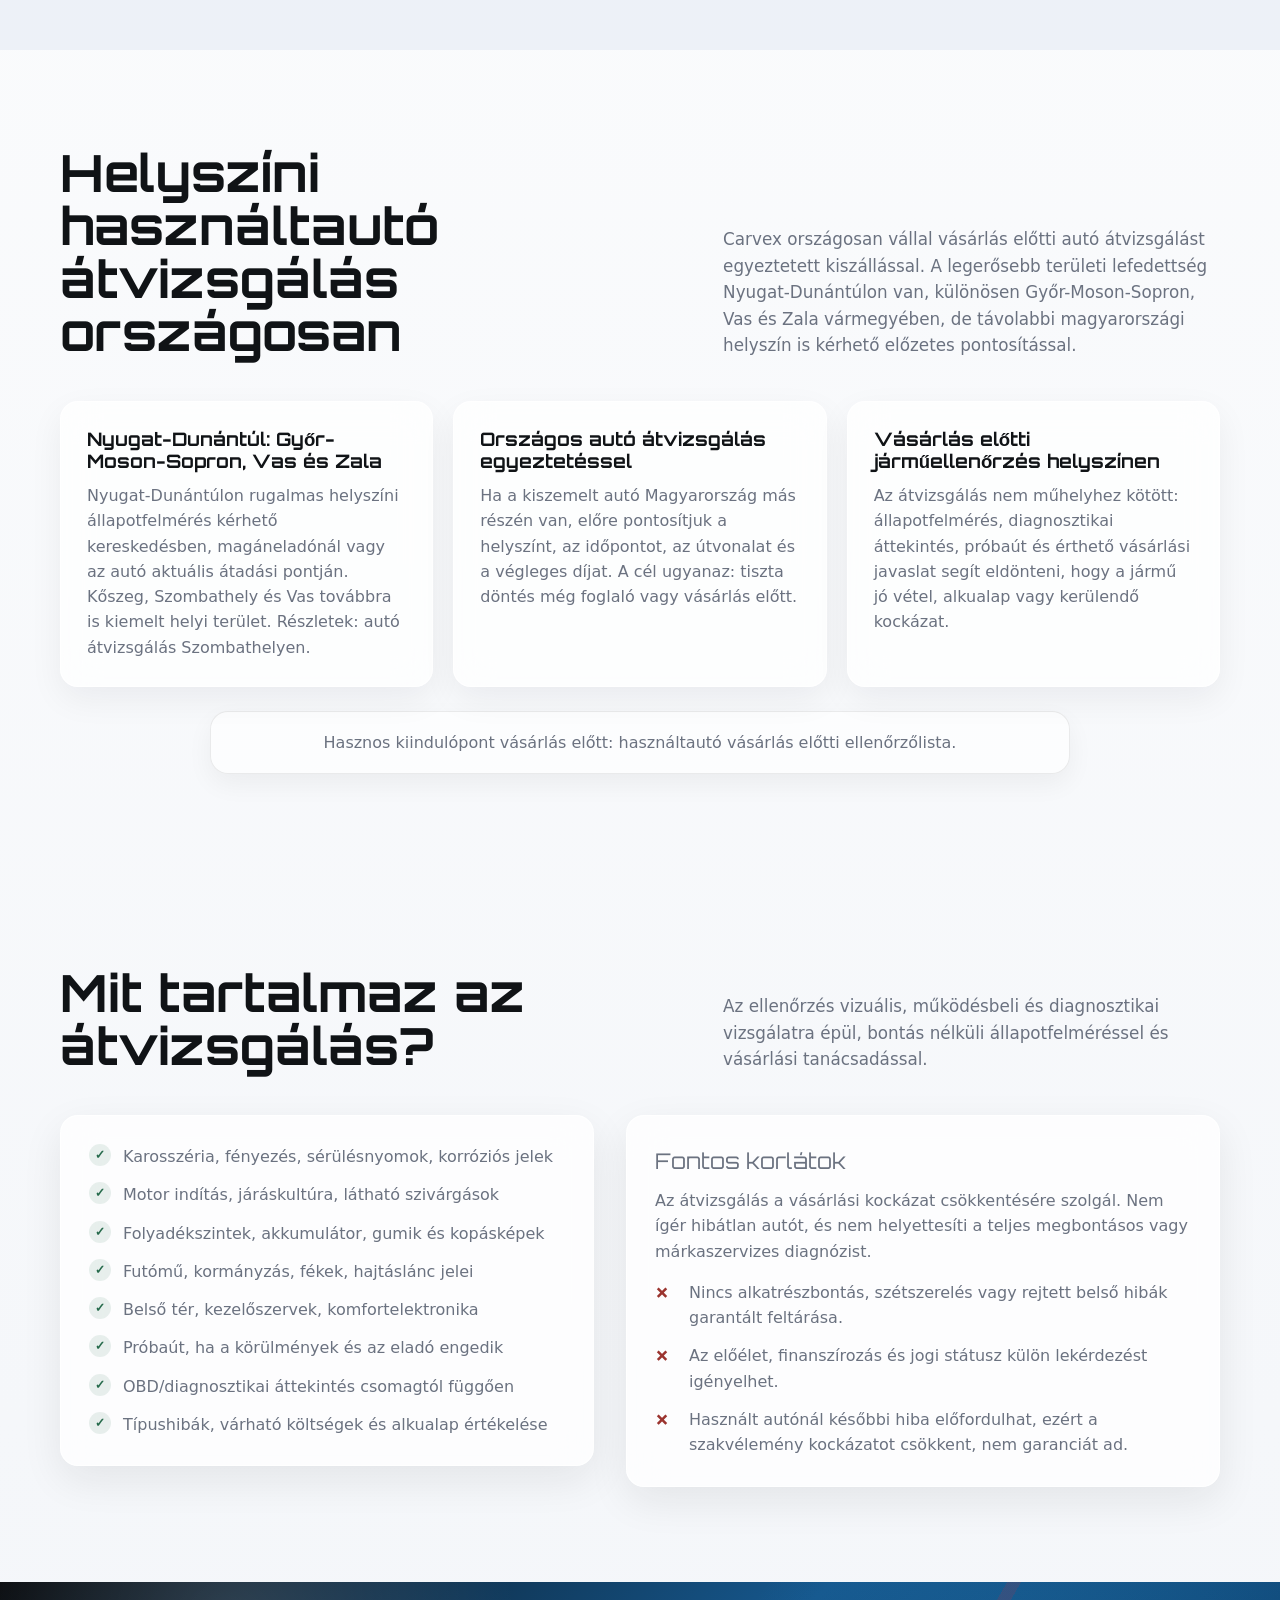
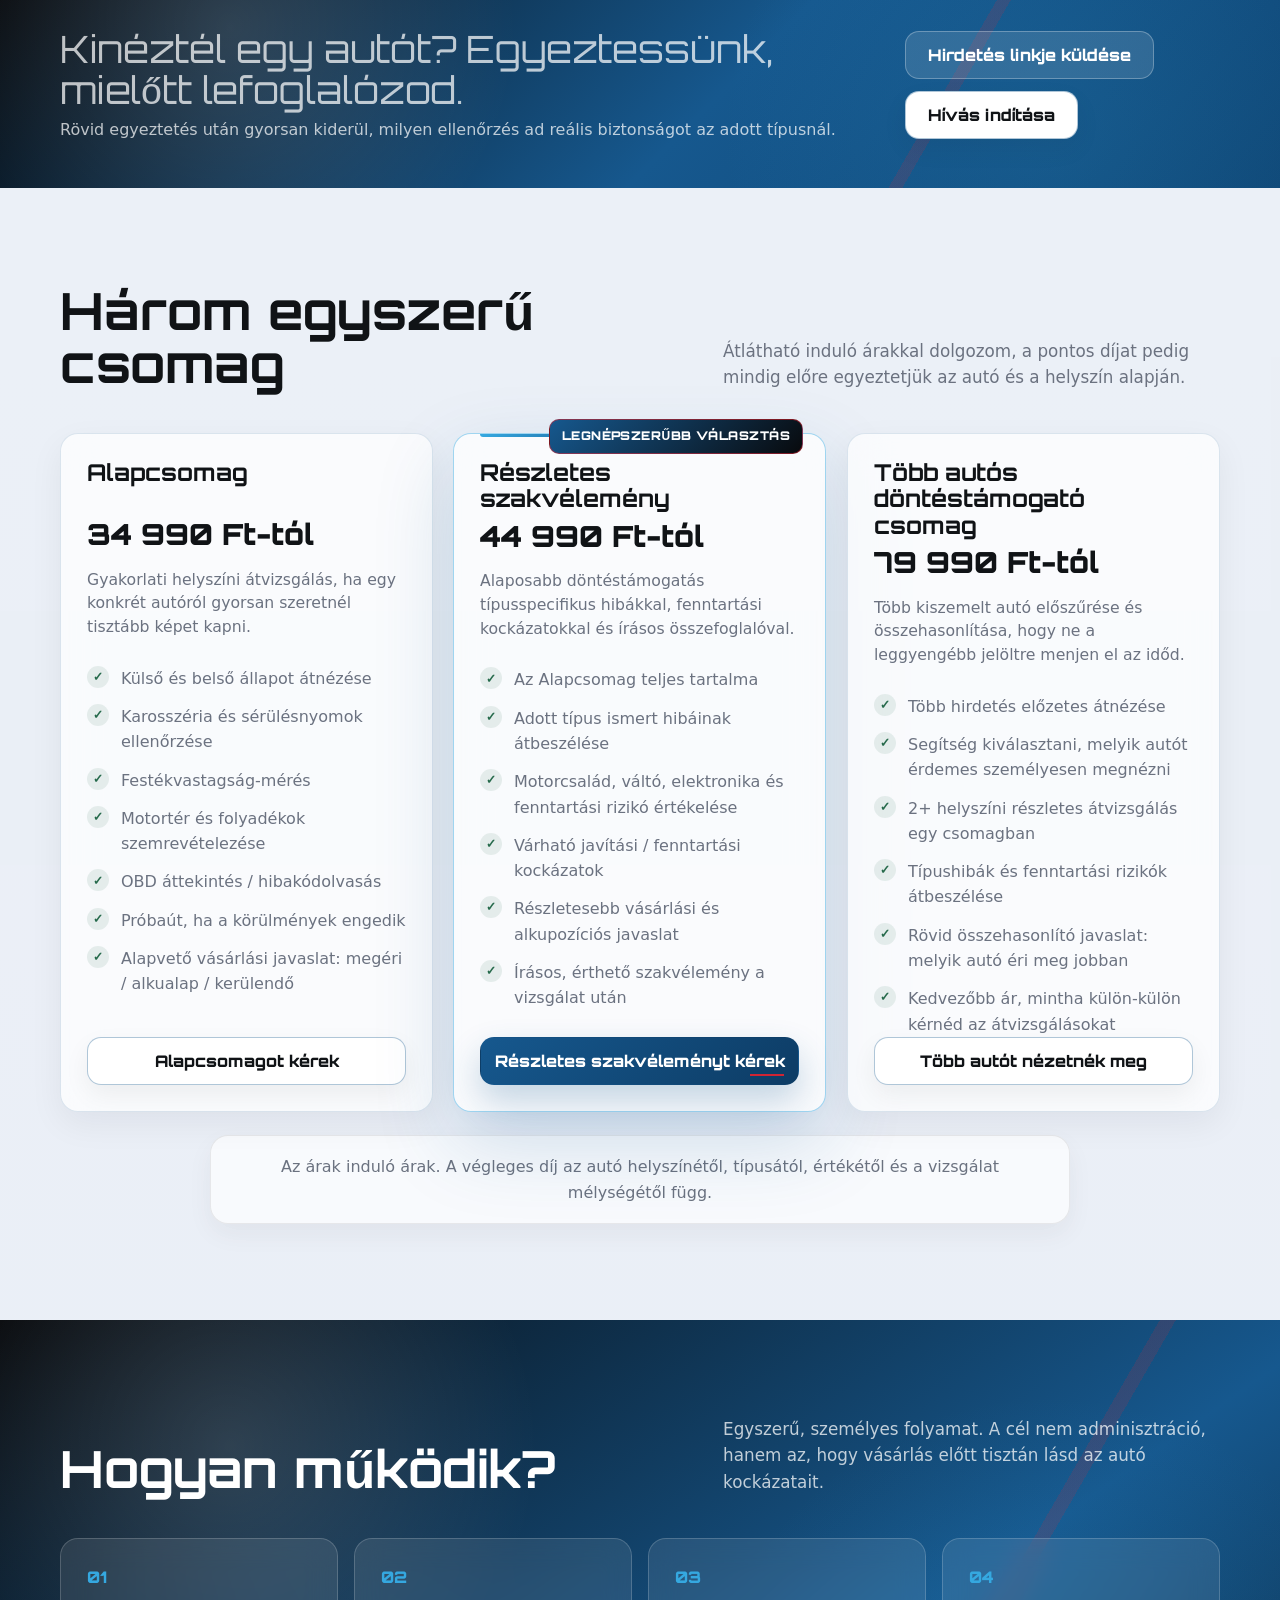
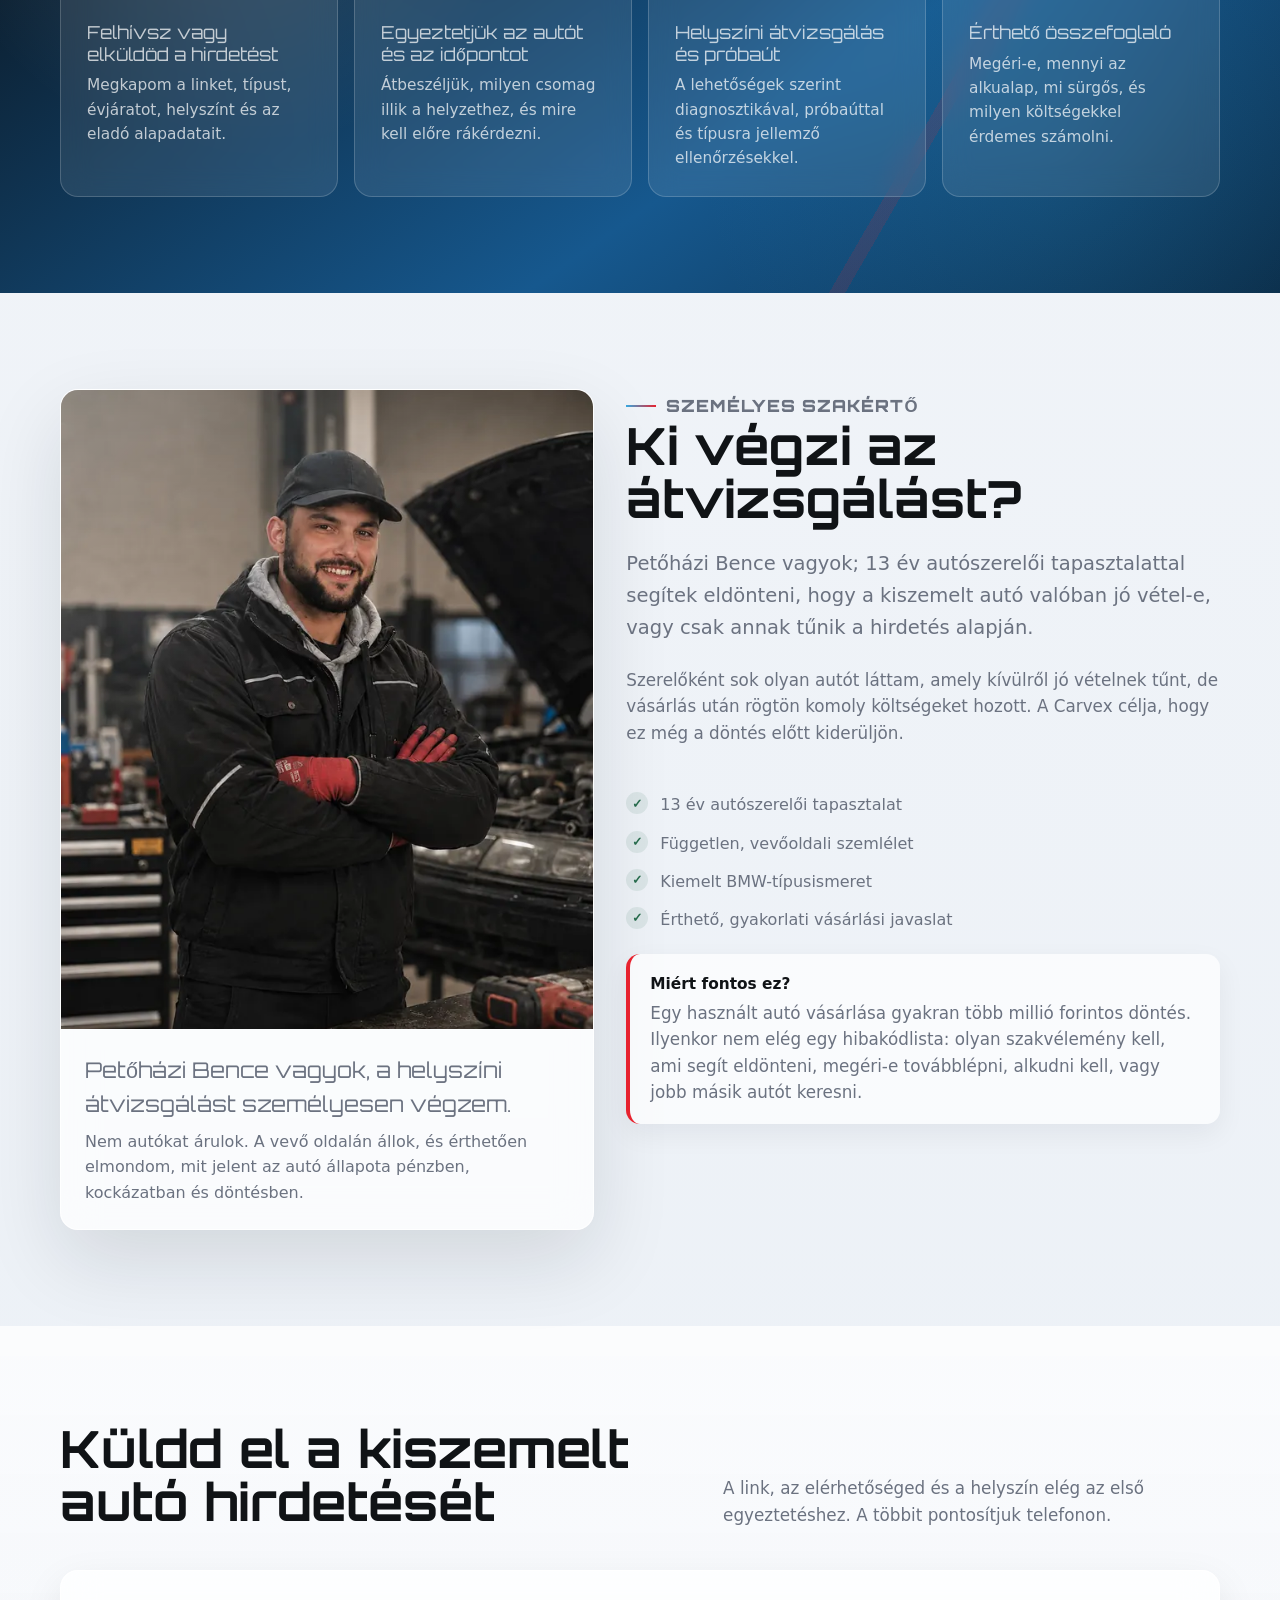
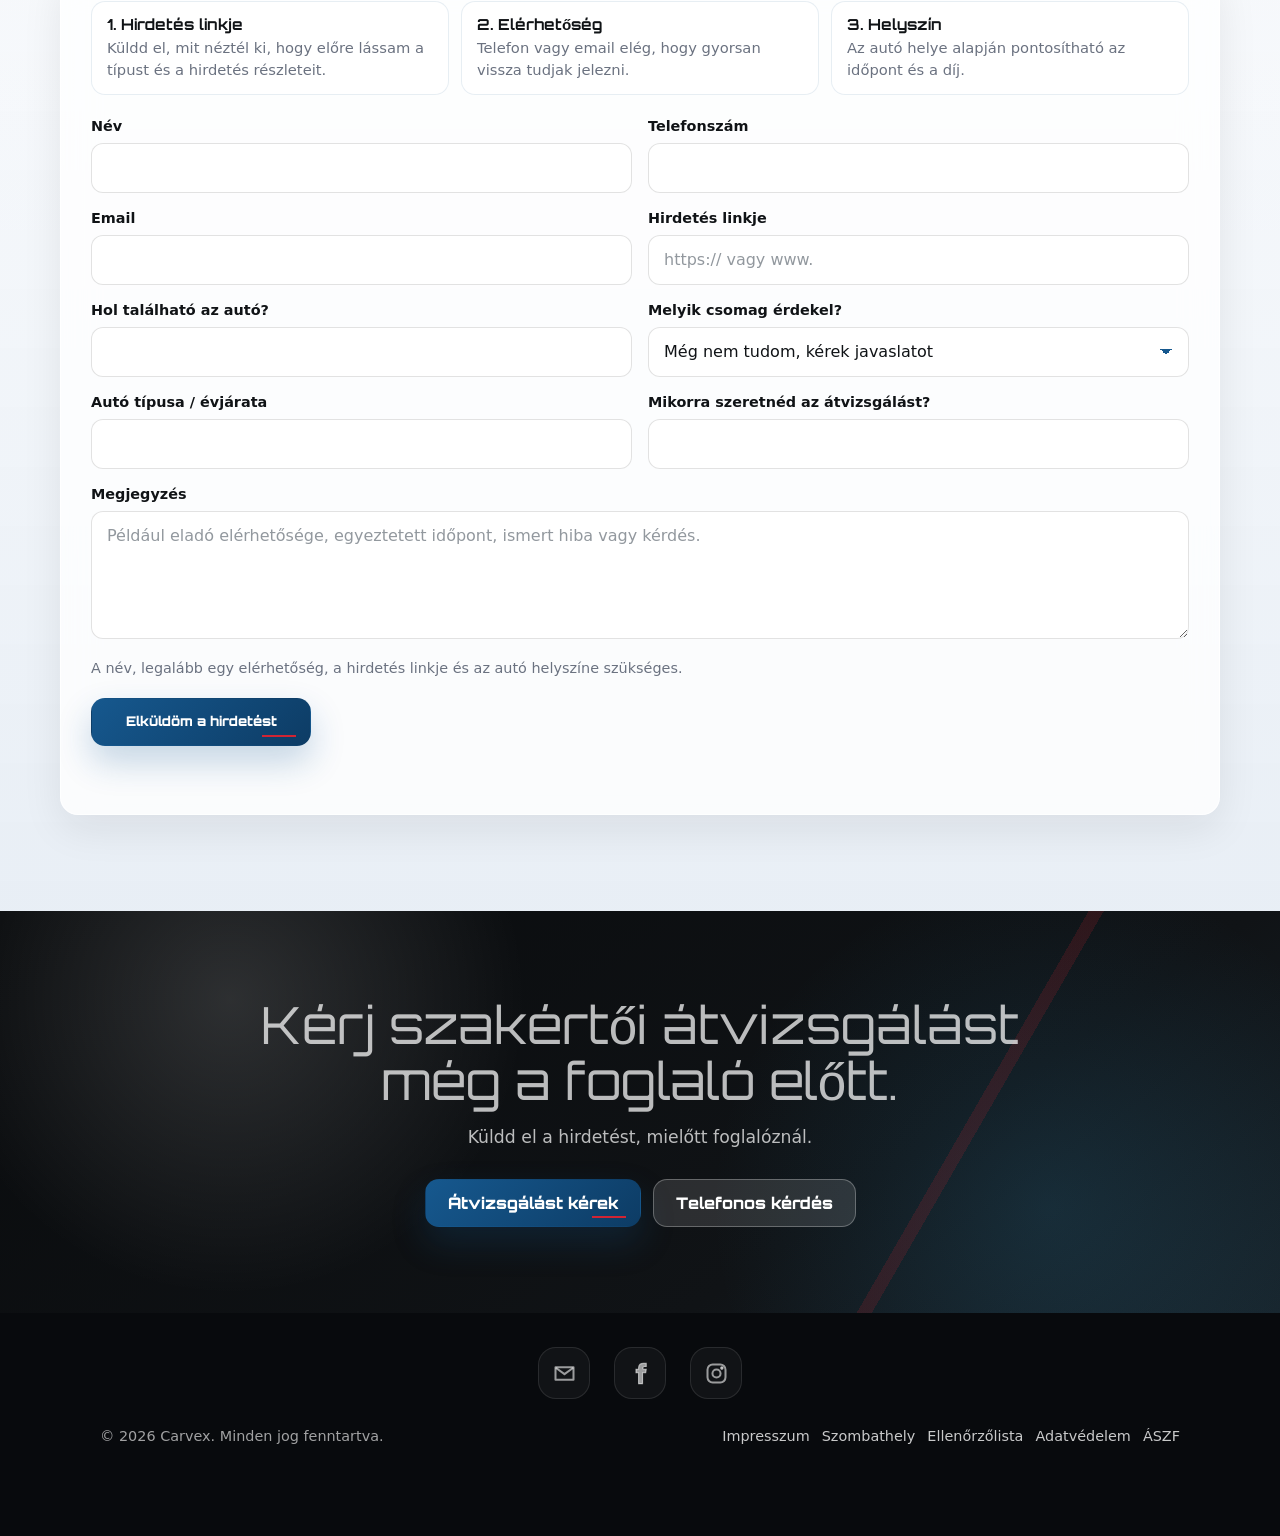
==== commit 19f90927: "Clean up GA lead conversion tracking" ====
--- a/index.html
+++ b/index.html
@@ -2887,7 +2887,6 @@
           }
 
           window.carvexTrackEvent?.('lead_form_success');
-          window.gtag_report_conversion?.();
           leadForm.reset();
           setStatus('Köszönöm, megkaptam a hirdetést. Hamarosan felveszem veled a kapcsolatot.', 'is-success');
         } catch (error) {
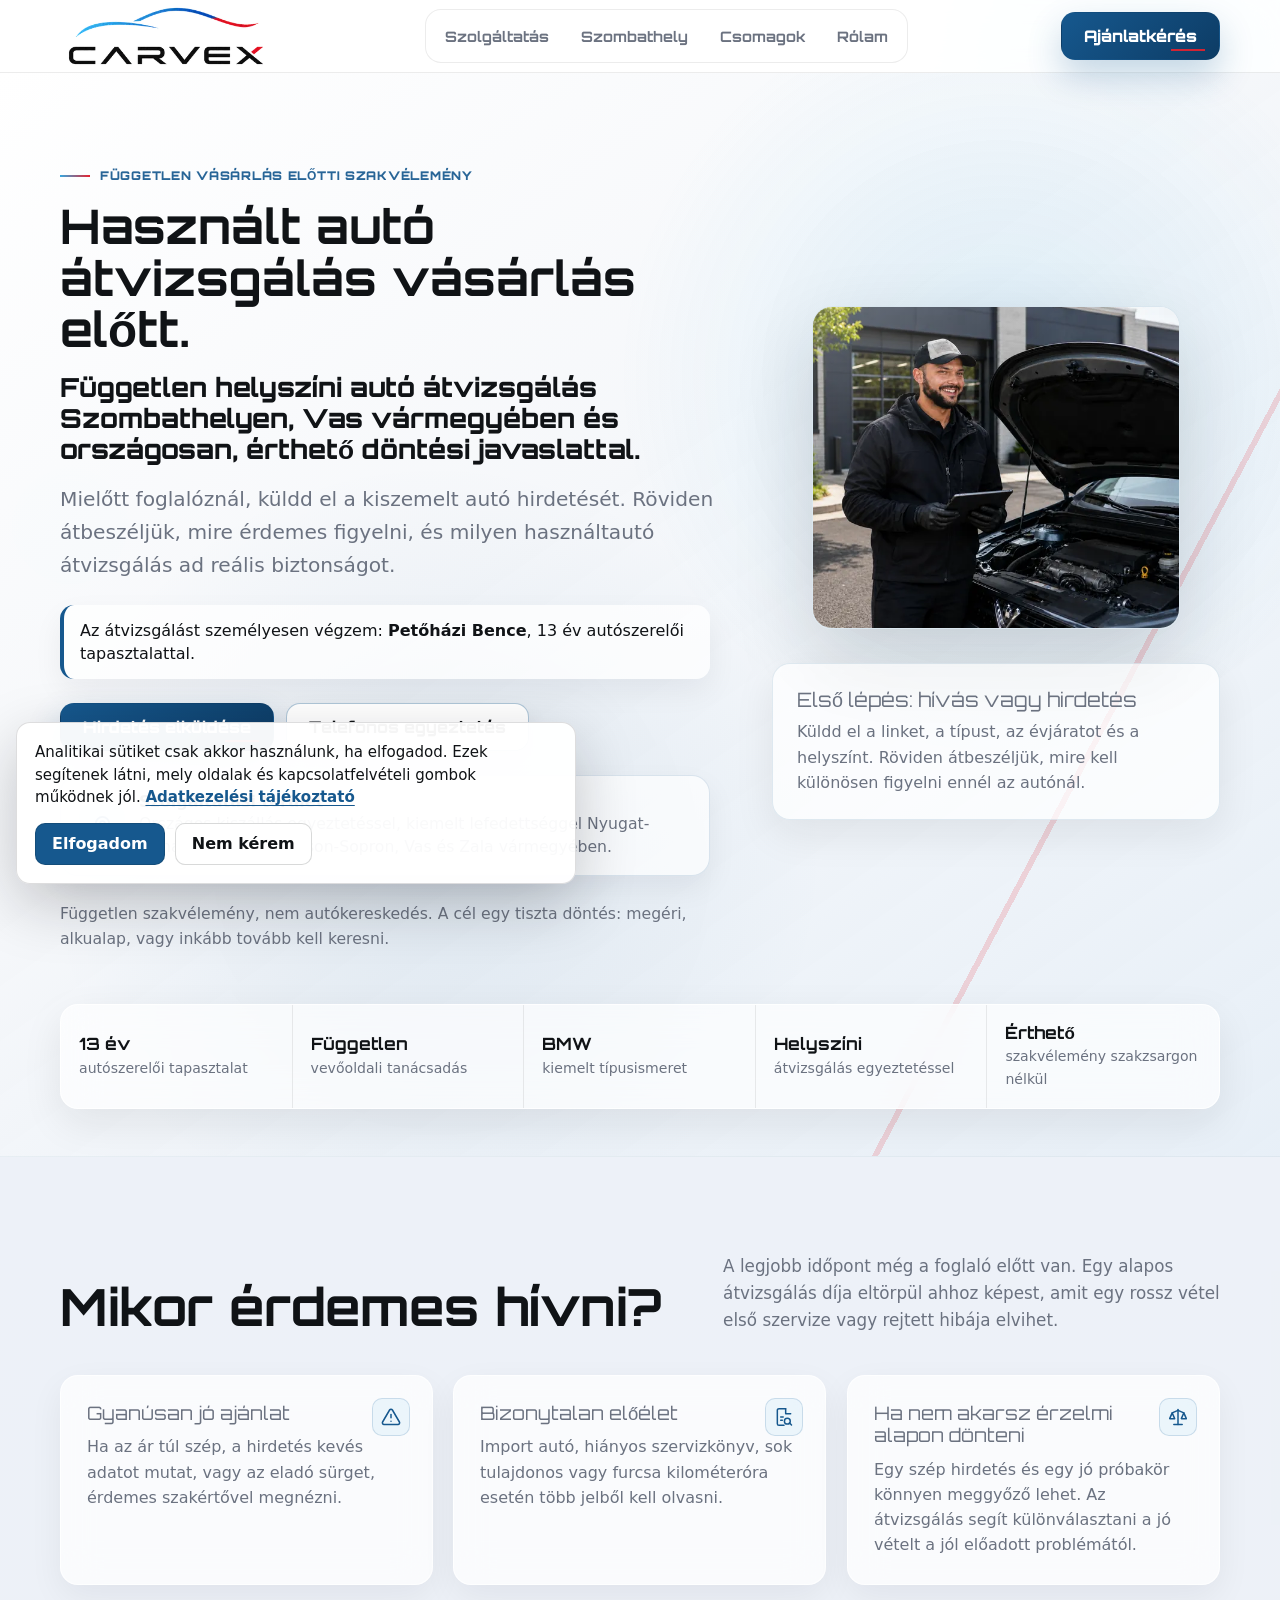
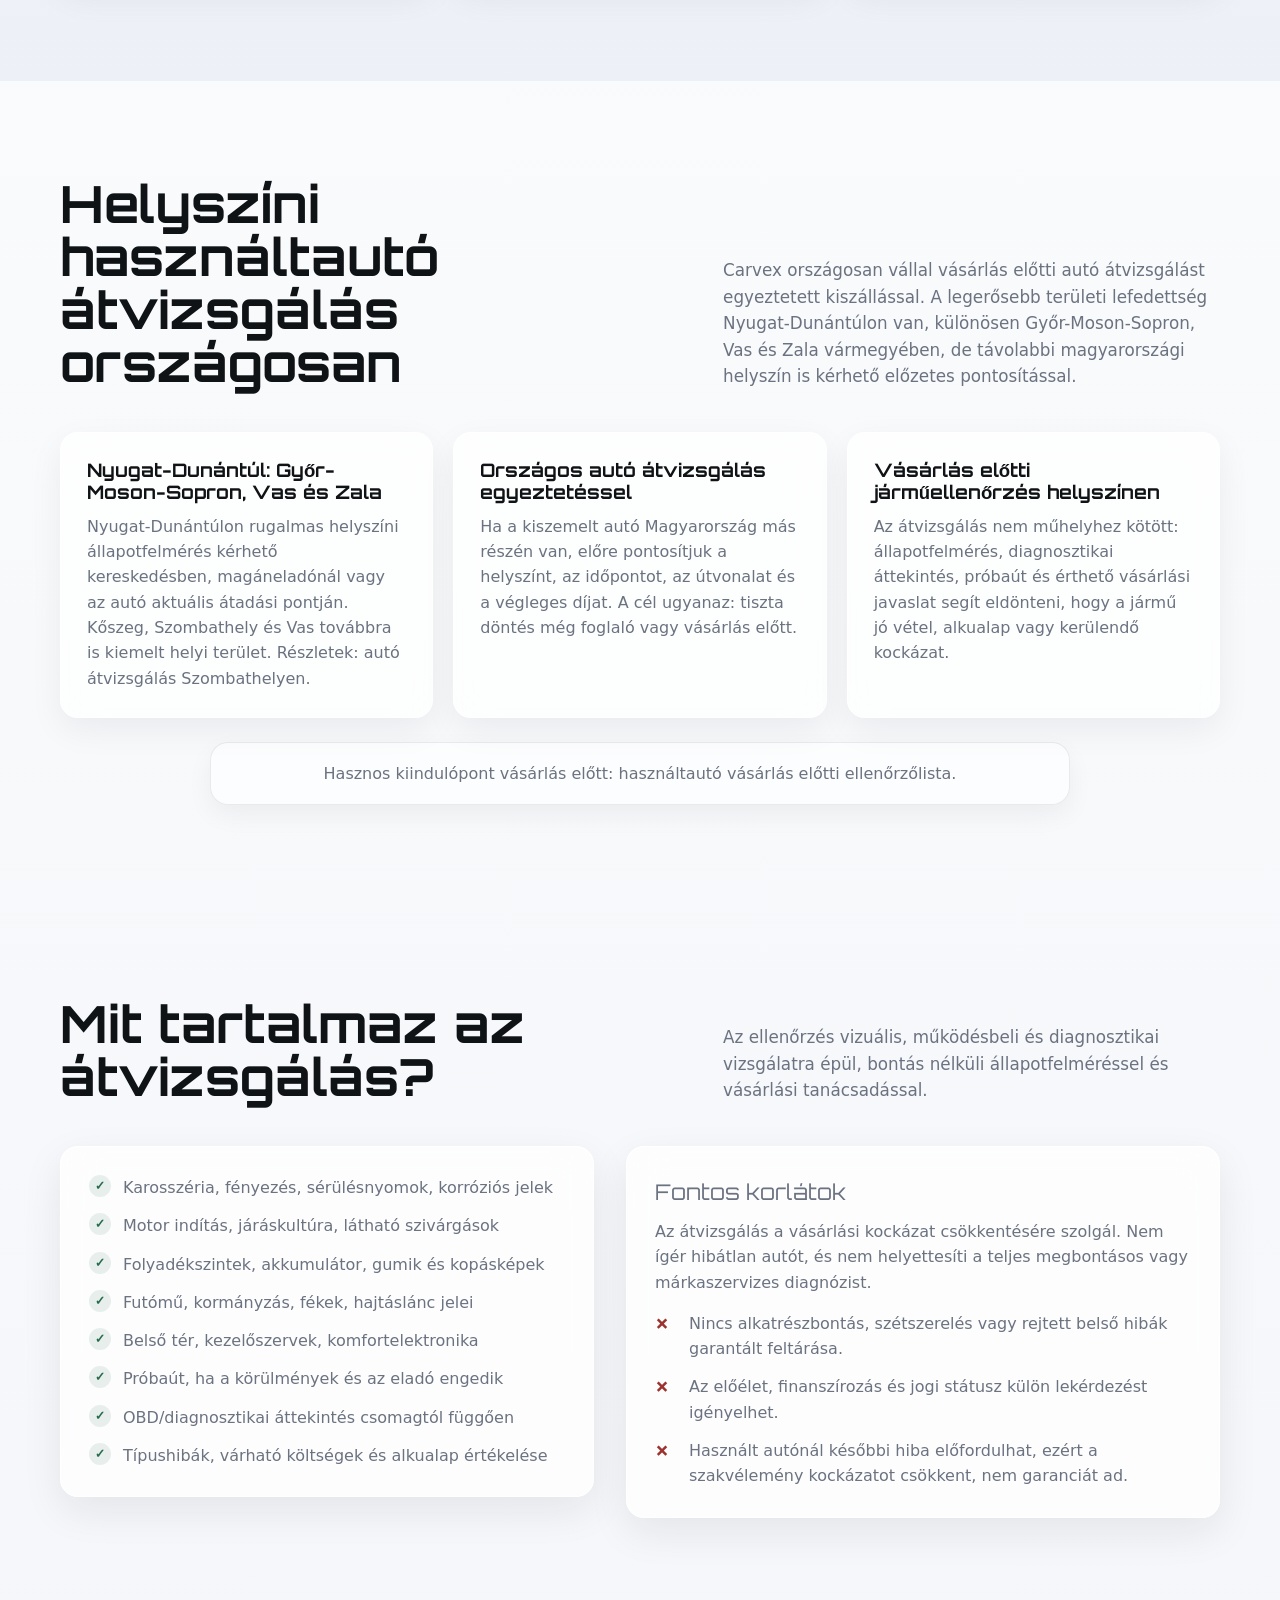
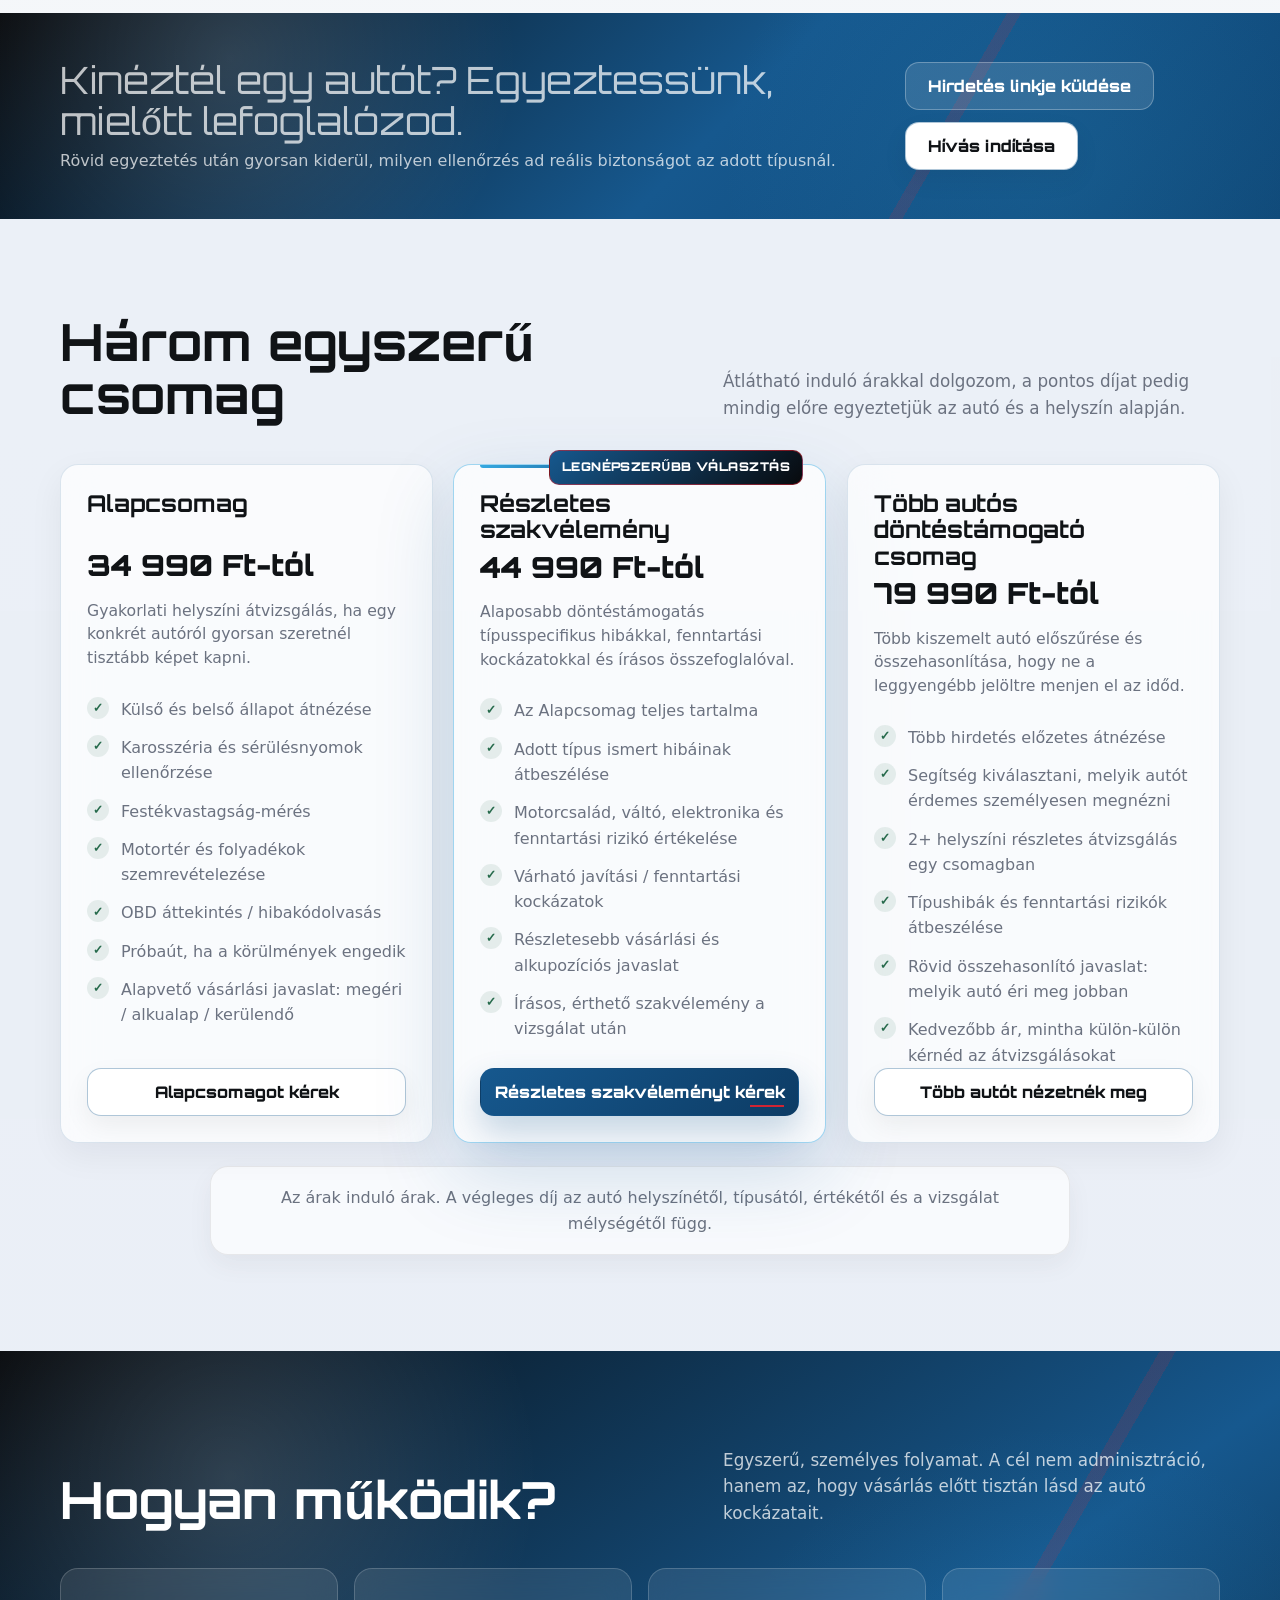
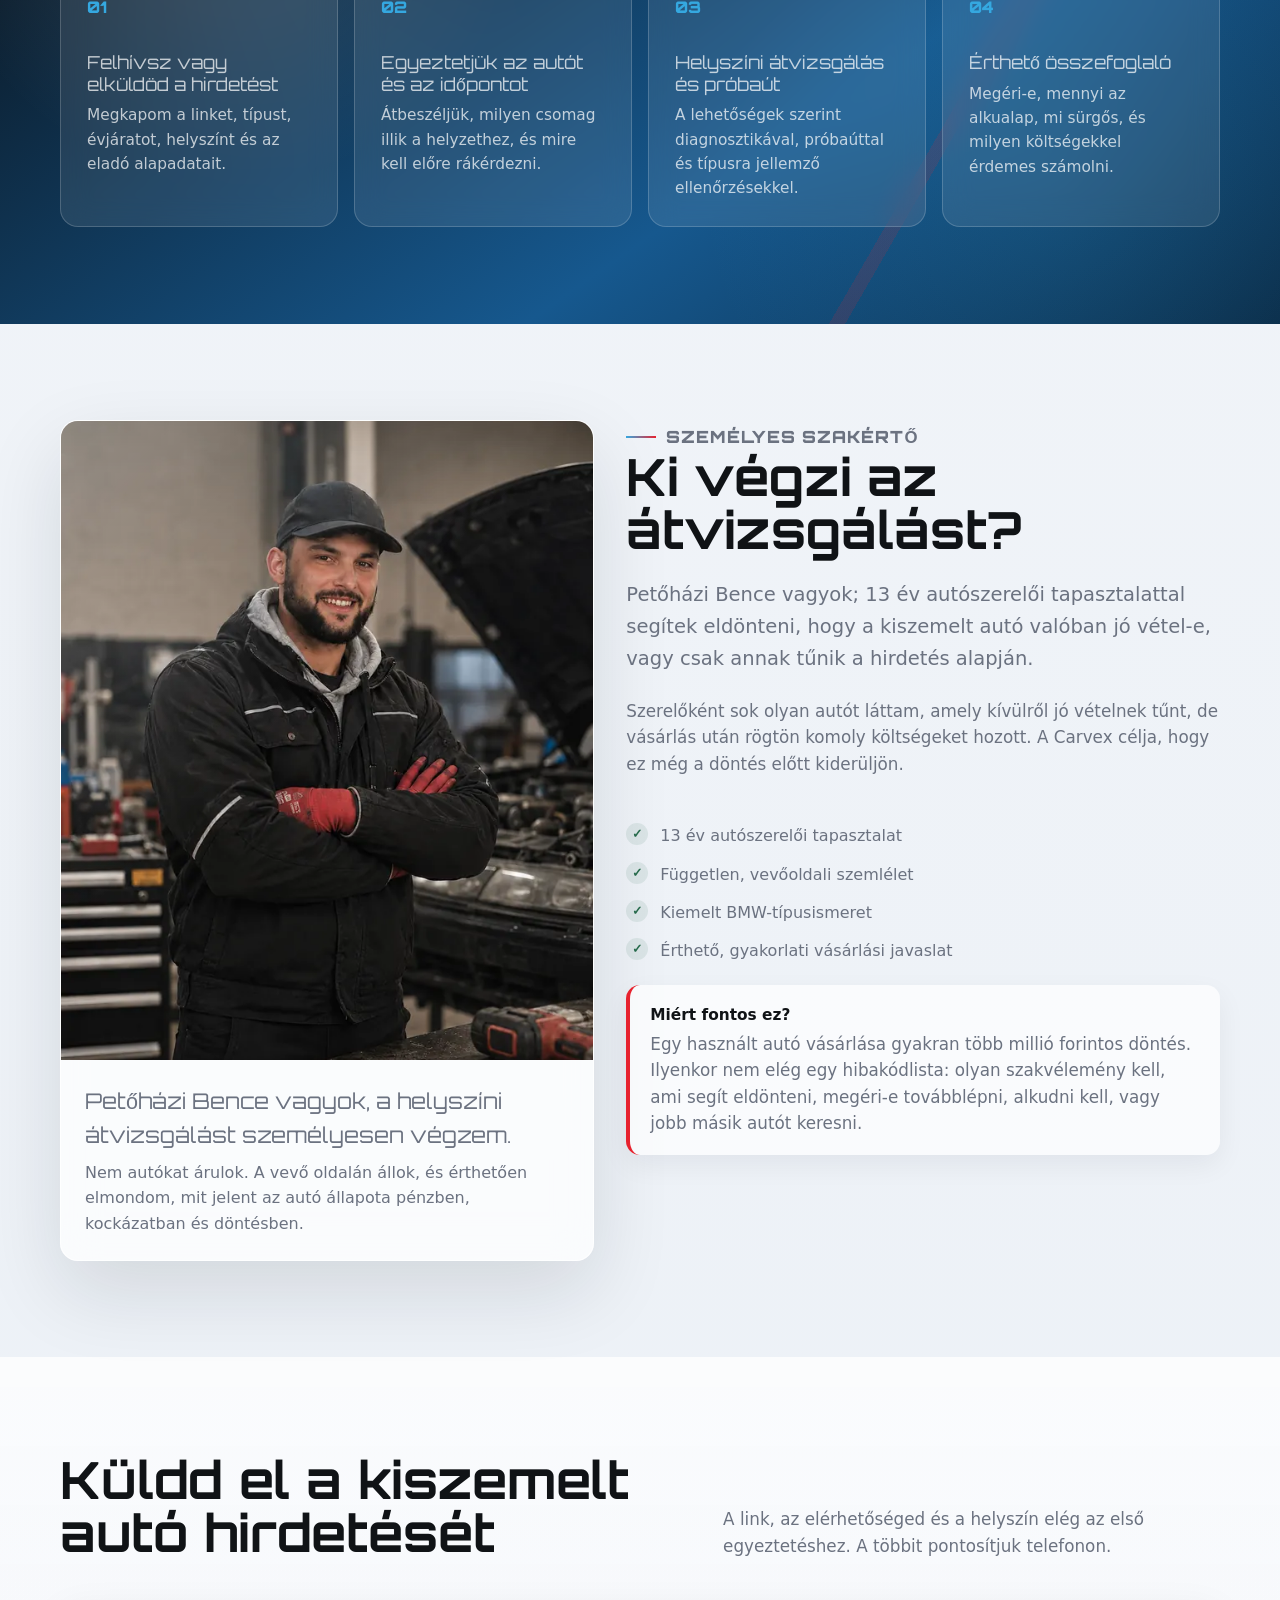
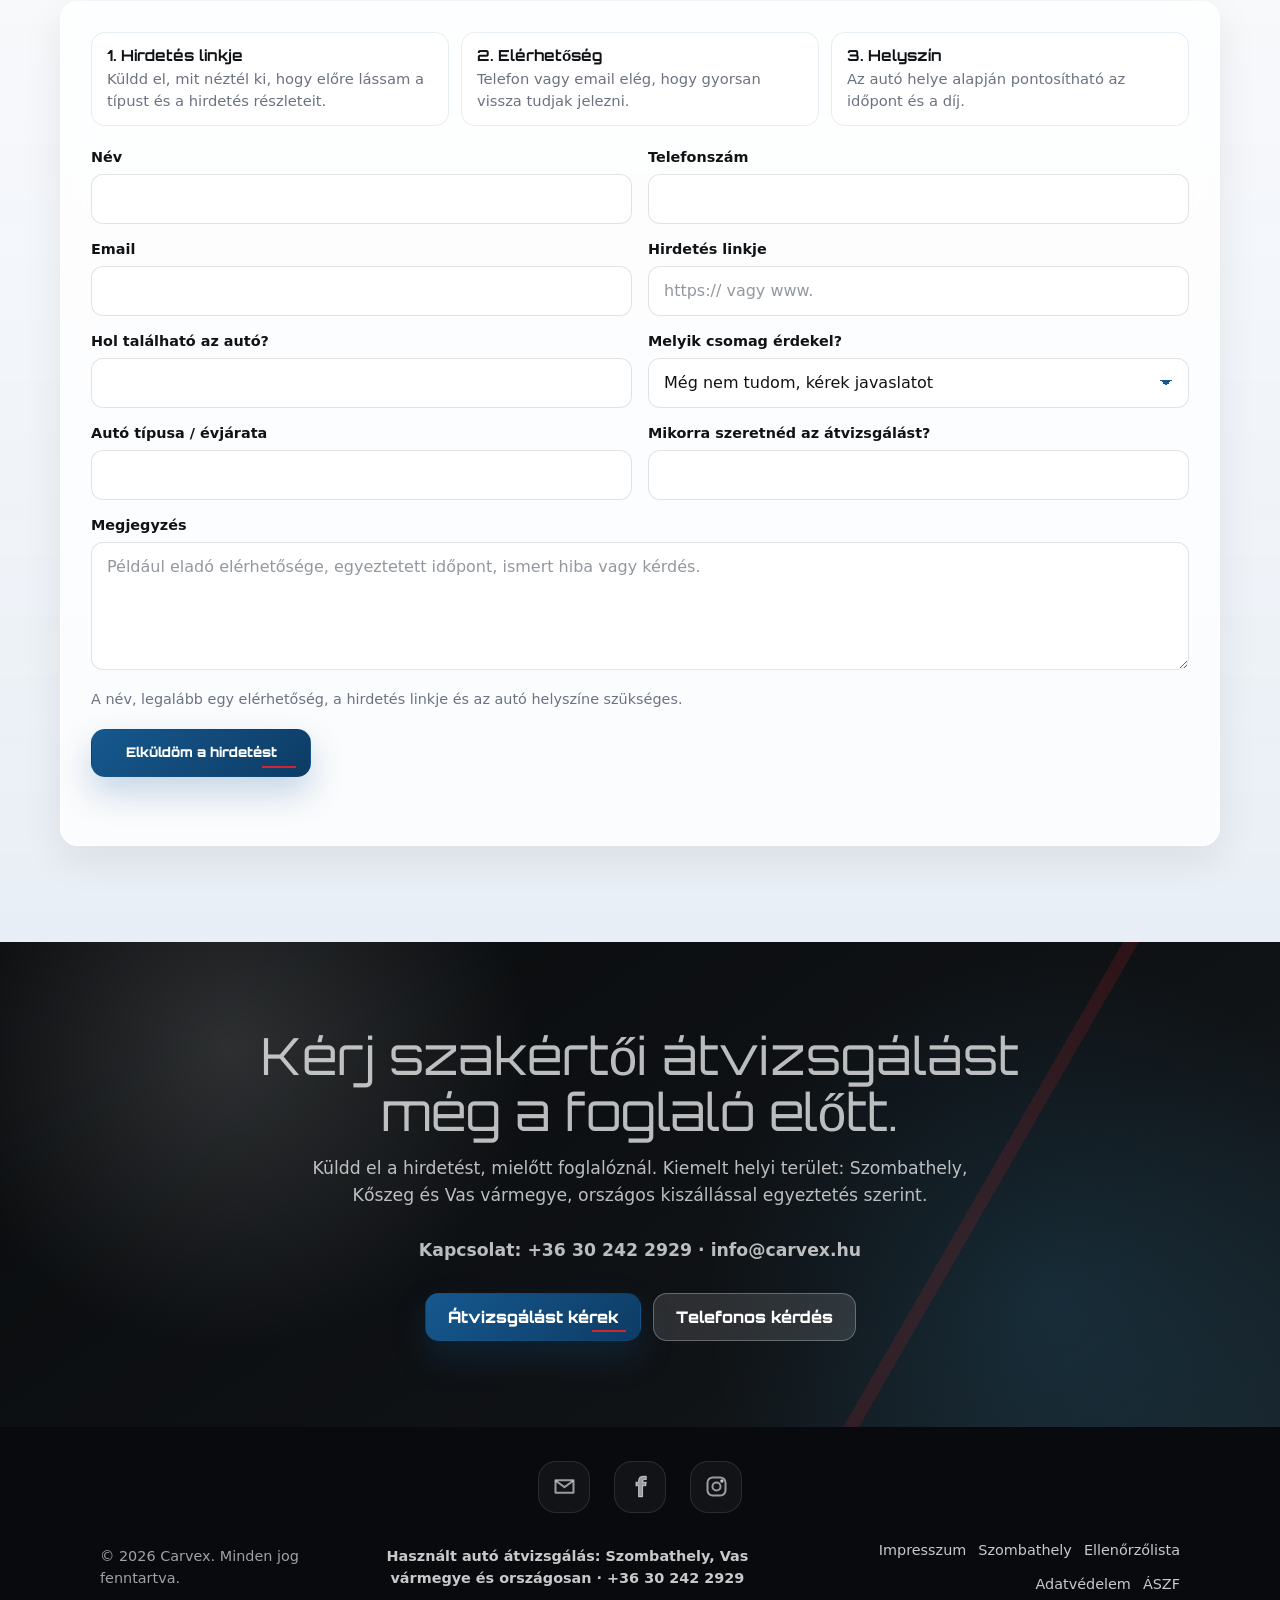
==== commit fe7bcc36: "Tune SEO targeting for inspection queries" ====
--- a/index.html
+++ b/index.html
@@ -3,22 +3,22 @@
 <head>
   <meta charset="UTF-8">
   <meta name="viewport" content="width=device-width, initial-scale=1.0">
-  <title>Használtautó átvizsgálás országosan | Carvex</title>
-  <meta name="description" content="Független helyszíni használtautó átvizsgálás országosan, kiemelten Nyugat-Dunántúlon: Győr-Moson-Sopron, Vas és Zala vármegyében.">
+  <title>Használt autó átvizsgálás | Carvex</title>
+  <meta name="description" content="Független helyszíni használt autó átvizsgálás vásárlás előtt országosan, kiemelten Szombathelyen, Vas vármegyében és Nyugat-Dunántúlon.">
   <meta name="robots" content="index,follow">
   <meta name="author" content="Carvex">
   <link rel="canonical" href="https://carvex.hu/">
   <meta property="og:locale" content="hu_HU">
   <meta property="og:type" content="website">
   <meta property="og:site_name" content="Carvex">
-  <meta property="og:title" content="Használtautó átvizsgálás országosan | Carvex">
-  <meta property="og:description" content="Független helyszíni használtautó átvizsgálás Magyarországon, erős nyugat-dunántúli lefedettséggel és érthető vásárlási javaslattal.">
+  <meta property="og:title" content="Használt autó átvizsgálás | Carvex">
+  <meta property="og:description" content="Független helyszíni használt autó átvizsgálás vásárlás előtt Magyarországon, erős szombathelyi és nyugat-dunántúli lefedettséggel.">
   <meta property="og:url" content="https://carvex.hu/">
   <meta property="og:image" content="https://carvex.hu/expert-photo-notext-1200.webp">
   <meta property="og:image:alt" content="Carvex szakértő használtautó motorterét vizsgálja">
   <meta name="twitter:card" content="summary_large_image">
-  <meta name="twitter:title" content="Használtautó átvizsgálás országosan | Carvex">
-  <meta name="twitter:description" content="Független helyszíni használtautó átvizsgálás országosan, érthető vásárlási javaslattal.">
+  <meta name="twitter:title" content="Használt autó átvizsgálás | Carvex">
+  <meta name="twitter:description" content="Független helyszíni használt autó átvizsgálás vásárlás előtt, érthető döntési javaslattal.">
   <meta name="twitter:image" content="https://carvex.hu/expert-photo-notext-1200.webp">
   <link rel="preconnect" href="https://fonts.googleapis.com">
   <link rel="preconnect" href="https://fonts.gstatic.com" crossorigin>
@@ -55,13 +55,13 @@
             "https://www.facebook.com/carvex.hu",
             "https://www.instagram.com/carvex.hu/"
           ],
-          "description": "Független helyszíni használtautó átvizsgálás és vásárlási tanácsadás 13 év autószerelői tapasztalattal."
+          "description": "Független helyszíni használt autó átvizsgálás és vásárlási tanácsadás 13 év autószerelői tapasztalattal."
         },
         {
           "@type": "Service",
           "@id": "https://carvex.hu/#service",
-          "name": "Használtautó átvizsgálás vásárlás előtt",
-          "serviceType": "Használtautó állapotfelmérés és vásárlási tanácsadás",
+          "name": "Használt autó átvizsgálás vásárlás előtt",
+          "serviceType": "Használtautó állapotfelmérés, autó átvizsgálás és vásárlási tanácsadás",
           "provider": {
             "@id": "https://carvex.hu/#business"
           },
@@ -1490,6 +1490,22 @@
       gap: 16px;
     }
 
+    .footer-contact,
+    .contact-proof {
+      color: rgba(255, 255, 255, 0.78);
+      font-weight: 800;
+    }
+
+    .footer-contact a,
+    .contact-proof a {
+      color: inherit;
+    }
+
+    .footer-contact {
+      max-width: 430px;
+      text-align: center;
+    }
+
     .footer-links {
       display: flex;
       flex-wrap: wrap;
@@ -2121,6 +2137,11 @@
       .footer-row {
         flex-direction: column;
         align-items: flex-start;
+      }
+
+      .footer-contact {
+        max-width: none;
+        text-align: left;
       }
 
       .footer-links {
@@ -2258,9 +2279,9 @@
       <div class="hero-inner">
         <div>
           <p class="eyebrow">Független vásárlás előtti szakvélemény</p>
-          <h1 id="hero-title">Ne a vásárlás után derüljön ki, mit rejt az autó.</h1>
-          <p class="hero-subhead">Független helyszíni átvizsgálás, érthető döntési javaslattal.</p>
-          <p class="lead">Mielőtt foglalóznál, küldd el a kiszemelt autó hirdetését. Röviden átbeszéljük, mire érdemes figyelni, és milyen átvizsgálás ad reális biztonságot.</p>
+          <h1 id="hero-title">Használt autó átvizsgálás vásárlás előtt.</h1>
+          <p class="hero-subhead">Független helyszíni autó átvizsgálás Szombathelyen, Vas vármegyében és országosan, érthető döntési javaslattal.</p>
+          <p class="lead">Mielőtt foglalóznál, küldd el a kiszemelt autó hirdetését. Röviden átbeszéljük, mire érdemes figyelni, és milyen használtautó átvizsgálás ad reális biztonságot.</p>
           <p class="hero-identity">Az átvizsgálást személyesen végzem: <strong>Petőházi Bence</strong>, 13 év autószerelői tapasztalattal.</p>
           <div class="hero-actions">
             <a class="button primary" href="#hirdetes-kuldese">Hirdetés elküldése</a>
@@ -2703,7 +2724,8 @@
     <section id="kapcsolat" class="final">
       <div class="container">
         <p class="cta-title">Kérj szakértői átvizsgálást még a foglaló előtt.</p>
-        <p>Küldd el a hirdetést, mielőtt foglalóznál.</p>
+        <p>Küldd el a hirdetést, mielőtt foglalóznál. Kiemelt helyi terület: Szombathely, Kőszeg és Vas vármegye, országos kiszállással egyeztetés szerint.</p>
+        <p class="contact-proof">Kapcsolat: <a href="tel:+36302422929">+36 30 242 2929</a> · <a href="mailto:info@carvex.hu">info@carvex.hu</a></p>
         <div class="cta-actions">
           <a class="button primary" href="#hirdetes-kuldese">Átvizsgálást kérek</a>
           <a class="button light phone-cta" href="tel:+36302422929" data-phone-cta data-phone-label="+36 30 242 2929">Telefonos kérdés</a>
@@ -2736,6 +2758,7 @@
       </nav>
       <div class="footer-row">
         <span>© 2026 Carvex. Minden jog fenntartva.</span>
+        <span class="footer-contact">Használt autó átvizsgálás: Szombathely, Vas vármegye és országosan · <a href="tel:+36302422929">+36 30 242 2929</a></span>
         <nav class="footer-links" aria-label="Jogi információk">
           <a href="./impresszum.html">Impresszum</a>
           <a href="./auto-atvizsgalas-szombathely.html">Szombathely</a>
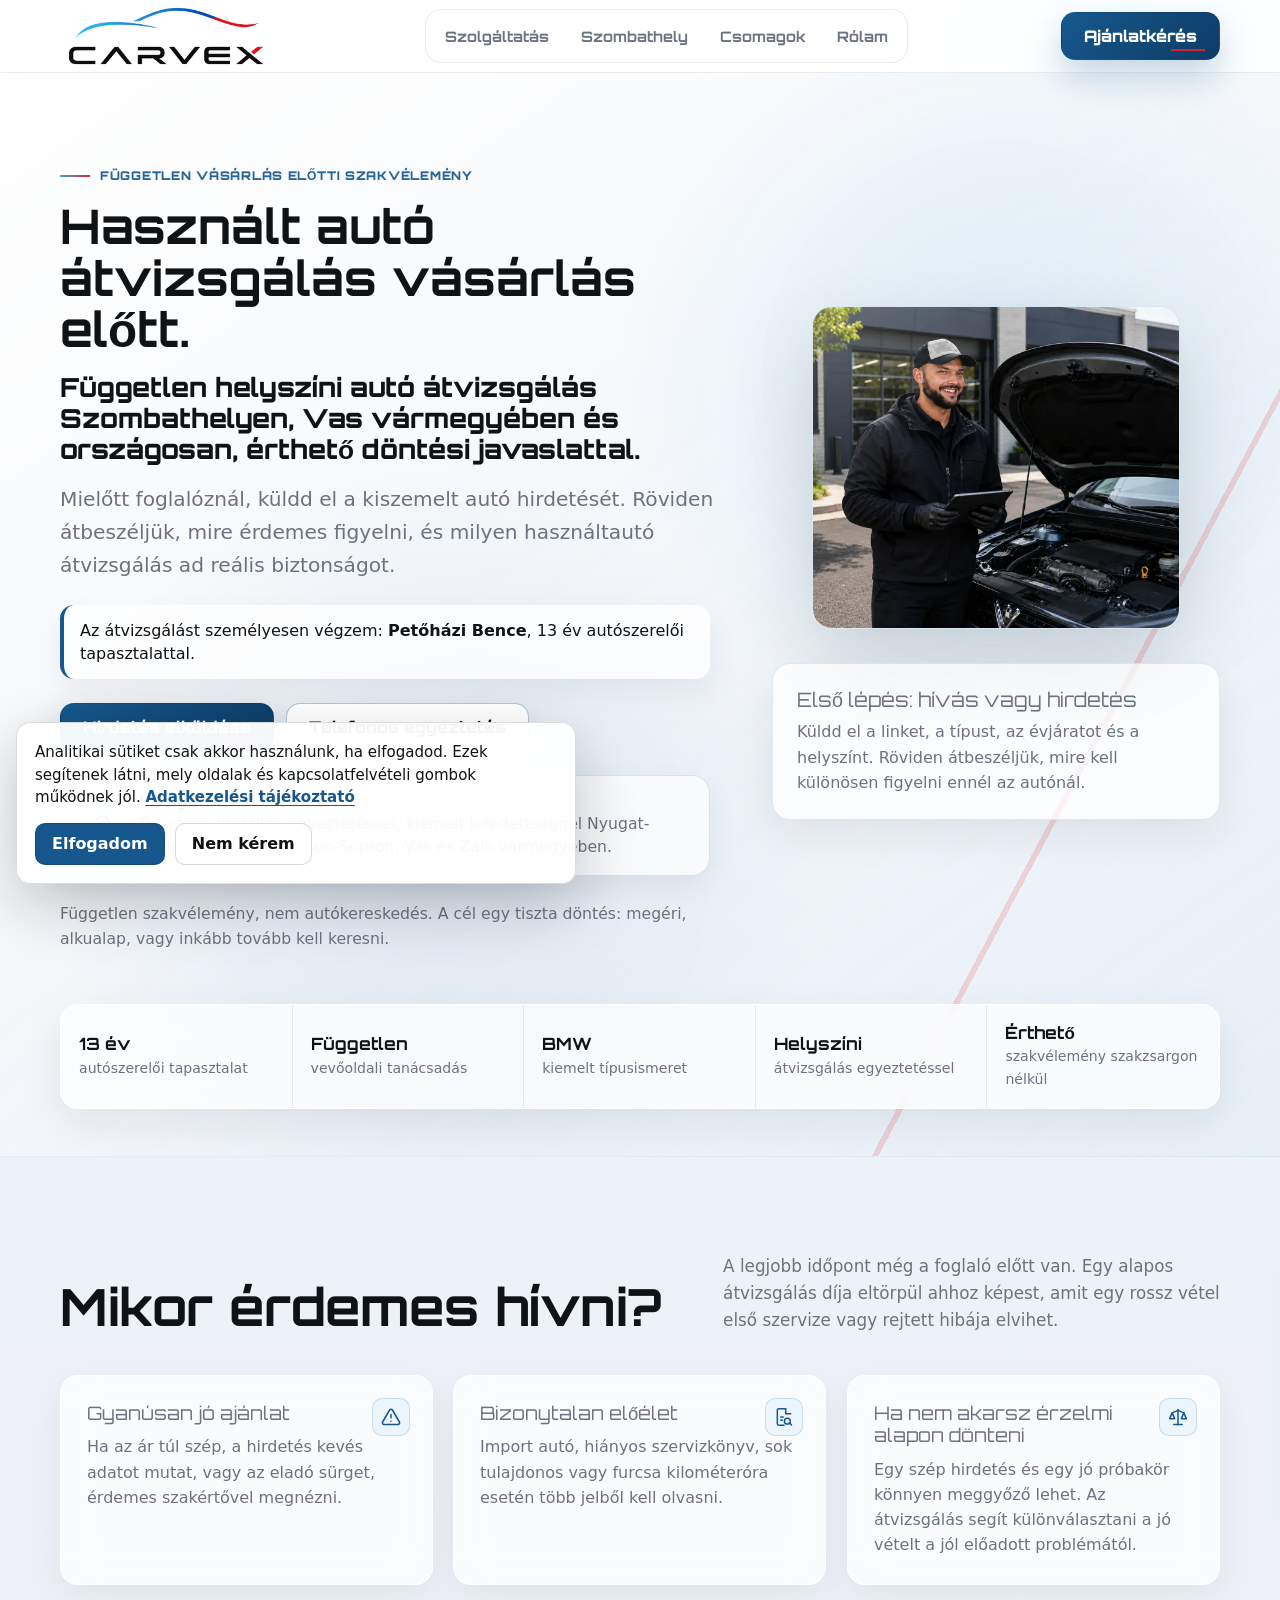
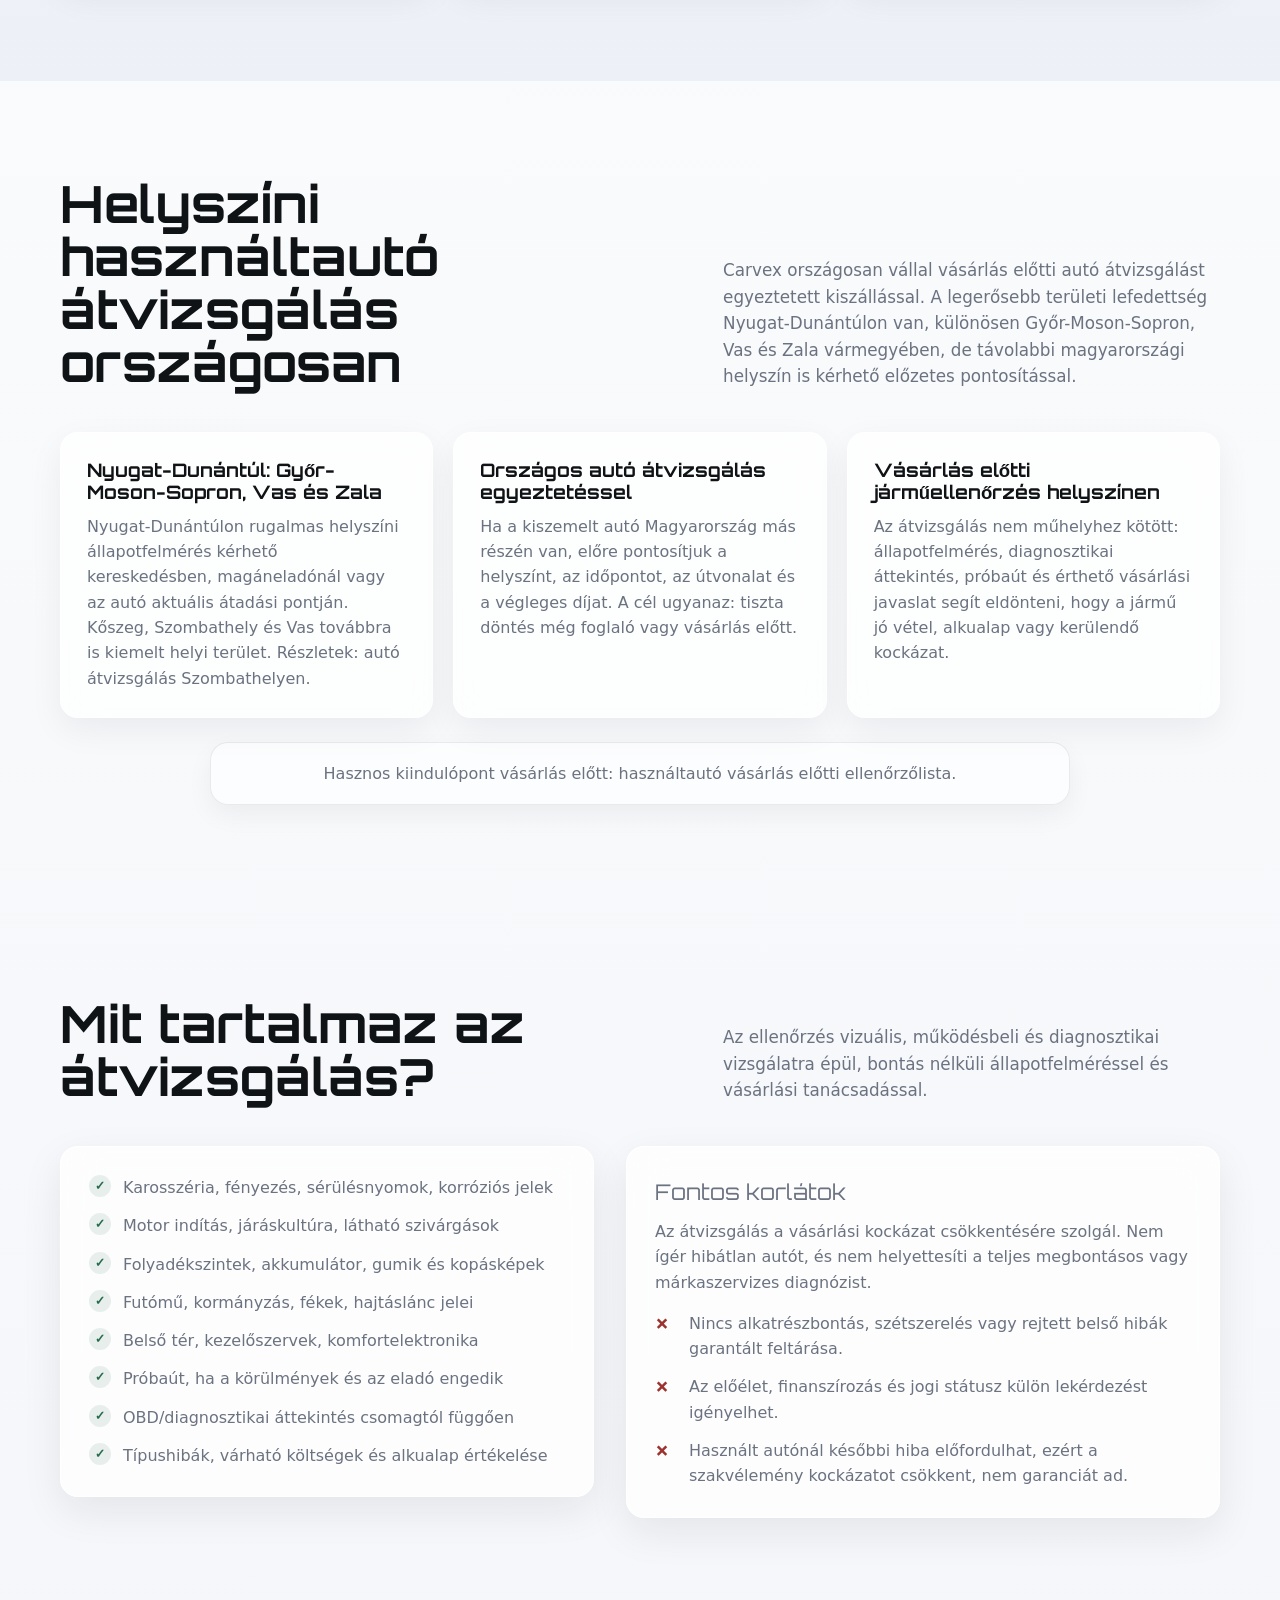
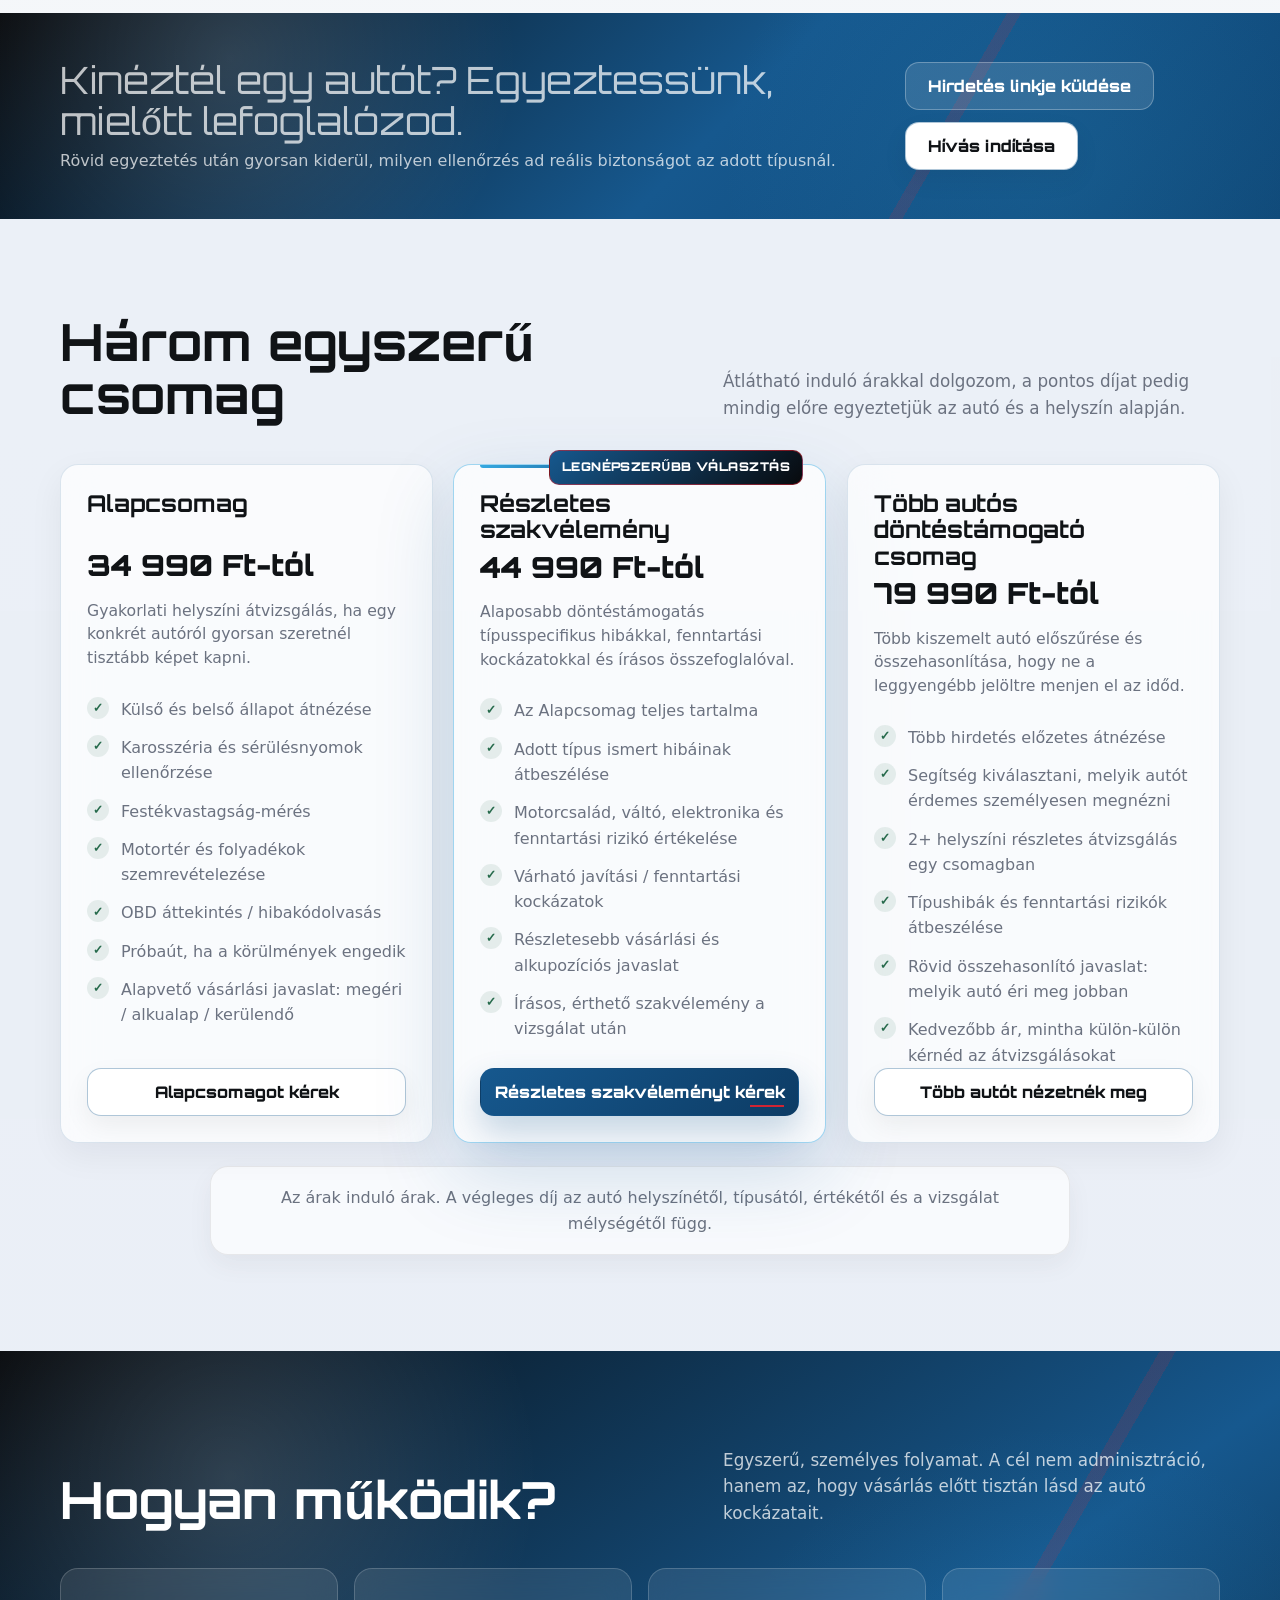
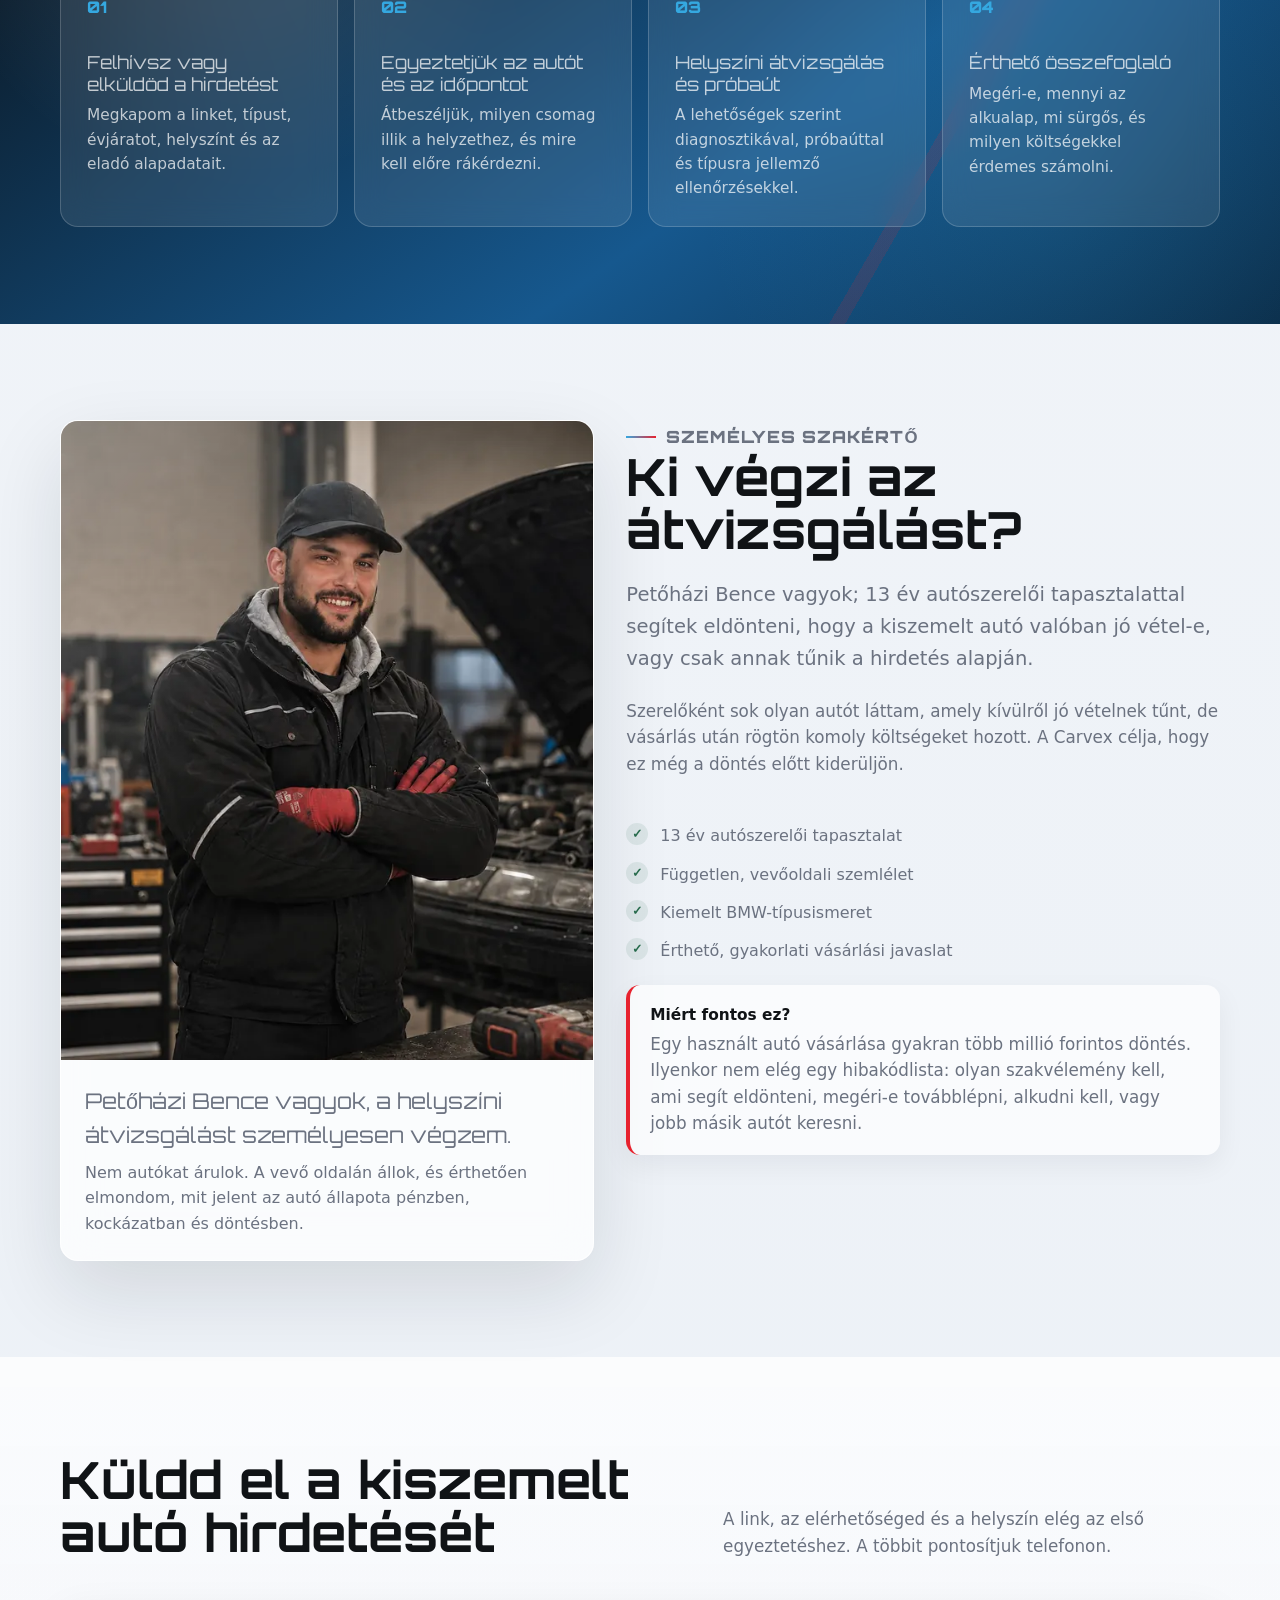
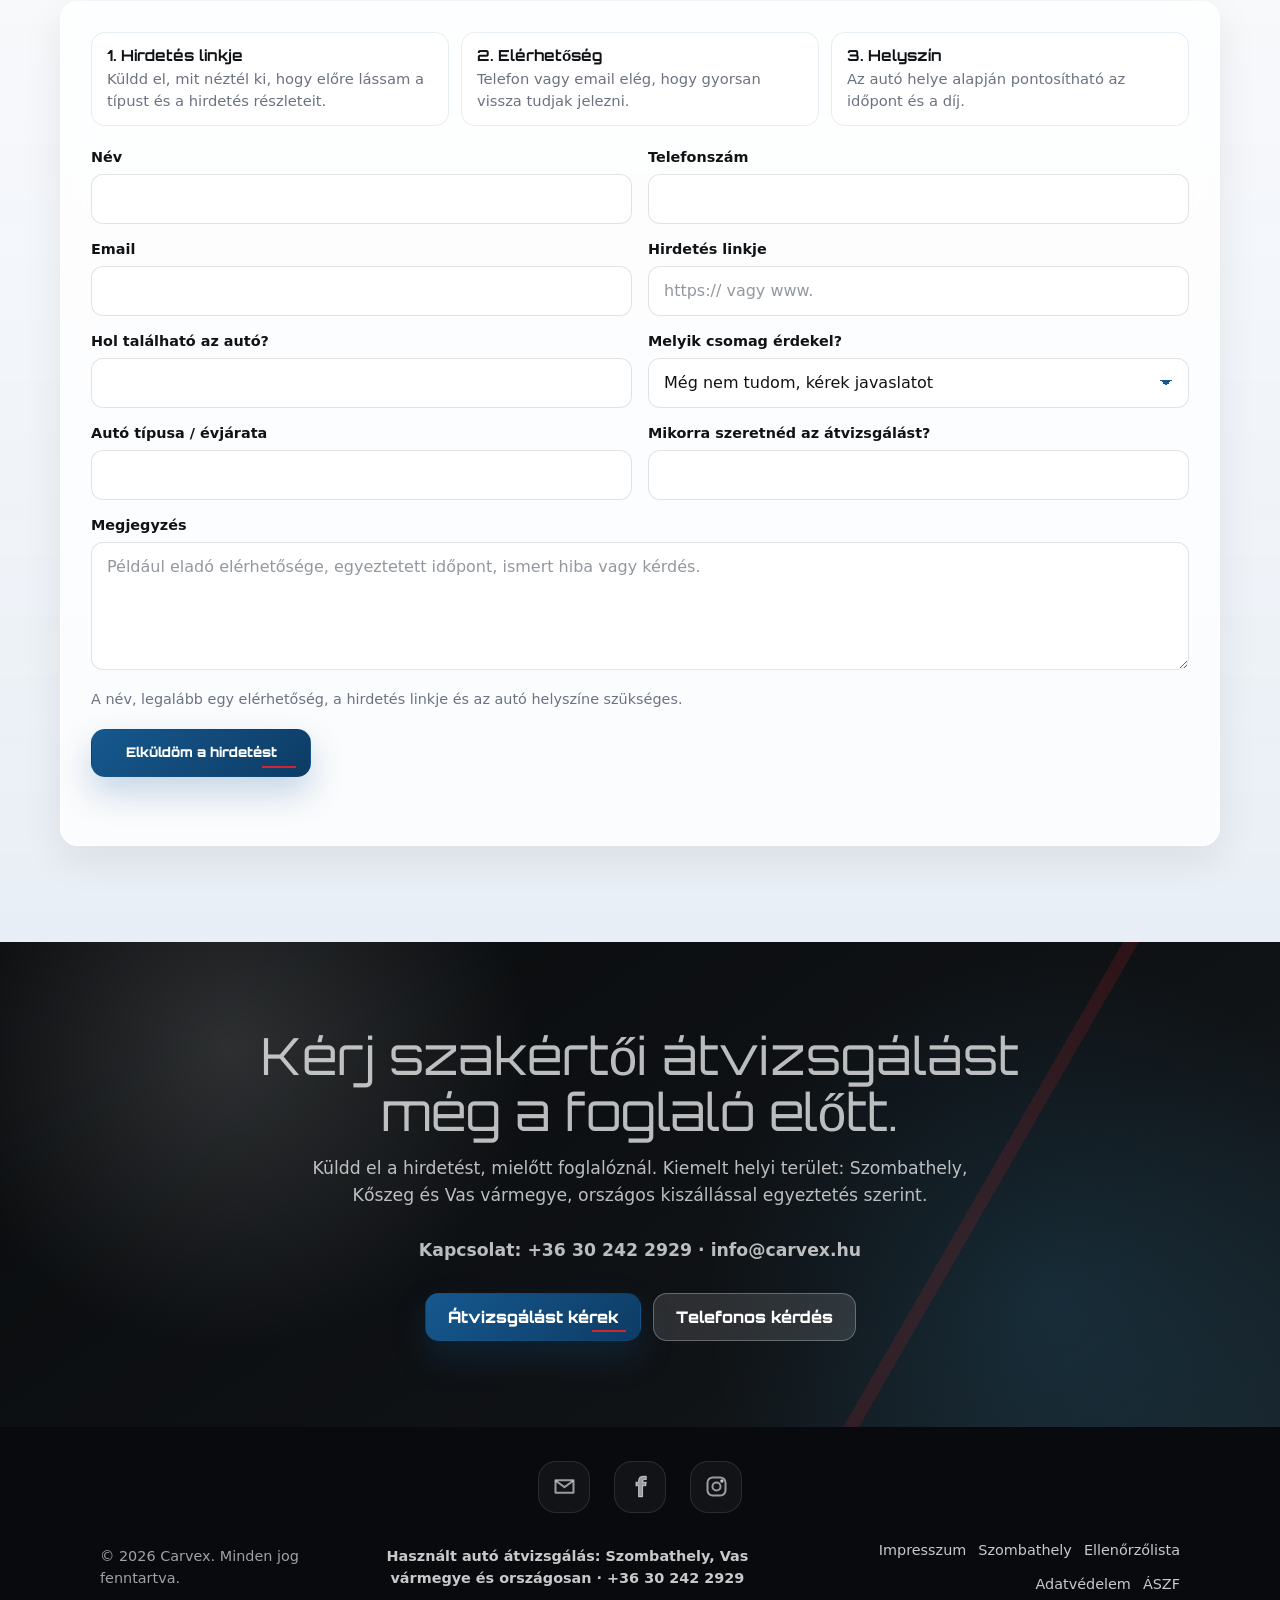
==== commit 01b3380b: "Add Google Tag Manager to all pages" ====
--- a/index.html
+++ b/index.html
@@ -1,6 +1,13 @@
 <!DOCTYPE html>
 <html lang="hu">
 <head>
+  <!-- Google Tag Manager -->
+  <script>(function(w,d,s,l,i){w[l]=w[l]||[];w[l].push({'gtm.start':
+  new Date().getTime(),event:'gtm.js'});var f=d.getElementsByTagName(s)[0],
+  j=d.createElement(s),dl=l!='dataLayer'?'&l='+l:'';j.async=true;j.src=
+  'https://www.googletagmanager.com/gtm.js?id='+i+dl;f.parentNode.insertBefore(j,f);
+  })(window,document,'script','dataLayer','GTM-TF6K4K5L');</script>
+  <!-- End Google Tag Manager -->
   <meta charset="UTF-8">
   <meta name="viewport" content="width=device-width, initial-scale=1.0">
   <title>Használt autó átvizsgálás | Carvex</title>
@@ -2233,6 +2240,10 @@
   </style>
 </head>
 <body>
+  <!-- Google Tag Manager (noscript) -->
+  <noscript><iframe src="https://www.googletagmanager.com/ns.html?id=GTM-TF6K4K5L"
+  height="0" width="0" style="display:none;visibility:hidden"></iframe></noscript>
+  <!-- End Google Tag Manager (noscript) -->
   <header class="topbar">
     <nav class="nav" aria-label="Fő navigáció">
       <a class="brand" href="#top" aria-label="Carvex kezdőlap">
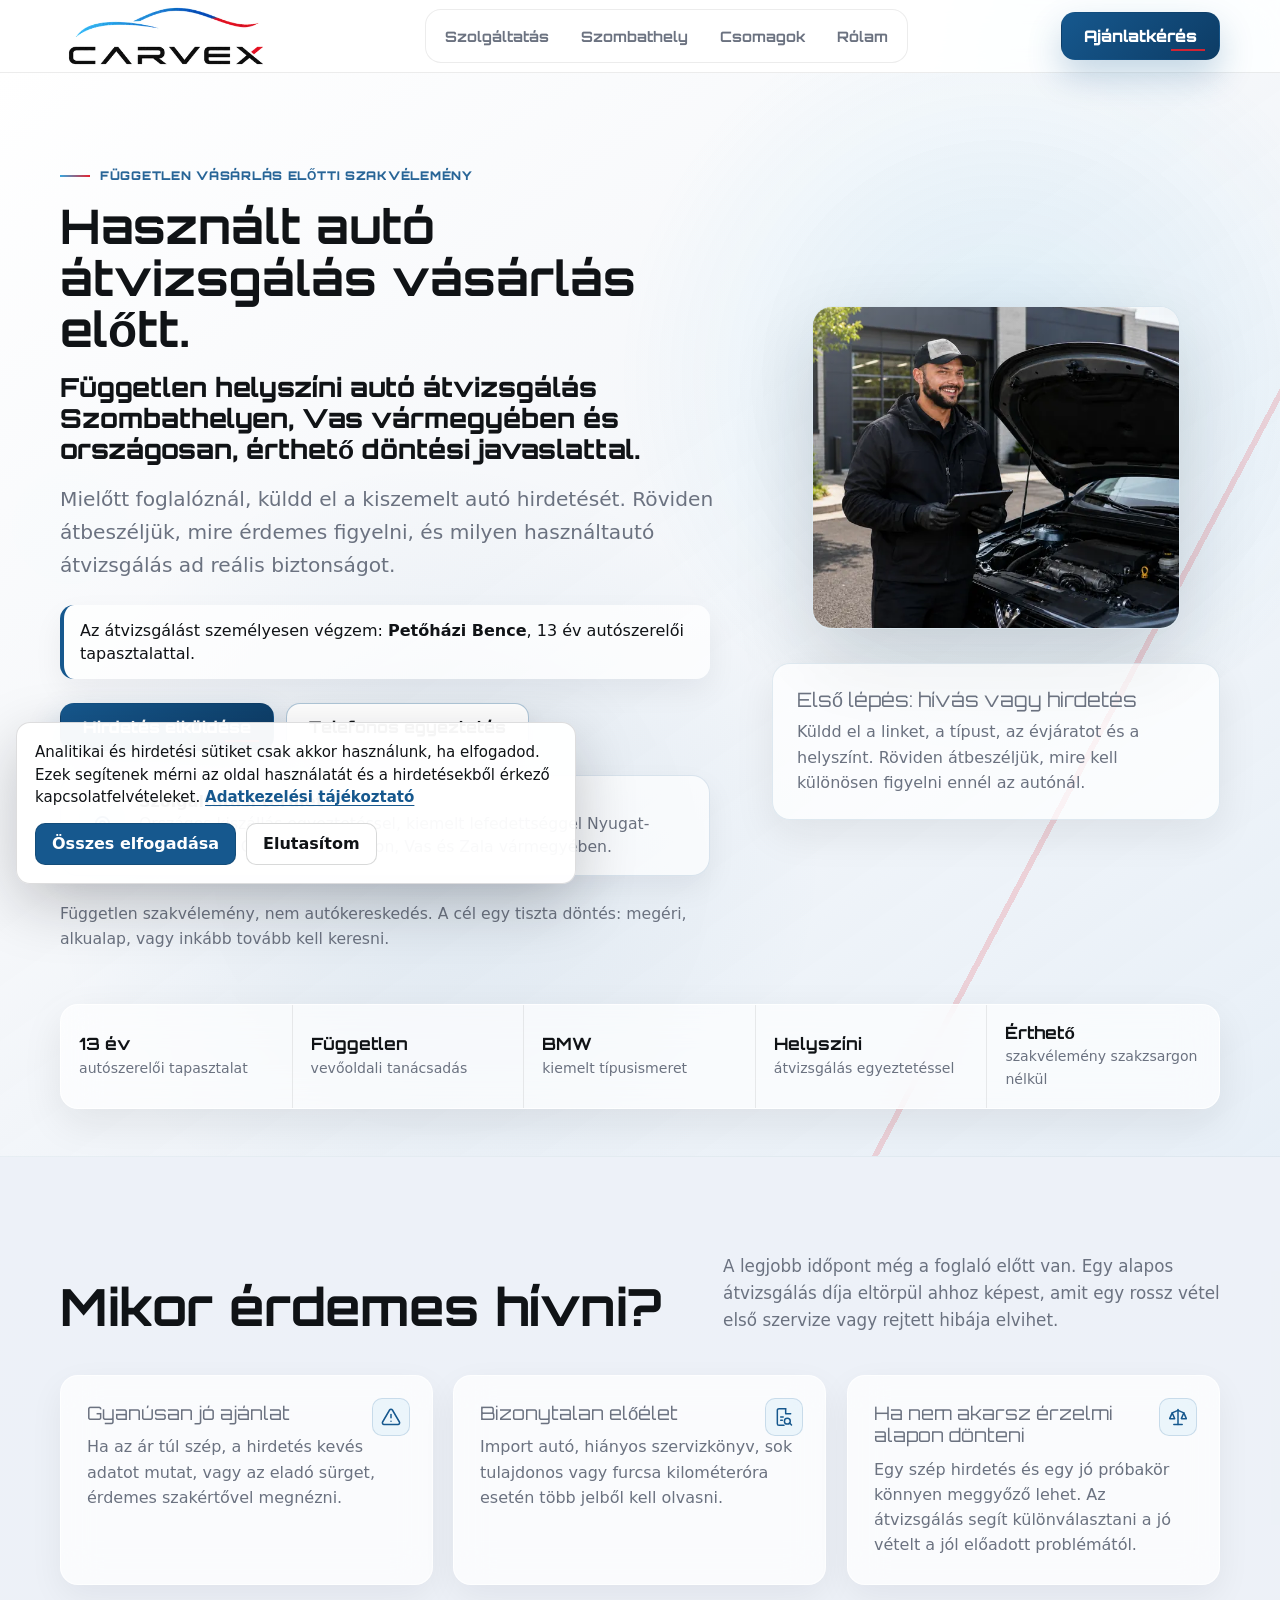
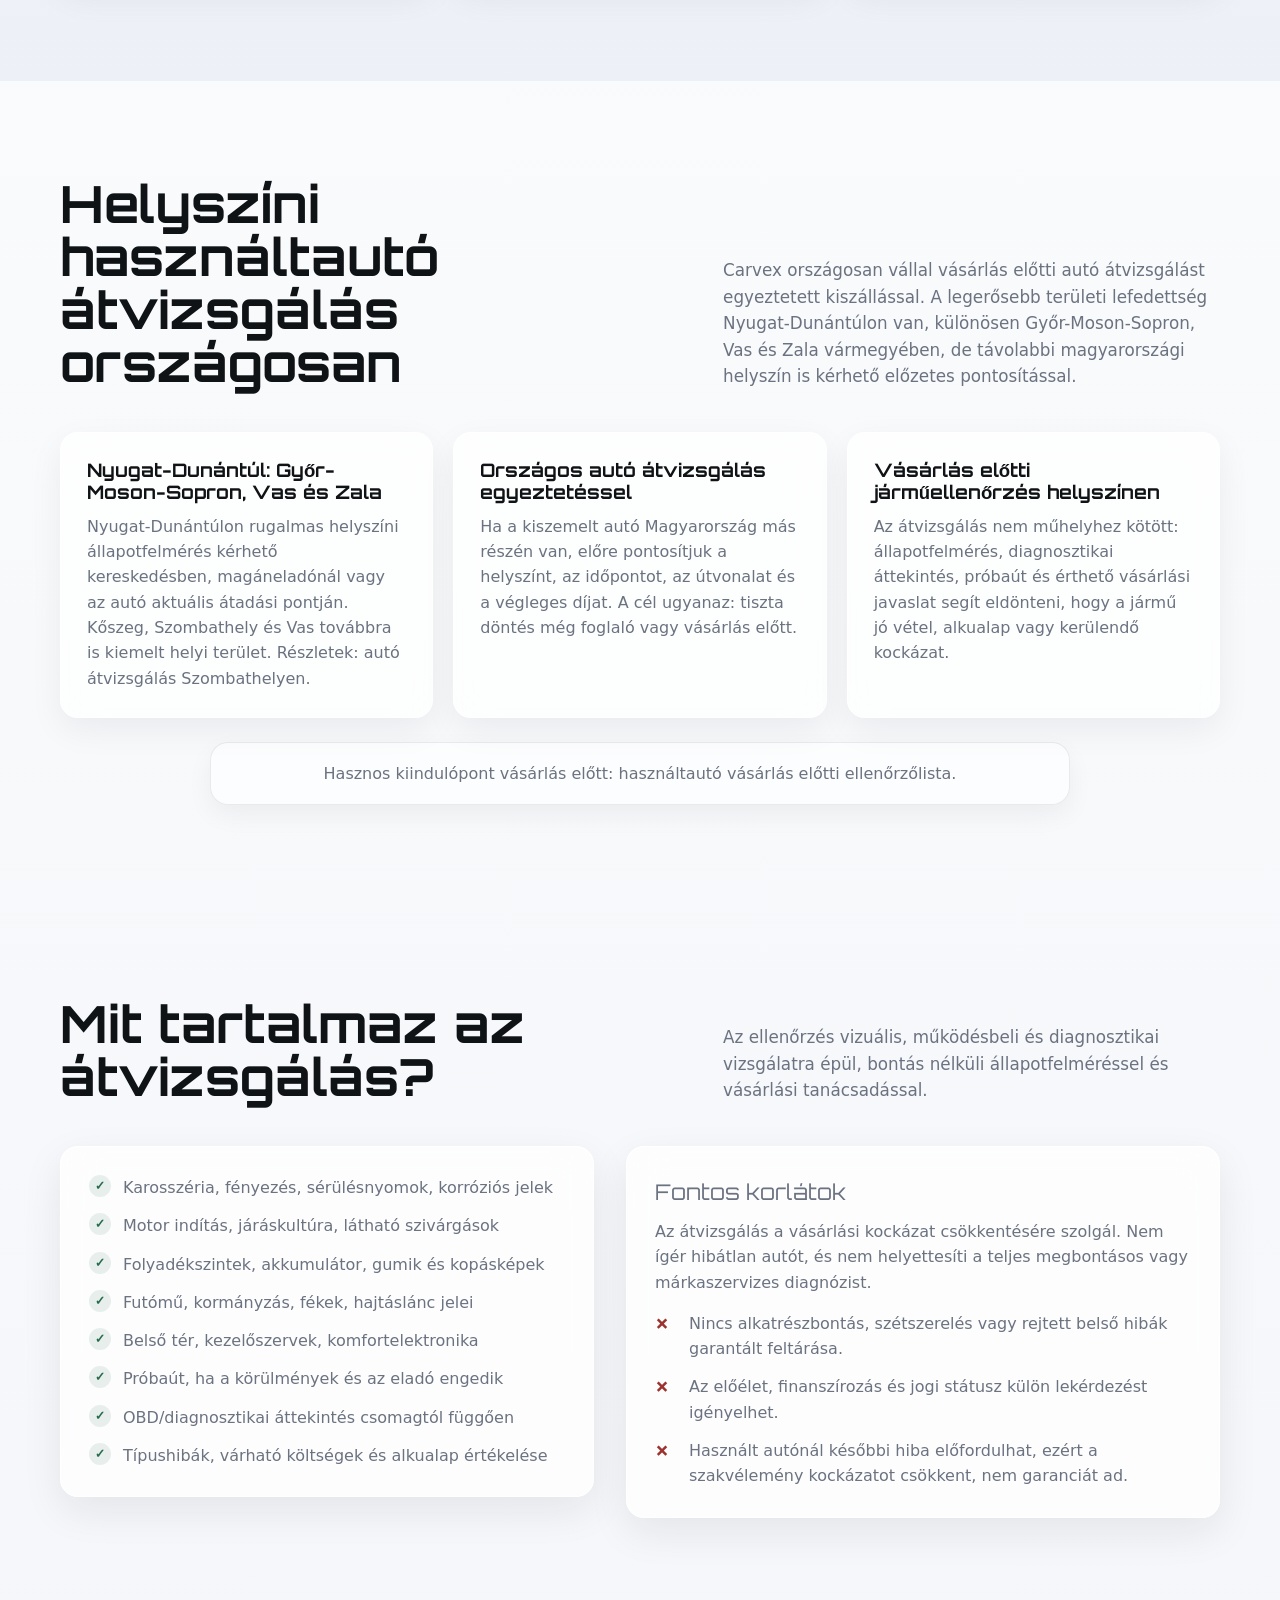
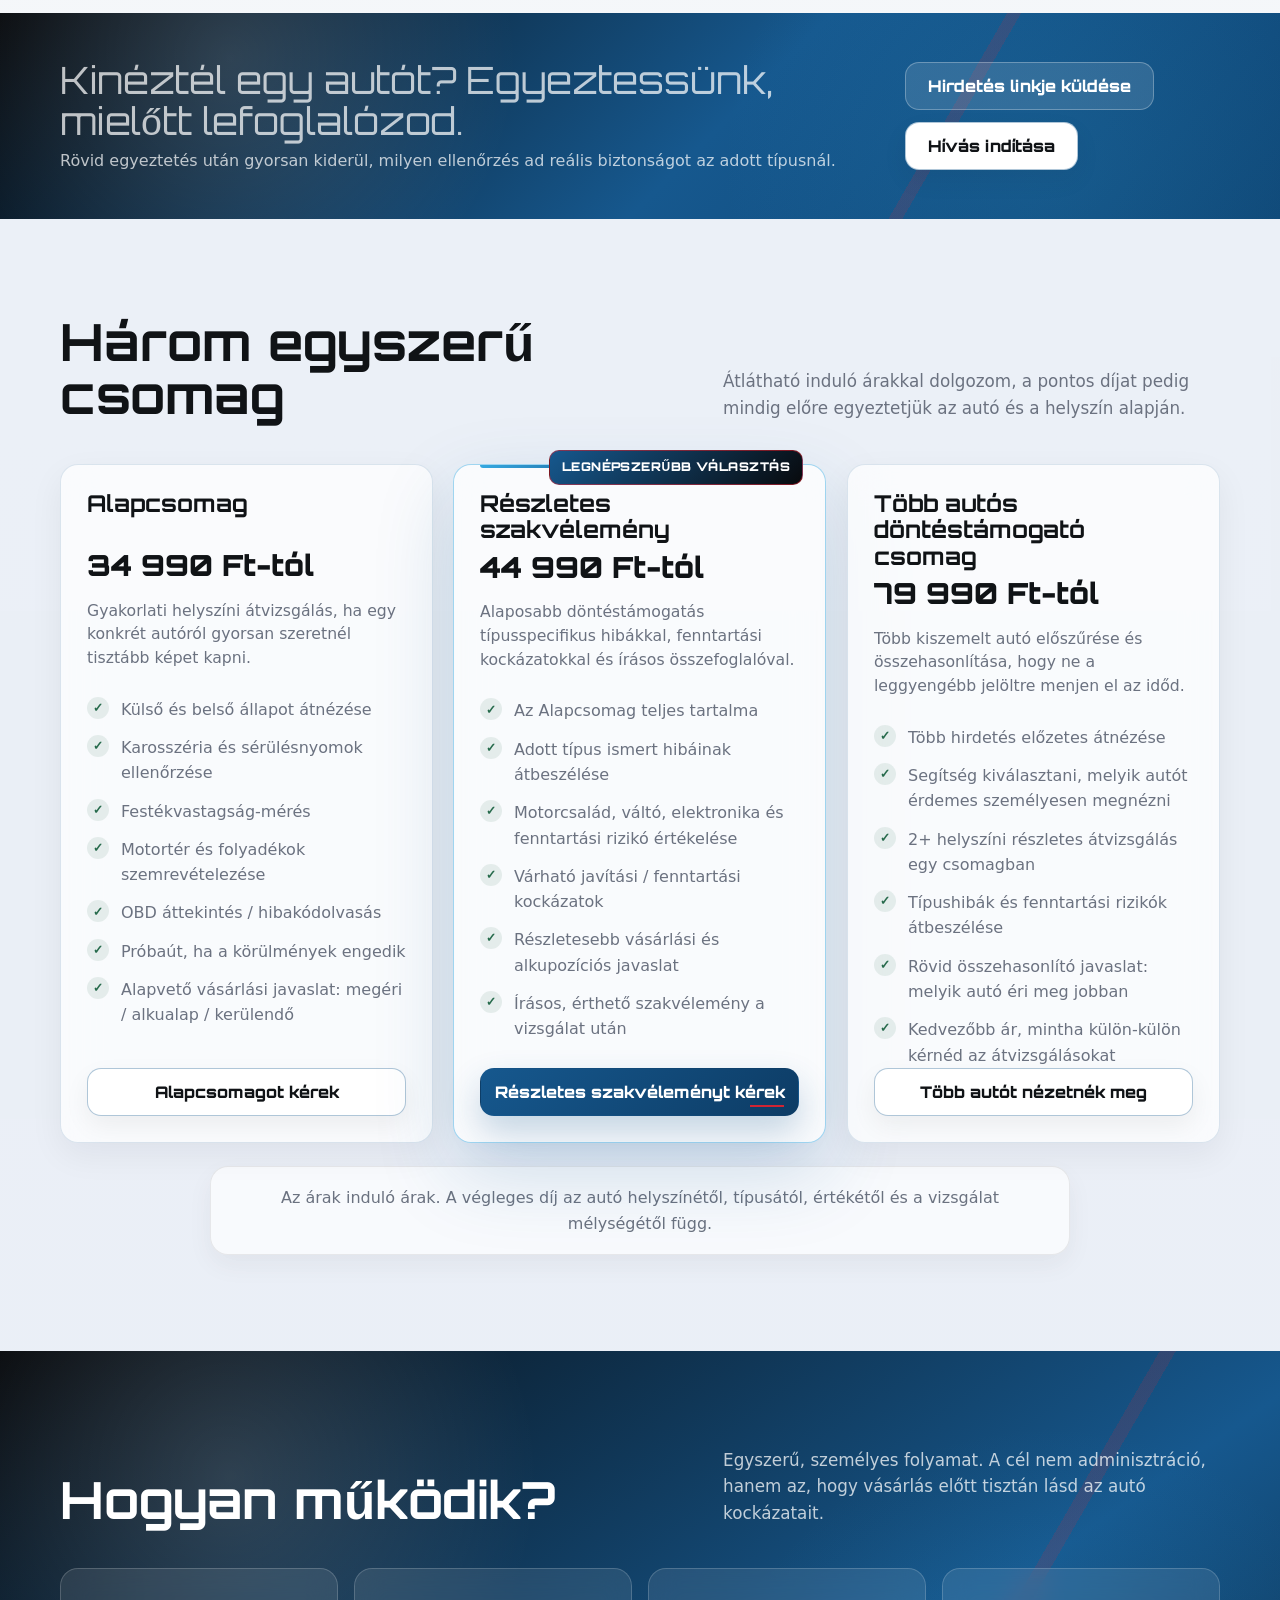
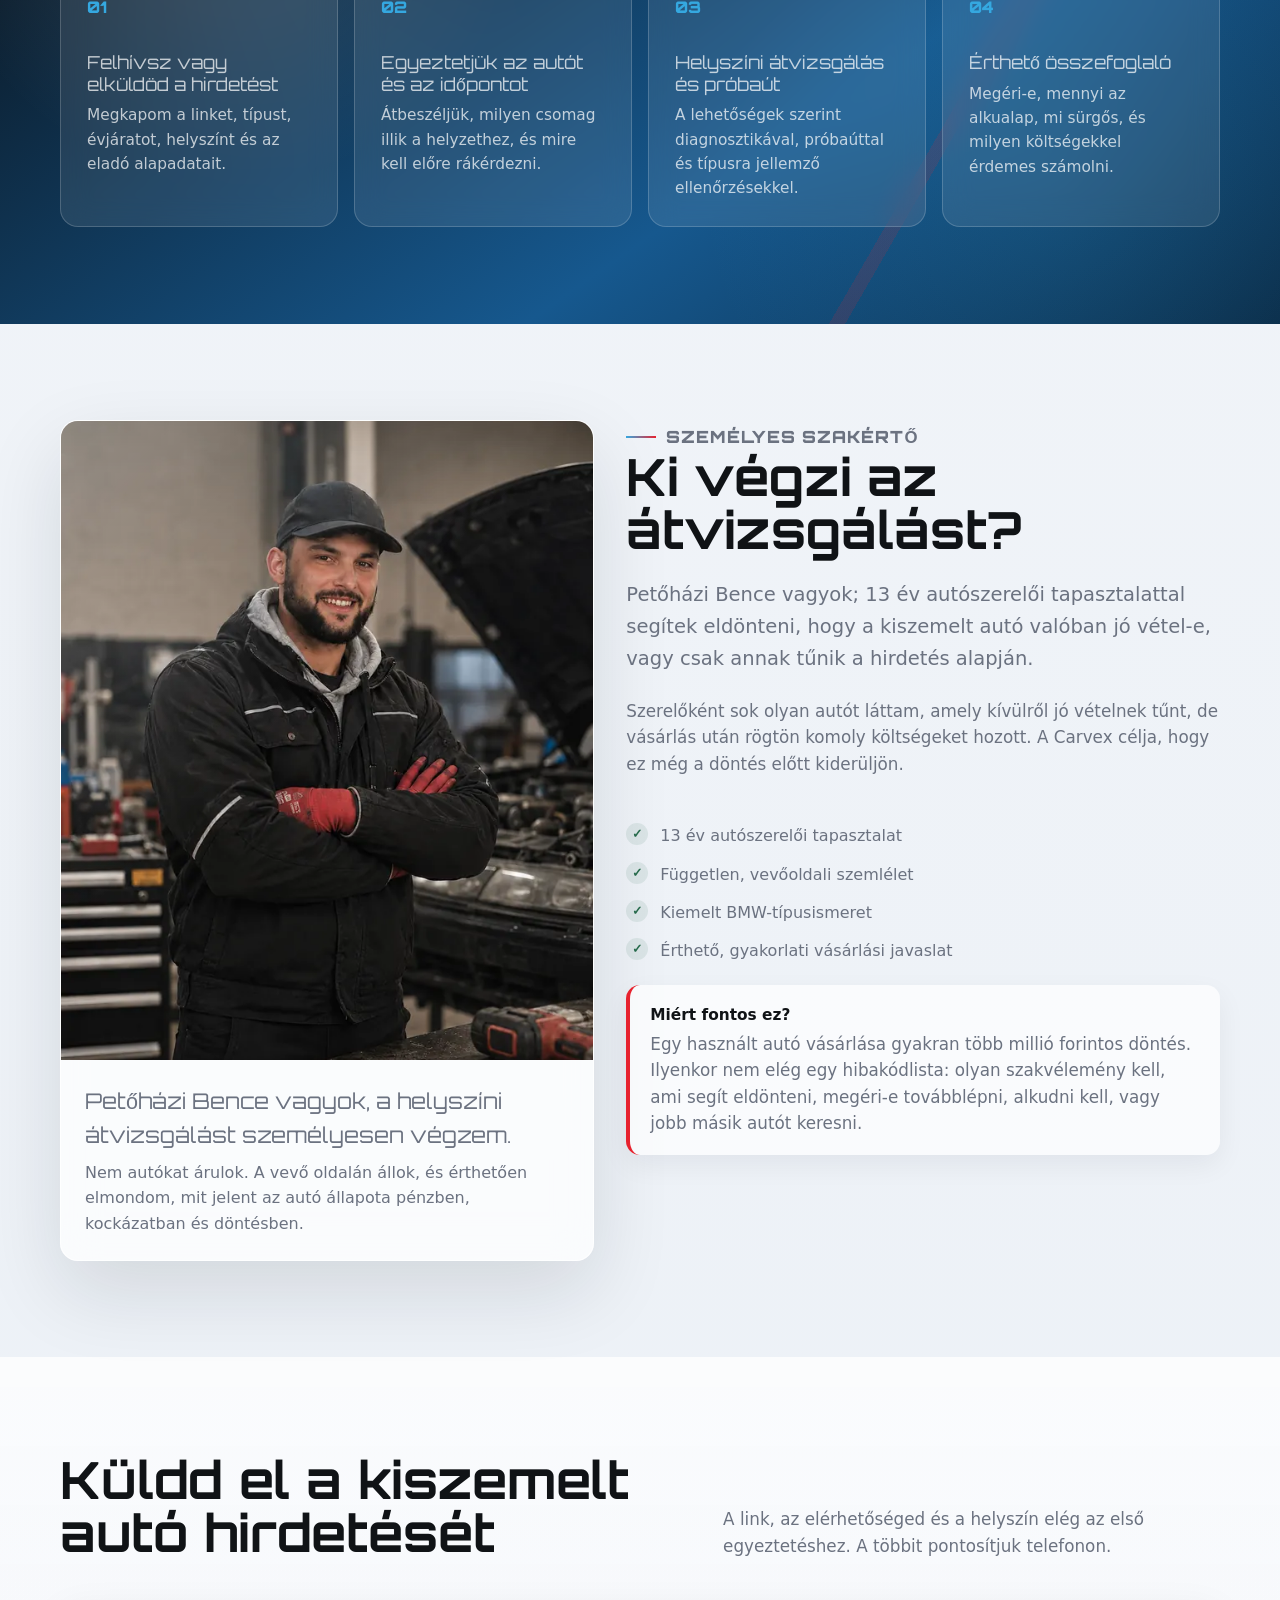
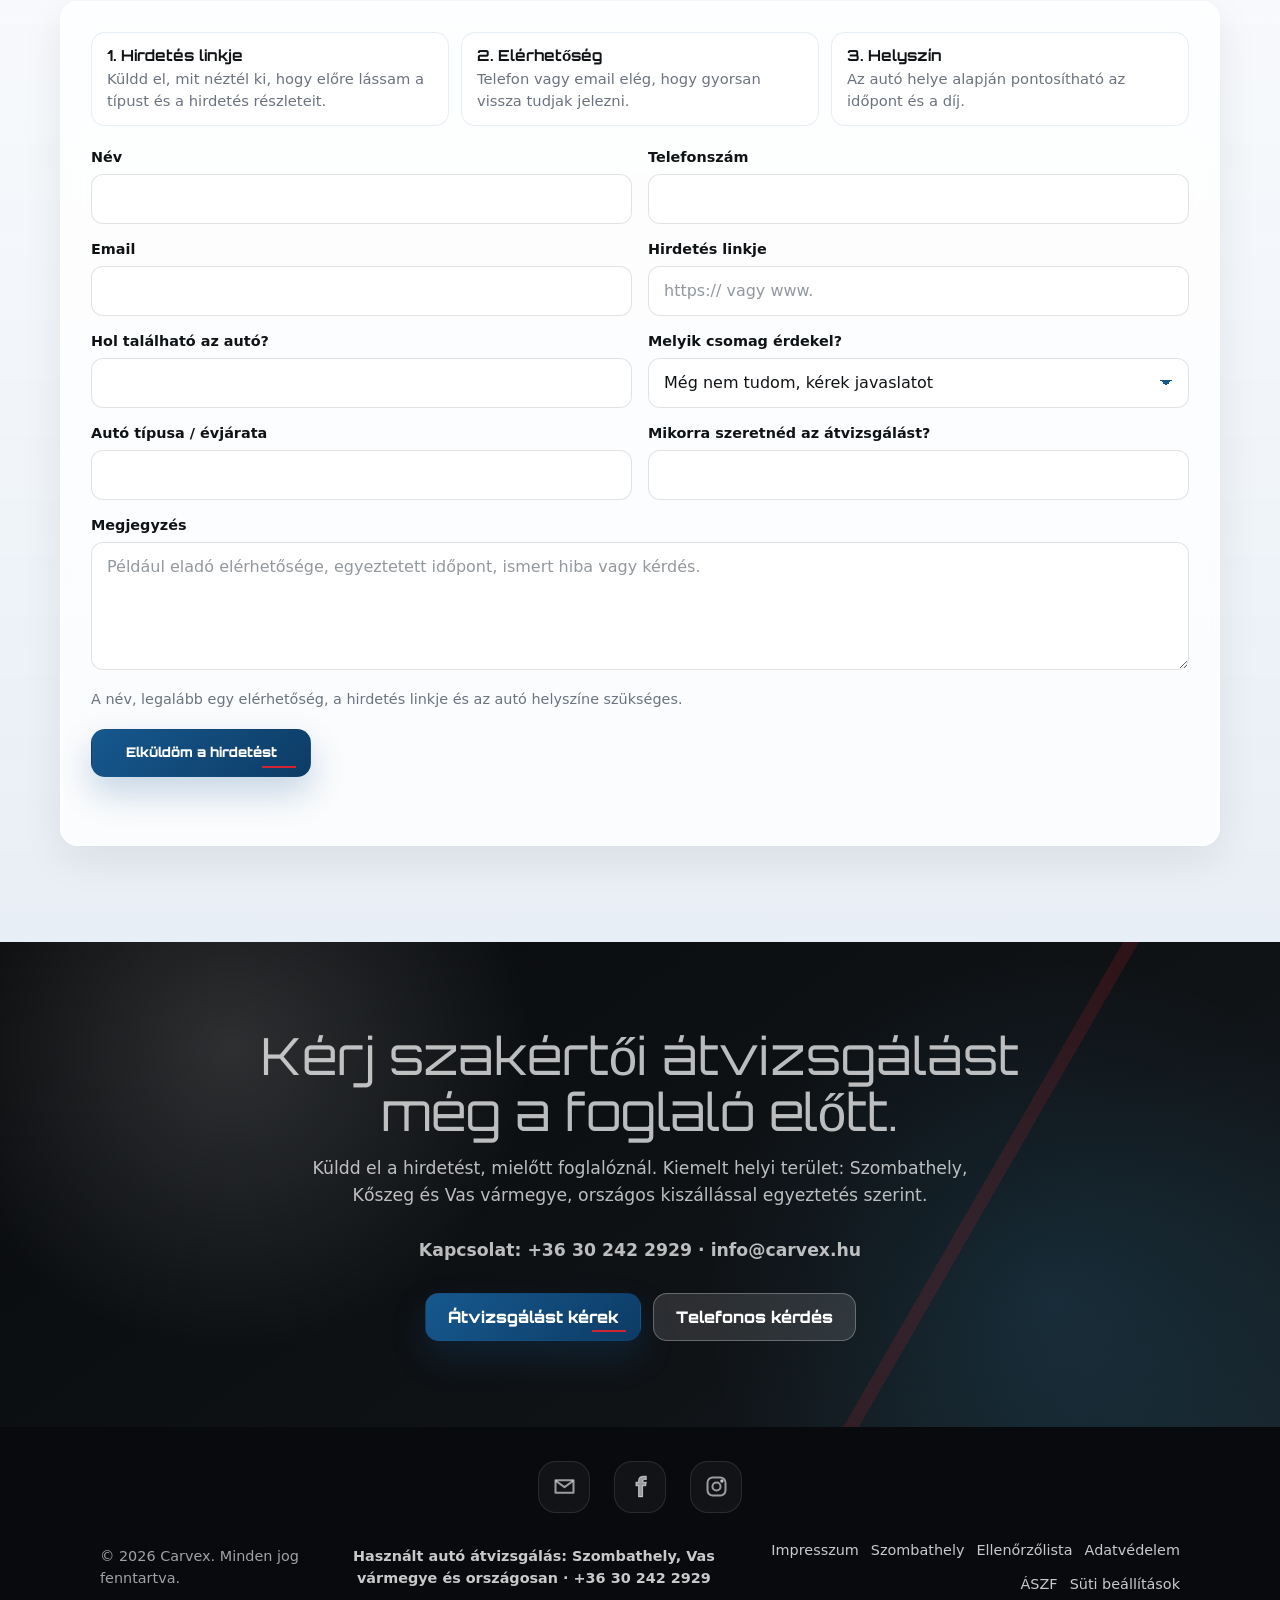
==== commit 9ee1c846: "Implement Google Consent Mode v2" ====
--- a/index.html
+++ b/index.html
@@ -1,6 +1,32 @@
 <!DOCTYPE html>
 <html lang="hu">
 <head>
+  <!-- Google Consent Mode v2 -->
+  <script>
+    window.dataLayer = window.dataLayer || [];
+    window.gtag = window.gtag || function(){window.dataLayer.push(arguments);};
+    window.gtag('consent', 'default', {
+      ad_storage: 'denied',
+      ad_user_data: 'denied',
+      ad_personalization: 'denied',
+      analytics_storage: 'denied',
+      wait_for_update: 500
+    });
+    try {
+      var storedConsent = window.localStorage.getItem('carvex_measurement_consent_v2');
+      if (storedConsent === 'accepted' || storedConsent === 'declined') {
+        var consentState = storedConsent === 'accepted' ? 'granted' : 'denied';
+        window.gtag('consent', 'update', {
+          ad_storage: consentState,
+          ad_user_data: consentState,
+          ad_personalization: consentState,
+          analytics_storage: consentState
+        });
+        window.carvexConsentState = consentState;
+      }
+    } catch (error) {}
+  </script>
+  <!-- End Google Consent Mode v2 -->
   <!-- Google Tag Manager -->
   <script>(function(w,d,s,l,i){w[l]=w[l]||[];w[l].push({'gtm.start':
   new Date().getTime(),event:'gtm.js'});var f=d.getElementsByTagName(s)[0],
--- a/analytics-consent.css
+++ b/analytics-consent.css
@@ -55,6 +55,22 @@
   color: #101316;
 }
 
+.analytics-consent-settings {
+  padding: 0;
+  border: 0;
+  background: transparent;
+  color: rgba(255, 255, 255, 0.78);
+  font: inherit;
+  cursor: pointer;
+}
+
+.analytics-consent-settings:hover,
+.analytics-consent-settings:focus-visible {
+  color: #FFFFFF;
+  text-decoration: underline;
+  text-underline-offset: 3px;
+}
+
 @media (max-width: 520px) {
   .analytics-consent {
     inset: auto 10px 10px;
